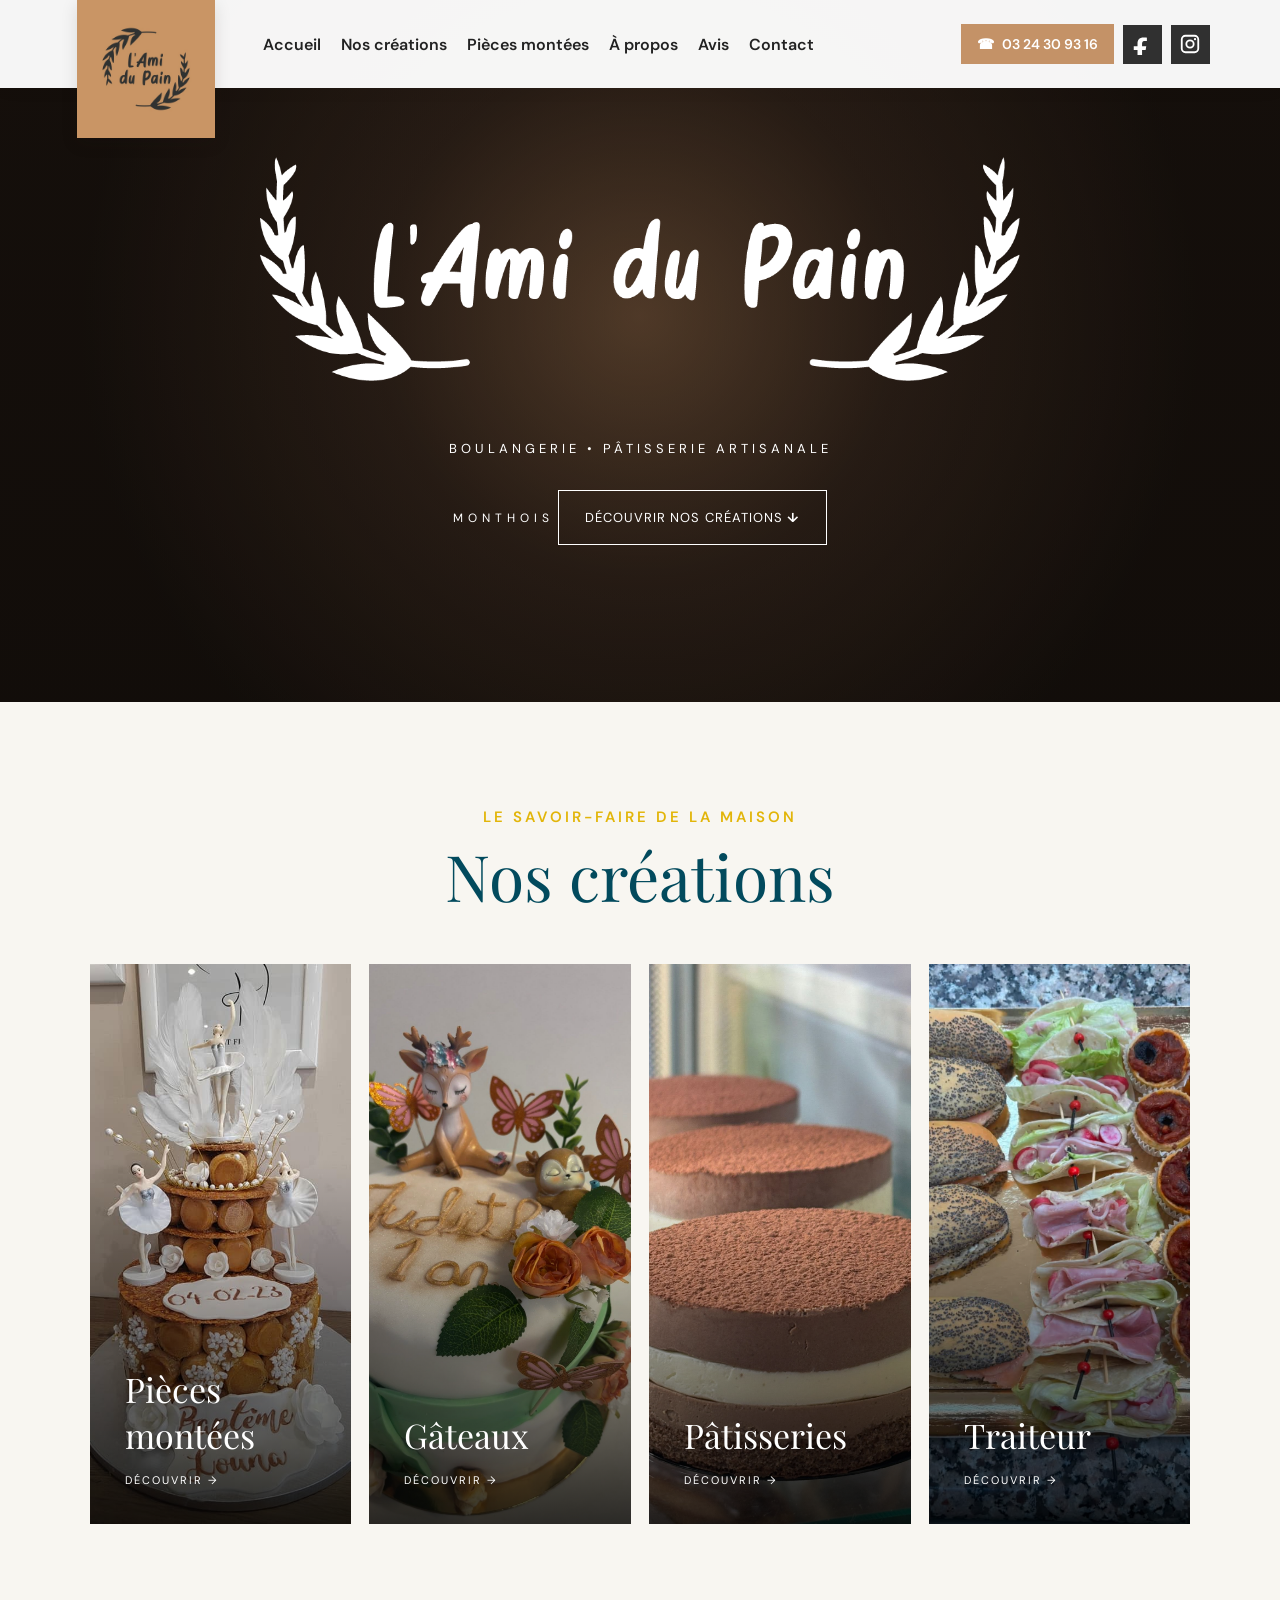
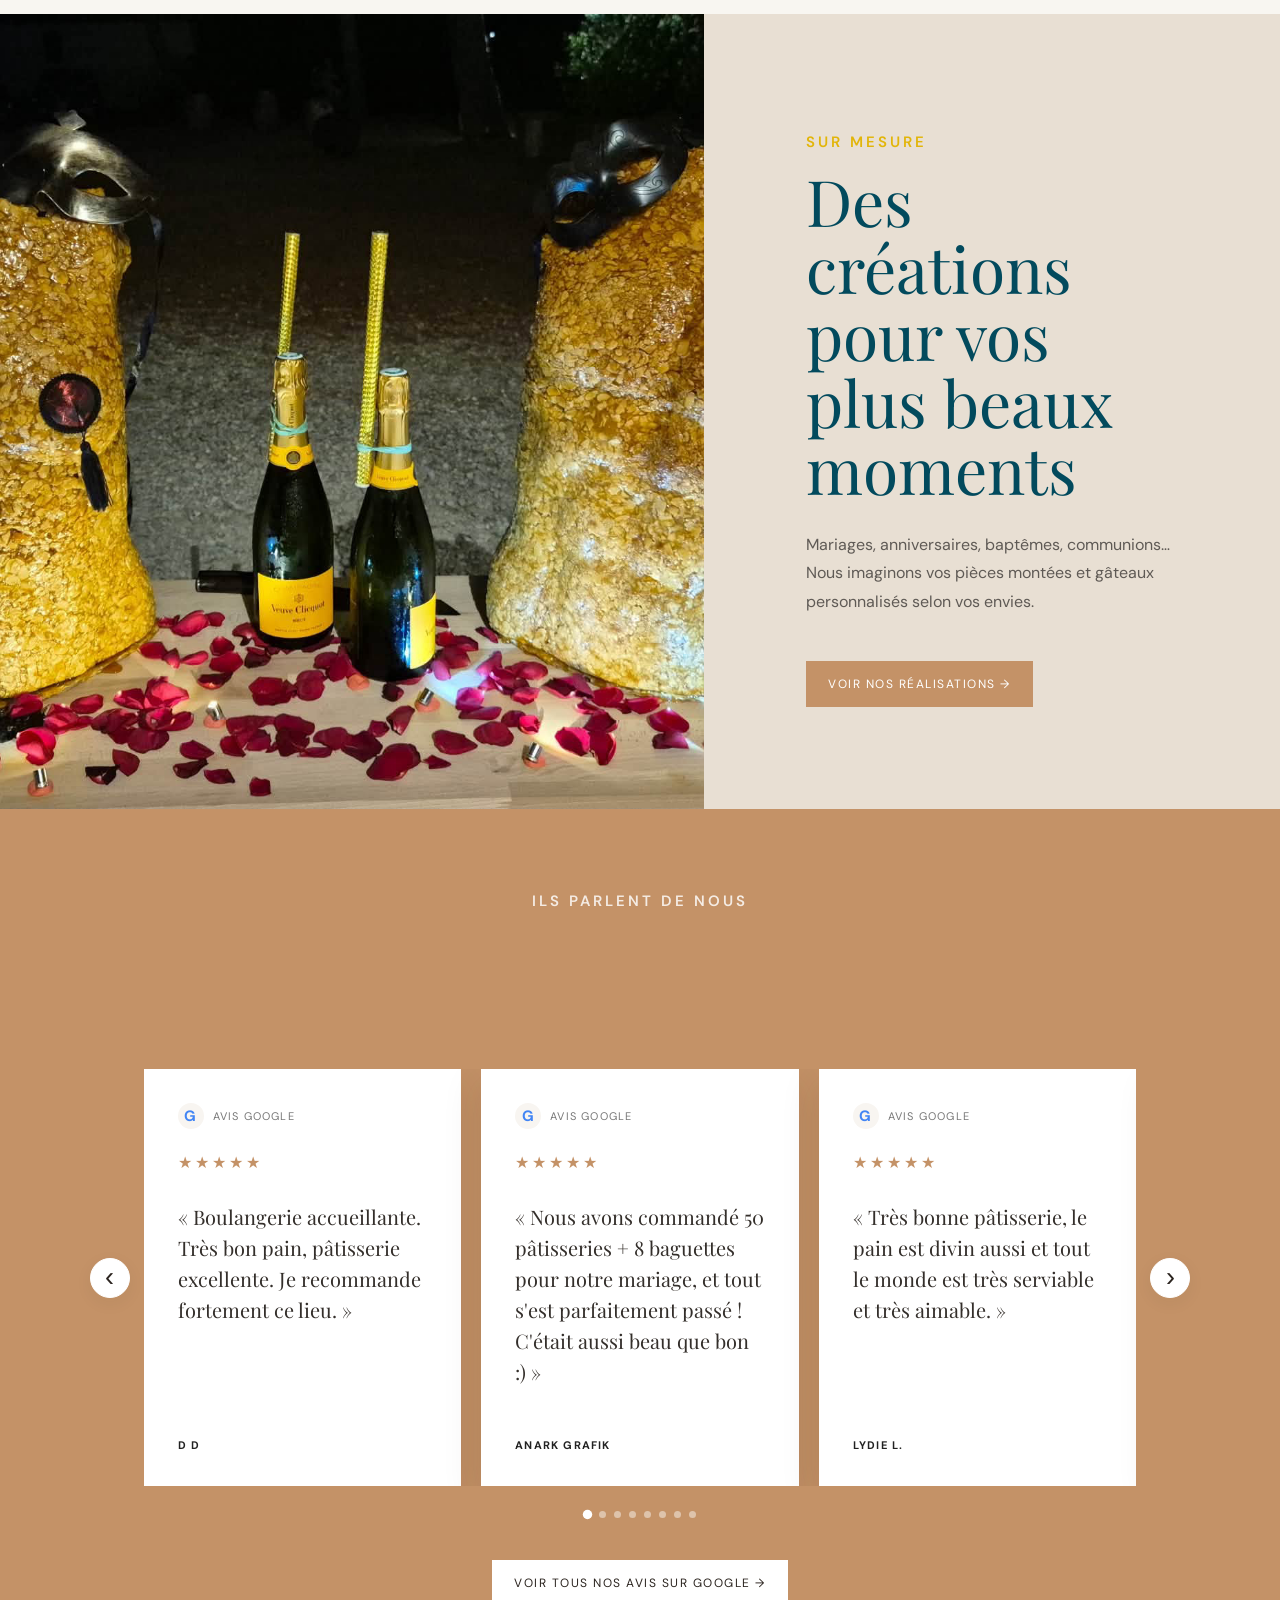
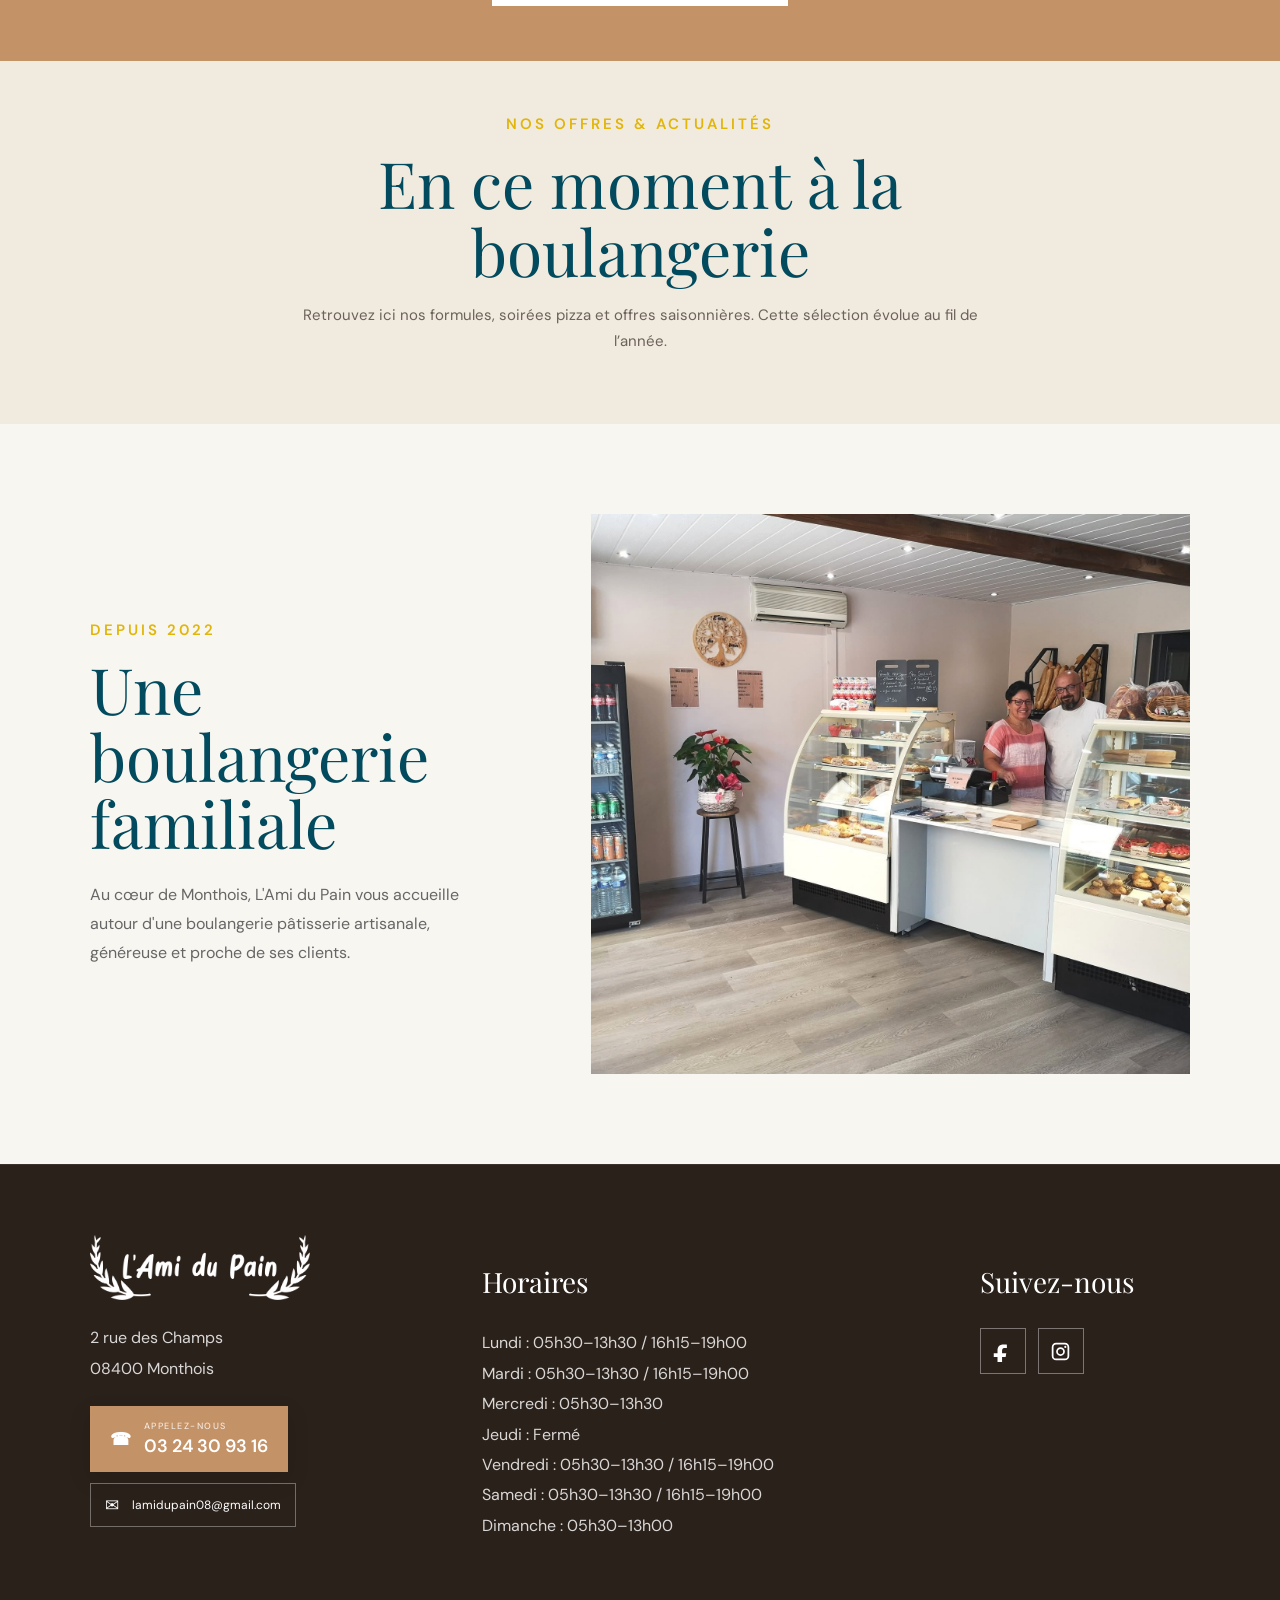
==== index.html @ 4db9deef "espace pro" ====
<!doctype html>
<html lang="fr">
<head>
  <link rel="icon" type="image/png" href="/assets/favicon.png">
  <link rel="apple-touch-icon" href="/assets/favicon.png">

  <meta charset="utf-8">
  <meta name="viewport" content="width=device-width,initial-scale=1">

  <title>L'Ami du Pain | Boulangerie pâtisserie à Monthois près de Vouziers</title>

  <link rel="canonical" href="https://lamidupain08.fr/">

  <meta property="og:url" content="https://lamidupain08.fr/">

  <meta
    name="description"
    content="Boulangerie pâtisserie artisanale à Monthois, près de Vouziers : pains, viennoiseries, pâtisseries, gâteaux, traiteur et pièces montées sur mesure dans les Ardennes."
  >

  <meta name="robots" content="index,follow,max-image-preview:large">
  <meta name="author" content="L’Ami du Pain">
  <meta name="geo.region" content="FR-08">
  <meta name="geo.placename" content="Monthois">

  <meta property="og:type" content="website">
  <meta property="og:locale" content="fr_FR">
  <meta property="og:site_name" content="L’Ami du Pain">

  <meta
    property="og:title"
    content="L'Ami du Pain | Boulangerie pâtisserie à Monthois près de Vouziers"
  >

  <meta
    property="og:description"
    content="Boulangerie pâtisserie artisanale à Monthois, près de Vouziers : pains, viennoiseries, pâtisseries, gâteaux, traiteur et pièces montées sur mesure dans les Ardennes."
  >

  <meta property="og:image" content="assets/logo-square.png">
  <meta name="twitter:card" content="summary_large_image">

  <link rel="preconnect" href="https://fonts.googleapis.com">
  <link rel="preconnect" href="https://fonts.gstatic.com" crossorigin>

  <link
    href="https://fonts.googleapis.com/css2?family=DM+Sans:wght@300;400;500;600&family=Playfair+Display:wght@400;500&display=swap"
    rel="stylesheet"
  >

  <link rel="stylesheet" href="style.css">

  <script type="application/ld+json">
  {
    "@context":"https://schema.org",
    "@type":["Bakery","LocalBusiness"],
    "name":"L'Ami du Pain",
    "description":"Boulangerie pâtisserie artisanale à Monthois, près de Vouziers, dans les Ardennes.",
    "telephone":"+33 3 24 30 93 16",
    "email":"lamidupain08@gmail.com",
    "address":{
      "@type":"PostalAddress",
      "streetAddress":"2 rue des Champs",
      "postalCode":"08400",
      "addressLocality":"Monthois",
      "addressRegion":"Ardennes",
      "addressCountry":"FR"
    },
    "areaServed":[
      {
        "@type":"City",
        "name":"Monthois"
      },
      {
        "@type":"City",
        "name":"Vouziers"
      },
      {
        "@type":"AdministrativeArea",
        "name":"Ardennes"
      }
    ],
    "sameAs":[
      "https://www.facebook.com/lamidupain08",
      "https://www.instagram.com/lamidupain08/"
    ]
  }
  </script>
</head>

<body>

<header class="nav">

  <a class="brand" href="#accueil">
    <img src="assets/logo-header-badge.jpg" alt="L'Ami du Pain">
  </a>

  <button class="menu" aria-label="Ouvrir le menu">☰</button>

  <nav class="nav-main">
    <a href="#accueil">Accueil</a>
    <a href="#creations">Nos créations</a>
    <a href="pieces-montees.html">Pièces montées</a>
    <a href="#histoire">À propos</a>
    <a href="#avis">Avis</a>
    <a href="#contact">Contact</a>
  </nav>

  <div class="header-actions">

    <a
      class="header-call"
      href="tel:+33324309316"
      aria-label="Appeler L'Ami du Pain"
    >
      ☎ <span>03 24 30 93 16</span>
    </a>

    <a
      class="header-social facebook"
      href="https://www.facebook.com/lamidupain08"
      target="_blank"
      rel="noopener"
      aria-label="Facebook"
    >
      <svg viewBox="0 0 24 24" aria-hidden="true">
        <path d="M14 8h3V4.2c-.5-.1-2.2-.2-4.1-.2C9 4 6.3 6.4 6.3 10.8V14H2v4.3h4.3V24h5.2v-5.7h4.1l.7-4.3h-4.8v-2.8C11.5 9.9 11.9 8 14 8z"/>
      </svg>
    </a>

    <a
      class="header-social instagram"
      href="https://www.instagram.com/lamidupain08/"
      target="_blank"
      rel="noopener"
      aria-label="Instagram"
    >
      <svg viewBox="0 0 24 24" aria-hidden="true">
        <path d="M7 2h10a5 5 0 0 1 5 5v10a5 5 0 0 1-5 5H7a5 5 0 0 1-5-5V7a5 5 0 0 1 5-5zm0 2a3 3 0 0 0-3 3v10a3 3 0 0 0 3 3h10a3 3 0 0 0 3-3V7a3 3 0 0 0-3-3H7zm10.5 1.5a1.25 1.25 0 1 1 0 2.5 1.25 1.25 0 0 1 0-2.5zM12 7a5 5 0 1 1 0 10 5 5 0 0 1 0-10zm0 2a3 3 0 1 0 0 6 3 3 0 0 0 0-6z"/>
      </svg>
    </a>

  </div>
</header>


<main>

<!-- =========================================================
     ACCUEIL
========================================================= -->

<section id="accueil" class="hero">

  <video
    class="hero-video"
    autoplay
    muted
    loop
    playsinline
    poster="assets/hero-poster.jpg"
  >
    <source src="assets/hero-boulangerie.mp4" type="video/mp4">
  </video>

  <div class="hero-fallback"></div>
  <div class="shade"></div>

  <div class="hero-copy reveal">

    <h1 class="seo-h1">
      Boulangerie pâtisserie artisanale à Monthois près de Vouziers
    </h1>

    <img
      class="hero-logo"
      src="assets/logo-horizontal.png"
      alt="L'Ami du Pain"
    >

    <p>Boulangerie • Pâtisserie artisanale</p>

    <span>Monthois</span>

    <a class="btn light" href="#creations">
      Découvrir nos créations <b>↓</b>
    </a>

  </div>
</section>


<!-- =========================================================
     CRÉATIONS
========================================================= -->

<section id="creations" class="section">

  <p class="eyebrow reveal">
    Le savoir-faire de la maison
  </p>

  <h2 class="reveal">
    Nos créations
  </h2>

  <div class="grid">

    <a class="card reveal" href="pieces-montees.html">
      <div class="photo p1"></div>
      <div class="card-shade"></div>
      <div>
        <h3>Pièces montées</h3>
        <span>Découvrir →</span>
      </div>
    </a>

    <a class="card reveal" href="gateaux.html">
      <div class="photo p2"></div>
      <div class="card-shade"></div>
      <div>
        <h3>Gâteaux</h3>
        <span>Découvrir →</span>
      </div>
    </a>

    <a class="card reveal" href="patisseries.html">
      <div class="photo p3"></div>
      <div class="card-shade"></div>
      <div>
        <h3>Pâtisseries</h3>
        <span>Découvrir →</span>
      </div>
    </a>

    <a class="card reveal" href="traiteur.html">
      <div class="photo p4"></div>
      <div class="card-shade"></div>
      <div>
        <h3>Traiteur</h3>
        <span>Découvrir →</span>
      </div>
    </a>

  </div>

</section>


<!-- =========================================================
     PIÈCES MONTÉES
========================================================= -->

<section id="pieces" class="feature">

  <div
    class="feature-photo reveal piece-montee-photo"
    role="img"
    aria-label="Pièce montée réalisée par L’Ami du Pain"
  ></div>

  <div class="feature-copy reveal">

    <p class="eyebrow">
      Sur mesure
    </p>

    <h2>
      Des créations pour vos plus beaux moments
    </h2>

    <p>
      Mariages, anniversaires, baptêmes, communions…
      Nous imaginons vos pièces montées et gâteaux personnalisés
      selon vos envies.
    </p>

    <a class="btn dark" href="pieces-montees.html">
      Voir nos réalisations →
    </a>

  </div>

</section>


<!-- =========================================================
     AVIS
========================================================= -->

<section id="avis" class="reviews section">

  <p class="eyebrow reveal">
    Ils parlent de nous
  </p>

  <h2 class="reveal">
    Avis clients
  </h2>

  <div class="rating-summary reveal">
    <span class="rating-number">4,7</span>
    <span class="summary-stars">★★★★★</span>
    <span>49 avis Google</span>
  </div>

  <div class="carousel reveal" aria-label="Avis clients Google">

    <button class="carousel-btn prev" aria-label="Avis précédents">
      ‹
    </button>

    <div class="carousel-viewport">

      <div class="carousel-track">

        <article class="review-slide">
          <div class="google-line">
            <span class="gmark">G</span>
            <span>Avis Google</span>
          </div>
          <div class="stars">★★★★★</div>
          <p>
            « Boulangerie accueillante. Très bon pain,
            pâtisserie excellente. Je recommande fortement ce lieu. »
          </p>
          <strong>D D</strong>
        </article>

        <article class="review-slide">
          <div class="google-line">
            <span class="gmark">G</span>
            <span>Avis Google</span>
          </div>
          <div class="stars">★★★★★</div>
          <p>
            « Nous avons commandé 50 pâtisseries + 8 baguettes
            pour notre mariage, et tout s'est parfaitement passé !
            C'était aussi beau que bon :) »
          </p>
          <strong>Anark Grafik</strong>
        </article>

        <article class="review-slide">
          <div class="google-line">
            <span class="gmark">G</span>
            <span>Avis Google</span>
          </div>
          <div class="stars">★★★★★</div>
          <p>
            « Très bonne pâtisserie, le pain est divin aussi
            et tout le monde est très serviable et très aimable. »
          </p>
          <strong>Lydie L.</strong>
        </article>

        <article class="review-slide">
          <div class="google-line">
            <span class="gmark">G</span>
            <span>Avis Google</span>
          </div>
          <div class="stars">★★★★★</div>
          <p>
            « Super boulangerie ! Merci Céline et Christophe
            pour cet accueil et ces très bons produits. »
          </p>
          <strong>Kevin G.</strong>
        </article>

        <article class="review-slide">
          <div class="google-line">
            <span class="gmark">G</span>
            <span>Avis Google</span>
          </div>
          <div class="stars">★★★★★</div>
          <p>
            « On s'est régalé avec les croissants et les pains
            au chocolat. Très bon accueil. »
          </p>
          <strong>Marie G.</strong>
        </article>

        <article class="review-slide">
          <div class="google-line">
            <span class="gmark">G</span>
            <span>Avis Google</span>
          </div>
          <div class="stars">★★★★★</div>
          <p>
            « Il y a longtemps que nous n'avions pas mangé du pain
            aussi bon. Nous ne manquerons pas de repasser quand
            nous reviendrons dans cette région. »
          </p>
          <strong>Litomi</strong>
        </article>

        <article class="review-slide">
          <div class="google-line">
            <span class="gmark">G</span>
            <span>Avis Google</span>
          </div>
          <div class="stars">★★★★★</div>
          <p>
            « Magnifique boulangerie traditionnelle française,
            délicieuses pâtisseries et sandwichs,
            et un accueil chaleureux. »
          </p>
          <strong>Chris L.</strong>
        </article>

        <article class="review-slide">
          <div class="google-line">
            <span class="gmark">G</span>
            <span>Avis Google</span>
          </div>
          <div class="stars">★★★★★</div>
          <p>
            « Boulangerie au top, sandwich très bien garni.
            Service impeccable et vendeuse très gentille ! »
          </p>
          <strong>Tom Pierret</strong>
        </article>

        <article class="review-slide">
          <div class="google-line">
            <span class="gmark">G</span>
            <span>Avis Google</span>
          </div>
          <div class="stars">★★★★★</div>
          <p>
            « Très bonne brioche et très bon pâté ardennais.
            Merci ! »
          </p>
          <strong>Jeremie Scheck</strong>
        </article>

        <article class="review-slide">
          <div class="google-line">
            <span class="gmark">G</span>
            <span>Avis Google</span>
          </div>
          <div class="stars">★★★★★</div>
          <p>
            « Toujours reçu avec le sourire,
            ça compte énormément. »
          </p>
          <strong>Dominique</strong>
        </article>

      </div>

    </div>

    <button class="carousel-btn next" aria-label="Avis suivants">
      ›
    </button>

  </div>

  <div
    class="carousel-dots"
    aria-label="Navigation du carrousel"
  ></div>

  <div class="reviews-cta reveal">

    <a
      class="btn dark"
      href="https://www.google.com/search?q=L%27ami+du+pain+Monthois+avis"
      target="_blank"
      rel="noopener"
    >
      Voir tous nos avis sur Google →
    </a>

  </div>

</section>


<!-- =========================================================
     EN CE MOMENT / SANITY
========================================================= -->

<section id="flyers" class="flyers-section section">

  <div class="flyers-heading reveal">

    <p class="eyebrow">
      Nos offres & actualités
    </p>

    <h2>
      En ce moment à la boulangerie
    </h2>

    <p class="flyers-intro">
      Retrouvez ici nos formules, soirées pizza et offres saisonnières.
      Cette sélection évolue au fil de l’année.
    </p>

  </div>

  <!-- Les publications Sanity sont injectées ici -->
  <div
    class="flyers-grid reveal"
    id="flyers-grid"
  ></div>

</section>


<!-- =========================================================
     HISTOIRE
========================================================= -->

<section id="histoire" class="story section">

  <div class="story-copy reveal">

    <p class="eyebrow">
      Depuis 2022
    </p>

    <h2>
      Une boulangerie familiale
    </h2>

    <p>
      Au cœur de Monthois, L'Ami du Pain vous accueille autour
      d'une boulangerie pâtisserie artisanale,
      généreuse et proche de ses clients.
    </p>

  </div>

  <div
    class="story-photo reveal family-photo"
    role="img"
    aria-label="Céline et Christophe dans la boulangerie L’Ami du Pain"
  ></div>

</section>

</main>


<!-- =========================================================
     LIGHTBOX FLYERS
     Compatible :
     - flyer simple
     - recto / verso
     - futur effet d'ouverture 3D
========================================================= -->

<div
  class="flyer-lightbox"
  id="flyer-lightbox"
  aria-hidden="true"
>

  <button
    class="flyer-lightbox-close"
    type="button"
    aria-label="Fermer"
  >
    ×
  </button>

  <div class="flyer-viewer">

    <div
      class="flyer-book"
      id="flyer-book"
    >

      <!-- RECTO / PAGES 4-1 -->
      <div class="flyer-face flyer-front">

        <img
          class="flyer-lightbox-image flyer-recto"
          src=""
          alt="Recto du flyer"
        >

      </div>


      <!-- VERSO / PAGES 2-3 -->
      <div class="flyer-face flyer-back">

        <img
          class="flyer-verso"
          src=""
          alt="Verso du flyer"
        >

      </div>

    </div>


    <!-- Contrôles affichés uniquement lorsque nécessaires -->
    <div class="flyer-controls">

      <button
        class="flyer-open-btn"
        type="button"
      >
        Ouvrir le flyer
      </button>

      <button
        class="flyer-side-btn"
        type="button"
      >
        Voir le verso
      </button>

    </div>


    <p class="flyer-hint">
      Cliquez sur le flyer pour l’ouvrir
    </p>

  </div>

</div>


<!-- =========================================================
     FOOTER
========================================================= -->

<footer id="contact">

  <div class="footer-contact">

    <img
      src="assets/logo-horizontal.png"
      alt="L'Ami du Pain"
    >

    <p>
      2 rue des Champs<br>
      08400 Monthois
    </p>

    <a
      class="contact-phone"
      href="tel:+33324309316"
      aria-label="Appeler L'Ami du Pain au 03 24 30 93 16"
    >
      <span class="contact-icon">☎</span>

      <span>
        <small>Appelez-nous</small>
        03 24 30 93 16
      </span>
    </a>

    <a
      class="contact-mail"
      href="mailto:lamidupain08@gmail.com"
      aria-label="Envoyer un email à L'Ami du Pain"
    >
      <span class="contact-icon">✉</span>
      <span>lamidupain08@gmail.com</span>
    </a>

  </div>


  <div>

    <h3>
      Horaires
    </h3>

    <p>
      Lundi : 05h30–13h30 / 16h15–19h00<br>
      Mardi : 05h30–13h30 / 16h15–19h00<br>
      Mercredi : 05h30–13h30<br>
      Jeudi : Fermé<br>
      Vendredi : 05h30–13h30 / 16h15–19h00<br>
      Samedi : 05h30–13h30 / 16h15–19h00<br>
      Dimanche : 05h30–13h00
    </p>

  </div>


  <div class="footer-social">

    <h3>
      Suivez-nous
    </h3>

    <div class="social-links">

      <a
        href="https://www.facebook.com/lamidupain08"
        target="_blank"
        rel="noopener"
        aria-label="Facebook L'Ami du Pain"
      >
        <svg viewBox="0 0 24 24" aria-hidden="true">
          <path d="M14 8h3V4.2c-.5-.1-2.2-.2-4.1-.2C9 4 6.3 6.4 6.3 10.8V14H2v4.3h4.3V24h5.2v-5.7h4.1l.7-4.3h-4.8v-2.8C11.5 9.9 11.9 8 14 8z"/>
        </svg>
      </a>

      <a
        href="https://www.instagram.com/lamidupain08/"
        target="_blank"
        rel="noopener"
        aria-label="Instagram L'Ami du Pain"
      >
        <svg viewBox="0 0 24 24" aria-hidden="true">
          <path d="M7 2h10a5 5 0 0 1 5 5v10a5 5 0 0 1-5 5H7a5 5 0 0 1-5-5V7a5 5 0 0 1 5-5zm0 2a3 3 0 0 0-3 3v10a3 3 0 0 0 3 3h10a3 3 0 0 0 3-3V7a3 3 0 0 0-3-3H7zm10.5 1.5a1.25 1.25 0 1 1 0 2.5 1.25 1.25 0 0 1 0-2.5zM12 7a5 5 0 1 1 0 10 5 5 0 0 1 0-10zm0 2a3 3 0 1 0 0 6 3 3 0 0 0 0-6z"/>
        </svg>
      </a>

    </div>

  </div>

</footer>


<script src="galeries.js"></script>
<script src="script.js"></script>

</body>
</html>
---- style.css ----
*{box-sizing:border-box}html{scroll-behavior:smooth}body{margin:0;color:#222;background:#f8f6f1;font-family:"DM Sans",sans-serif}.nav{height:88px;background:rgba(255,255,255,.96);display:flex;align-items:center;justify-content:space-between;padding:0 6vw;position:fixed;z-index:20;width:100%;box-shadow:0 1px 18px #0000000b}.brand{height:88px;display:flex;align-items:center}.brand img{width:78px;height:78px;object-fit:contain;display:block}.nav nav{display:flex;gap:30px}.nav a{text-decoration:none;color:#222;font-size:14px}.menu{display:none;background:none;border:0;font-size:25px}.hero{height:78vh;min-height:560px;max-height:780px;position:relative;display:grid;place-items:center;overflow:hidden;background:#17120e}.hero-video,.hero-fallback{position:absolute;inset:0;width:100%;height:100%;object-fit:cover}.hero-fallback{background:radial-gradient(circle at 50% 45%,#8a6546 0,#38291f 35%,#130f0c 75%);z-index:0}.hero-video{z-index:1}.shade{position:absolute;inset:0;background:linear-gradient(#0005,#0008);z-index:2}.hero-copy{position:relative;z-index:3;text-align:center;color:white}.hero-logo{width:min(500px,62vw);filter:invert(1);mix-blend-mode:screen}.hero-copy p{text-transform:uppercase;letter-spacing:4px;margin:24px 0 5px;font-size:13px}.hero-copy>span{text-transform:uppercase;letter-spacing:5px;font-size:12px}.btn{display:inline-block;text-decoration:none;text-transform:uppercase;letter-spacing:1.5px;font-size:12px;padding:15px 22px;margin-top:28px;transition:.25s}.btn.light{border:1px solid #fff;color:#fff}.btn.light:hover{background:#fff;color:#111}.btn.dark{background:#171717;color:#fff}.btn.dark:hover{transform:translateY(-2px)}.section{padding:90px 7vw}.eyebrow{text-transform:uppercase;letter-spacing:3px;font-size:11px;color:#C49267;text-align:center}.section h2,.feature h2{font:400 clamp(42px,5vw,72px)/1.05 "Playfair Display",serif;text-align:center;margin:12px 0 55px}.grid{display:grid;grid-template-columns:repeat(4,1fr);gap:18px;max-width:1400px;margin:auto}.card{height:560px;position:relative;overflow:hidden;color:#fff;text-decoration:none}.photo,.feature-photo{position:absolute;inset:0;background-size:cover;background-position:center;transition:transform .6s}.p1{background-image:url("assets/pieces-montees/piece-category-cover.jpg");background-size:cover;background-position:center}.p2{background-image:linear-gradient(135deg,#d4b48e,#6b4026)}.p3{background-image:url("assets/patisseries/patisserie-category-cover.jpg");background-size:cover;background-position:center}.p4{background-image:url("assets/traiteur/traiteur-category-cover.jpg");background-size:cover;background-position:center}.card-shade{position:absolute;inset:0;background:linear-gradient(transparent 35%,#000c)}.card>div:last-child{position:absolute;bottom:35px;left:35px}.card h3{font:400 34px "Playfair Display",serif;margin:0 0 10px}.card span{text-transform:uppercase;letter-spacing:2px;font-size:11px}.card:hover .photo{transform:scale(1.05)}.feature{display:grid;grid-template-columns:1.1fr .9fr;min-height:720px;background:#e8dfd3}.feature-photo{position:relative;min-height:650px;background-image:linear-gradient(145deg,#3d2b20,#bd8d64)}.feature-copy{padding:8vw;align-self:center}.feature-copy .eyebrow{text-align:left}.feature h2{text-align:left;margin:15px 0 28px}.feature-copy>p:last-of-type{line-height:1.8;color:#5f5a55;max-width:560px}.story{display:grid;grid-template-columns:.8fr 1.2fr;gap:8vw;align-items:center}.story .eyebrow,.story h2{text-align:left}.story h2{margin-bottom:25px}.story-copy>p:last-child{line-height:1.8;color:#666}.story-photo{height:560px;background:#d6c3ae;display:grid;place-items:center;color:#fff}.reviews{background:#fff}.review-grid{display:grid;grid-template-columns:repeat(3,1fr);gap:20px;max-width:1200px;margin:auto}.review{padding:42px;background:#f5f1eb;text-align:center}.review div{color:#C49267;letter-spacing:4px}.review p{line-height:1.65;color:#666}.review strong{font-size:12px;text-transform:uppercase;letter-spacing:1px}footer{background:#C49267;color:white;padding:70px 7vw;display:grid;grid-template-columns:1.1fr 1.5fr .8fr;gap:8vw}footer img{width:220px;filter:invert(1)}footer h3{font:400 28px "Playfair Display",serif}footer p{line-height:1.9}.reveal{opacity:0;transform:translateY(22px);transition:.7s ease}.reveal.on{opacity:1;transform:none}@media(max-width:850px){.nav{height:72px}.brand{height:72px}.brand img{width:62px;height:62px}.menu{display:block}.nav nav{display:none;position:absolute;top:72px;left:0;right:0;background:white;padding:25px 7vw;flex-direction:column}.nav nav.open{display:flex}.grid,.feature,.story,.review-grid,footer{grid-template-columns:1fr}.card{height:430px}.section{padding:80px 6vw}.feature-copy{padding:70px 7vw}.feature-photo{min-height:500px}.story-photo{height:420px}footer{gap:35px}.hero-copy p{letter-spacing:2px}}
/* V1.2 — couleur officielle L'Ami du Pain */
:root{--brand:#C49267}
.nav nav a{position:relative}
.nav nav a::after{content:"";position:absolute;left:0;right:100%;bottom:-8px;height:1px;background:var(--brand);transition:right .25s ease}
.nav nav a:hover::after{right:0}
.btn.dark{background:var(--brand)}
.btn.dark:hover{background:#b7835a}

/* V1.3 — carrousel avis Google */
.reviews{overflow:hidden}.rating-summary{display:flex;justify-content:center;align-items:center;gap:12px;margin:-28px 0 42px;color:#777;font-size:13px}.rating-number{font-size:22px;color:#222;font-weight:600}.summary-stars,.stars{color:var(--brand);letter-spacing:3px}.carousel{max-width:1280px;margin:auto;position:relative;padding:0 54px}.carousel-viewport{overflow:hidden}.carousel-track{display:flex;gap:20px;transition:transform .55s cubic-bezier(.22,.61,.36,1)}.review-slide{flex:0 0 calc((100% - 40px)/3);min-height:300px;background:#f5f1eb;padding:34px;display:flex;flex-direction:column;justify-content:flex-start}.google-line{display:flex;align-items:center;gap:9px;font-size:11px;text-transform:uppercase;letter-spacing:1.2px;color:#777}.gmark{width:26px;height:26px;border-radius:50%;background:#fff;display:grid;place-items:center;font-weight:700;color:#4285f4;font-size:15px}.review-slide .stars{margin:23px 0 8px}.review-slide p{font:400 20px/1.55 "Playfair Display",serif;color:#4f4a45;flex:1}.review-slide strong{text-transform:uppercase;letter-spacing:1.2px;font-size:11px}.carousel-btn{position:absolute;top:50%;transform:translateY(-50%);z-index:2;width:40px;height:40px;border:1px solid #d7c9bc;background:#fff;border-radius:50%;font-size:27px;line-height:1;cursor:pointer;transition:.2s}.carousel-btn:hover{background:var(--brand);color:#fff;border-color:var(--brand)}.carousel-btn.prev{left:0}.carousel-btn.next{right:0}.carousel-dots{display:flex;justify-content:center;gap:8px;margin-top:25px}.carousel-dots button{width:7px;height:7px;padding:0;border:0;border-radius:50%;background:#d7c9bc;cursor:pointer}.carousel-dots button.active{background:var(--brand);transform:scale(1.35)}.reviews-cta{text-align:center;margin-top:18px}
@media(max-width:850px){.rating-summary{margin-top:-20px}.carousel{padding:0 42px}.review-slide{flex-basis:100%;min-height:310px;padding:28px}.review-slide p{font-size:19px}.carousel-btn{width:34px;height:34px}.carousel-track{gap:20px}}

/* V1.4 — contraste de la section Avis */
.reviews{
  background:#F3EDE6;
}
.review-slide{
  background:#FFFFFF;
  box-shadow:0 12px 34px rgba(47,35,26,.07);
}
.gmark{
  background:#F8F5F1;
}
.carousel-btn{
  background:#FFFFFF;
  border-color:rgba(196,146,103,.45);
  box-shadow:0 5px 18px rgba(47,35,26,.05);
}
.carousel-dots button{
  background:rgba(196,146,103,.35);
}
.carousel-dots button.active{
  background:#C49267;
}
.rating-summary{
  color:#716A64;
}
.review-slide p{
  color:#342F2B;
}

/* V1.5 — section Avis en beige officiel */
.reviews{background:#C49267}
.reviews .eyebrow{color:#fff;opacity:.82}
.reviews>h2{color:#fff}
.reviews .rating-summary{color:rgba(255,255,255,.82)}
.reviews .rating-number{color:#fff}
.reviews .summary-stars{color:#fff}
.review-slide{background:#fff;box-shadow:0 14px 36px rgba(60,37,20,.13)}
.review-slide .stars{color:#C49267}
.carousel-btn{background:#fff;border-color:#fff;color:#2b241f}
.carousel-btn:hover{background:#2b241f;border-color:#2b241f;color:#fff}
.carousel-dots button{background:rgba(255,255,255,.45)}
.carousel-dots button.active{background:#fff}
.reviews-cta .btn.dark{background:#fff;color:#2b241f}
.reviews-cta .btn.dark:hover{background:#2b241f;color:#fff}

/* V1.6 — footer contrasté */
footer{
  background:#2B211B;
  color:#FFFFFF;
  border-top:1px solid rgba(255,255,255,.08);
}
footer img{
  filter:invert(1);
}
footer h3{
  color:#FFFFFF;
}
footer p{
  color:rgba(255,255,255,.82);
}

/* V1.7 — footer contact & réseaux */
.footer-contact>p{margin:18px 0 22px}
.contact-phone,.contact-mail{display:flex;align-items:center;gap:13px;width:max-content;max-width:100%;text-decoration:none;transition:.22s}
.contact-phone{background:#C49267;color:#fff;padding:14px 20px;margin:0 0 11px;font-size:18px;font-weight:600;box-shadow:0 8px 22px rgba(0,0,0,.13)}
.contact-phone small{display:block;font-size:9px;text-transform:uppercase;letter-spacing:1.5px;font-weight:500;opacity:.78;margin-bottom:2px}
.contact-mail{border:1px solid rgba(255,255,255,.34);color:#fff;padding:10px 14px;font-size:12px}
.contact-icon{font-size:17px}
.contact-phone:hover{transform:translateY(-2px);background:#d09d72}
.contact-mail:hover{border-color:#C49267;background:#C49267}
.social-links{display:flex;gap:12px;margin-top:20px}
.social-links a{width:46px;height:46px;border:1px solid rgba(255,255,255,.38);display:grid;place-items:center;transition:.22s}
.social-links svg{width:21px;height:21px;fill:#fff}
.social-links a:hover{background:#C49267;border-color:#C49267;transform:translateY(-2px)}
@media(max-width:850px){.contact-phone{font-size:17px}.social-links a{width:44px;height:44px}}

/* V1.8 — vraie photo dans le bloc Pièces montées */
.piece-montee-photo{
  background-image:url("assets/piece-montee-couple.jpg") !important;
  background-size:cover !important;
  background-position:center center !important;
  background-repeat:no-repeat !important;
}

/* V1.9 — photo famille / boutique */
.family-photo{
  background-size:cover !important;
  background-position:center center !important;
  background-repeat:no-repeat !important;
}

.story-photo.family-photo{background-size:cover !important;background-position:center center !important;background-repeat:no-repeat !important;}

/* V2.1 — section Avis plus compacte verticalement */
.reviews.section{
  padding-top:60px;
  padding-bottom:55px;
}
.reviews .eyebrow{
  margin-top:0;
}
.reviews-cta{
  margin-top:14px;
}
@media(max-width:850px){
  .reviews.section{
    padding-top:48px;
    padding-bottom:45px;
  }
}

/* V2.2 — vidéo hero + filtre sombre */
.hero .shade{
  background:linear-gradient(to bottom,rgba(24,16,11,.48),rgba(18,12,8,.43)),rgba(0,0,0,.08);
}
.hero-video{filter:saturate(.94) contrast(1.03)}


/* V2.4 — HERO : identité beaucoup plus présente */
.hero-content{
  width:min(1180px, 92vw);
  max-width:none;
  padding:24px;
}
.hero-logo{
  width:min(760px, 72vw) !important;
  max-width:none !important;
  margin-bottom:30px !important;
}
.hero-kicker{
  font-size:clamp(15px, 1.15vw, 22px) !important;
  letter-spacing:.34em !important;
  margin-bottom:28px !important;
}
.hero-bottom{
  gap:20px !important;
  font-size:clamp(14px, 1vw, 19px) !important;
}
.hero-bottom .place{
  font-size:inherit !important;
  letter-spacing:.32em !important;
}
.hero .btn,
.hero-bottom .btn{
  font-size:clamp(13px, .9vw, 17px) !important;
  padding:18px 26px !important;
  letter-spacing:.08em !important;
}

@media(max-width:700px){
  .hero-content{width:94vw;padding:16px}
  .hero-logo{width:min(620px, 88vw) !important;margin-bottom:22px !important}
  .hero-kicker{font-size:12px !important;letter-spacing:.22em !important;margin-bottom:20px !important}
  .hero-bottom{gap:14px !important}
}

/* V2.5 — logo header façon Case à Pain */
.nav{
  overflow:visible;
}
.brand{
  position:relative;
  align-self:flex-start;
  z-index:30;
  height:auto;
}
.brand img{
  width:138px !important;
  height:138px !important;
  object-fit:cover !important;
  display:block;
  background:#C49267;
  box-shadow:0 5px 16px rgba(35,25,18,.12);
}
@media(max-width:850px){
  .brand img{
    width:94px !important;
    height:94px !important;
  }
}

/* V2.6 — catégories à gauche + téléphone/réseaux dans le header */
.nav{
  justify-content:flex-start !important;
  gap:30px !important;
  padding-right:5.5vw !important;
  overflow:visible;
}
.nav-main{
  display:flex !important;
  align-items:center;
  gap:29px !important;
  margin-left:18px;
  margin-right:20px;
}
.nav-main a{
  font-size:15px !important;
  font-weight:600 !important;
  white-space:nowrap;
}
.header-actions{
  margin-left:auto;
  display:flex;
  align-items:center;
  gap:9px;
}
.header-call{
  display:flex;
  align-items:center;
  gap:8px;
  padding:11px 16px;
  background:#C49267;
  color:#fff !important;
  text-decoration:none;
  font-size:13px;
  font-weight:600;
  white-space:nowrap;
}
.header-social{
  width:39px;height:39px;
  display:flex;align-items:center;justify-content:center;
  background:#303030;color:#fff !important;
  text-decoration:none;
  font-family:Arial,sans-serif;
  font-size:22px;font-weight:700;
}
.header-social.instagram{font-size:26px;font-weight:400}
.header-call:hover,.header-social:hover{filter:brightness(.92)}

@media(max-width:1200px){
  .nav-main{gap:16px !important;margin-left:8px}
  .nav-main a{font-size:13px !important}
  .header-call span{display:none}
  .header-call{width:39px;height:39px;padding:0;justify-content:center}
}
@media(max-width:850px){
  .nav-main{display:none !important}
  .header-actions{margin-left:auto}
}

/* V2.7 — menu plus grand + vrais logos sociaux */
.nav-main a{font-size:18px !important;font-weight:600 !important;}
.header-social svg{width:21px;height:21px;display:block;fill:currentColor;}
.header-social.instagram svg{width:22px;height:22px;}
@media(max-width:1400px){.nav-main{gap:20px !important}.nav-main a{font-size:16px !important}}
@media(max-width:1200px){.nav-main a{font-size:14px !important}}


/* V2.8 — galerie pièces montées */
.pieces-gallery{background:#f8f6f1;padding-top:105px;padding-bottom:110px}
.pieces-gallery h2{margin-bottom:20px}
.gallery-intro{max-width:720px;margin:0 auto 52px;text-align:center;line-height:1.75;color:#68615b;font-size:15px}
.pieces-grid{max-width:1420px;margin:auto;display:grid;grid-template-columns:repeat(4,1fr);gap:14px}
.piece-card{border:0;padding:0;background:#ddd;position:relative;overflow:hidden;aspect-ratio:4/5;cursor:pointer}
.piece-card img{width:100%;height:100%;object-fit:cover;display:block;transition:transform .55s ease,filter .35s ease}
.piece-card:after{content:"";position:absolute;inset:0;background:linear-gradient(transparent 55%,rgba(0,0,0,.58));opacity:0;transition:.3s}
.piece-card span{position:absolute;z-index:2;left:22px;bottom:20px;color:white;text-transform:uppercase;letter-spacing:1.8px;font-size:10px;opacity:0;transform:translateY(8px);transition:.3s}
.piece-card:hover img{transform:scale(1.035)}.piece-card:hover:after,.piece-card:hover span{opacity:1}.piece-card:hover span{transform:none}
.lightbox{position:fixed;inset:0;z-index:100;background:rgba(16,12,9,.94);display:none;align-items:center;justify-content:center;padding:42px 80px}
.lightbox.open{display:flex}.lightbox-stage{height:min(84vh,900px);max-width:min(78vw,1200px);display:flex;flex-direction:column;align-items:center;justify-content:center}
.lightbox-image{max-width:100%;max-height:calc(100% - 36px);object-fit:contain;box-shadow:0 18px 60px rgba(0,0,0,.3)}
.lightbox-meta{height:36px;padding-top:13px;color:#fff;display:flex;gap:18px;font-size:11px;text-transform:uppercase;letter-spacing:1.6px;opacity:.8}
.lightbox-angle{color:#d9b28e}.lightbox-close,.lightbox-nav{position:absolute;border:0;background:rgba(255,255,255,.1);color:#fff;cursor:pointer;display:grid;place-items:center;transition:.2s}
.lightbox-close{right:28px;top:24px;width:48px;height:48px;font-size:34px;font-weight:200}.lightbox-nav{top:50%;transform:translateY(-50%);width:52px;height:72px;font-size:44px}.lightbox-prev{left:22px}.lightbox-next{right:22px}.lightbox-close:hover,.lightbox-nav:hover{background:#C49267}
body.lightbox-lock{overflow:hidden}
@media(max-width:1050px){.pieces-grid{grid-template-columns:repeat(3,1fr)}}
@media(max-width:700px){.pieces-grid{grid-template-columns:repeat(2,1fr);gap:8px}.pieces-gallery{padding-left:4vw;padding-right:4vw}.gallery-intro{font-size:14px;margin-bottom:35px}.lightbox{padding:60px 16px 35px}.lightbox-stage{max-width:94vw}.lightbox-nav{width:42px;height:58px;font-size:34px;background:rgba(0,0,0,.35)}.lightbox-prev{left:8px}.lightbox-next{right:8px}.lightbox-close{right:12px;top:12px}}

/* V2.9 — galerie sur une page dédiée */
.gallery-page-main{padding-top:72px}
.gallery-page .pieces-gallery{min-height:calc(100vh - 72px);padding-top:90px}
@media(max-width:850px){.gallery-page-main{padding-top:64px}.gallery-page .pieces-gallery{padding-top:70px}}

/* V3.0 — correction navigation galerie */
.lightbox-nav{position:fixed!important;top:50%!important;transform:translateY(-50%)!important;z-index:10005!important;display:flex!important;align-items:center!important;justify-content:center!important;width:54px!important;height:54px!important;border:0!important;background:rgba(255,255,255,.94)!important;color:#2e2a27!important;font-size:38px!important;line-height:1!important;cursor:pointer!important;box-shadow:0 4px 18px rgba(0,0,0,.18)!important}
.lightbox-prev{left:22px!important}
.lightbox-next{right:22px!important}
.lightbox-meta{display:flex!important;justify-content:center!important;gap:14px!important;align-items:center!important}
.lightbox-angle:not(:empty){background:#c49267;color:#fff;padding:4px 9px;font-size:10px;letter-spacing:.12em;text-transform:uppercase}
@media(max-width:700px){
 .lightbox-nav{width:44px!important;height:44px!important;font-size:30px!important}
 .lightbox-prev{left:8px!important}.lightbox-next{right:8px!important}
}

/* V3.2 — photo de couverture de la catégorie Gâteaux */
.p2{background-image:url("assets/gateaux/gateau-category-cover.jpg");background-size:cover;background-position:center}

/* V3.4.1 — couleurs uniquement sur les titres/sous-titres de sections */
.eyebrow{color:#e2b509!important;font-size:15px!important;font-weight:600!important;}
.section > h2,
.feature-copy > h2,
.reviews > h2{color:#024a5d!important;}

/* Le hero et les cartes de catégories restent blancs */
.hero-copy,
.hero-copy p,
.hero-copy span,
.hero-copy a,
.card,
.card h3,
.card span{color:#fff!important;}

body.home .gallery-next,body.home .next-arrow,body.home .slider-next{display:none!important;}

/* V3.4.2 — titre section boulangerie familiale */
.story h2{color:#024a5d!important;}

/* V3.4.3 — Sous-titre de la section avis en blanc uniquement */
.reviews > .eyebrow{color:#fff!important;}


/* V3.5.3 — section flyers / offres */
.flyers-section{background:#f1eadf;padding-top:95px;padding-bottom:105px}
.flyers-heading{max-width:820px;margin:0 auto 48px;text-align:center}
.flyers-heading h2{color:#024a5d!important;margin:12px 0 18px!important}
.flyers-intro{margin:0 auto;max-width:680px;color:#6b625a;line-height:1.75;font-size:15px}
.flyers-grid{max-width:1320px;margin:auto;display:grid;grid-template-columns:repeat(4,1fr);gap:18px;align-items:start}
.flyer-card{background:#fff;box-shadow:0 12px 38px rgba(52,39,29,.07);transition:transform .3s ease,box-shadow .3s ease;overflow:hidden}
.flyer-card:hover{transform:translateY(-5px);box-shadow:0 18px 45px rgba(52,39,29,.12)}
.flyer-visual{position:relative;aspect-ratio:4/5;background:#d8c3ab;overflow:hidden}
.flyer-visual img{position:absolute;inset:0;width:100%;height:100%;object-fit:cover;z-index:2;transition:transform .45s ease}
.flyer-card:hover .flyer-visual img{transform:scale(1.025)}
.flyer-placeholder{position:absolute;inset:0;display:flex;flex-direction:column;align-items:center;justify-content:center;text-align:center;padding:30px;background:linear-gradient(145deg,#d8b48d,#b97f55);color:#fff}
.flyer-placeholder span{font-size:42px;margin-bottom:18px}.flyer-placeholder strong{font:400 27px/1.1 "Playfair Display",serif}.flyer-placeholder small{margin-top:14px;font-size:10px;letter-spacing:1px;text-transform:uppercase;opacity:.8}
.flyer-seasonal .flyer-placeholder{background:linear-gradient(145deg,#31525a,#17333b)}
.flyer-info{padding:25px 25px 28px}.flyer-tag{display:inline-block;color:#e2b509;font-size:10px;font-weight:700;text-transform:uppercase;letter-spacing:2px;margin-bottom:11px}.flyer-info h3{margin:0 0 10px;color:#024a5d;font:400 25px/1.15 "Playfair Display",serif}.flyer-info p{margin:0;color:#716a64;font-size:13px;line-height:1.65}
@media(max-width:800px){.flyers-grid{grid-template-columns:repeat(2,1fr)}}
@media(max-width:650px){.flyers-grid{grid-template-columns:1fr}.flyers-section{padding-left:6vw;padding-right:6vw}.flyer-visual{aspect-ratio:4/4.6}}


/* V3.5.5 — offres plus compactes + affiches agrandissables */
.flyers-section{padding-top:38px!important;padding-bottom:42px!important}
.flyers-heading{margin-bottom:28px!important}
.flyer-visual:has(img[style*="display: none"]){cursor:default}
.flyer-visual img{cursor:zoom-in}
.pizza-reserve{font-weight:700!important;color:#024a5d!important;font-size:15px!important;margin:0 0 12px!important}
.flyer-call-btn{display:inline-flex;align-items:center;justify-content:center;background:#c99767;color:#fff!important;text-decoration:none;font-size:12px;font-weight:700;letter-spacing:.5px;padding:11px 15px;transition:transform .2s ease,opacity .2s ease}
.flyer-call-btn:hover{transform:translateY(-2px);opacity:.9}
.flyer-lightbox{position:fixed;inset:0;z-index:9999;background:rgba(16,12,9,.92);display:none;align-items:center;justify-content:center;padding:35px}
.flyer-lightbox.open{display:flex}
.flyer-lightbox-image{max-width:min(94vw,1050px);max-height:92vh;width:auto;height:auto;object-fit:contain;box-shadow:0 20px 70px rgba(0,0,0,.45)}
.flyer-lightbox-close{position:fixed;right:24px;top:20px;width:48px;height:48px;border:0;background:#fff;color:#222;font-size:32px;line-height:1;cursor:pointer;z-index:10000}
body.flyer-lightbox-lock{overflow:hidden}
@media(max-width:650px){.flyers-section{padding-top:30px!important;padding-bottom:32px!important}.flyer-lightbox{padding:18px}.flyer-lightbox-close{right:12px;top:12px}}

/* SEO: H1 accessible sans modifier le design */
.seo-h1{position:absolute!important;width:1px!important;height:1px!important;padding:0!important;margin:-1px!important;overflow:hidden!important;clip:rect(0,0,0,0)!important;white-space:nowrap!important;border:0!important}
.pieces-gallery h1{font:400 clamp(42px,5vw,72px)/1.05 "Playfair Display",serif;text-align:center;margin:12px 0 20px}

/* V3.10 — mobile uniquement : afficher la photo Pièce montée en entier */
@media(max-width:850px){
  .feature-photo.piece-montee-photo{
    min-height:0 !important;
    height:auto !important;
    aspect-ratio:2048 / 1153;
    background-size:contain !important;
    background-position:center center !important;
    background-repeat:no-repeat !important;
  }
}

/* ============================================================
   V3.11 — LIGHTBOX FLYER RECTO / VERSO + DÉPLIANT 2 VOLETS
   ============================================================ */
.flyer-lightbox{position:fixed;inset:0;z-index:9999;background:rgba(16,12,9,.94);display:none;align-items:center;justify-content:center;padding:35px}
.flyer-lightbox.open{display:flex}
body.flyer-lightbox-lock{overflow:hidden}
.flyer-viewer{width:min(1200px,92vw);height:min(820px,88vh);display:flex;flex-direction:column;align-items:center;justify-content:center;position:relative;perspective:1800px}
.flyer-book{position:relative;width:min(900px,82vw);max-height:72vh;aspect-ratio:2/1;transform-style:preserve-3d;transition:transform .8s cubic-bezier(.22,.61,.36,1);filter:drop-shadow(0 24px 35px rgba(0,0,0,.35))}
.flyer-face{position:absolute;inset:0;display:flex;align-items:center;justify-content:center;backface-visibility:hidden;-webkit-backface-visibility:hidden;transform-style:preserve-3d}
.flyer-front{transform:rotateY(0deg)}
.flyer-back{transform:rotateY(180deg)}
.flyer-face img{width:100%;height:100%;object-fit:contain;display:block}
.flyer-book.show-back{transform:rotateY(180deg)}
.flyer-face::after{content:"";position:absolute;top:0;bottom:0;left:50%;width:2px;transform:translateX(-50%);background:linear-gradient(to right,rgba(0,0,0,.18),rgba(255,255,255,.22),rgba(0,0,0,.08));pointer-events:none}
.flyer-face::before{content:"";position:absolute;top:0;bottom:0;left:calc(50% - 18px);width:36px;background:linear-gradient(90deg,transparent,rgba(0,0,0,.08),transparent);pointer-events:none}
.flyer-book.flyer-opening{animation:flyerOpen .8s cubic-bezier(.22,.61,.36,1)}
@keyframes flyerOpen{0%{opacity:0;transform:rotateX(7deg) rotateY(-18deg) scale(.82)}55%{opacity:1;transform:rotateX(2deg) rotateY(4deg) scale(1.025)}100%{opacity:1;transform:rotateX(0) rotateY(0) scale(1)}}
.flyer-lightbox-image,.flyer-verso{transition:opacity .15s ease,transform .25s ease}
.flyer-lightbox-image.changing{opacity:.2;transform:scale(.98)}
.flyer-controls{margin-top:24px;display:flex;align-items:center;justify-content:center;gap:10px;z-index:10}
.flyer-open-btn,.flyer-side-btn,.flyer-side-controls .flyer-side-btn{border:1px solid rgba(255,255,255,.32);background:rgba(255,255,255,.1);color:#fff;padding:11px 20px;font-family:"DM Sans",sans-serif;font-size:12px;font-weight:600;letter-spacing:.7px;cursor:pointer;transition:background .2s ease,color .2s ease,transform .2s ease}
.flyer-open-btn:hover,.flyer-side-btn:hover,.flyer-side-controls .flyer-side-btn:hover{background:#fff;color:#222;transform:translateY(-2px)}
.flyer-side-btn.active,.flyer-side-controls .flyer-side-btn.active{background:#fff;color:#222;border-color:#fff}
.flyer-side-controls{margin-top:18px;display:flex;align-items:center;justify-content:center;gap:10px}
.flyer-hint{color:rgba(255,255,255,.65);font-size:11px;margin-top:13px;letter-spacing:.5px;text-align:center}
.flyer-lightbox-close{position:fixed;right:24px;top:20px;width:48px;height:48px;border:0;background:#fff;color:#222;font-size:32px;line-height:1;cursor:pointer;z-index:10000;transition:background .2s ease,color .2s ease,transform .2s ease}
.flyer-lightbox-close:hover{background:#C49267;color:#fff;transform:rotate(90deg)}
.flyer-visual{cursor:zoom-in;border:0;padding:0;width:100%;display:block}
.flyer-visual img{cursor:zoom-in}
.flyer-lightbox-image{max-width:min(94vw,1050px);max-height:72vh;width:100%;height:100%;object-fit:contain}
@media(max-width:700px){.flyer-lightbox{padding:60px 10px 25px}.flyer-viewer{width:96vw;height:86vh}.flyer-book{width:94vw;max-height:62vh}.flyer-controls,.flyer-side-controls{margin-top:18px;gap:7px;flex-wrap:wrap}.flyer-open-btn,.flyer-side-btn,.flyer-side-controls .flyer-side-btn{padding:10px 14px;font-size:11px}.flyer-lightbox-close{right:12px;top:12px;width:44px;height:44px}.flyer-hint{font-size:10px}}
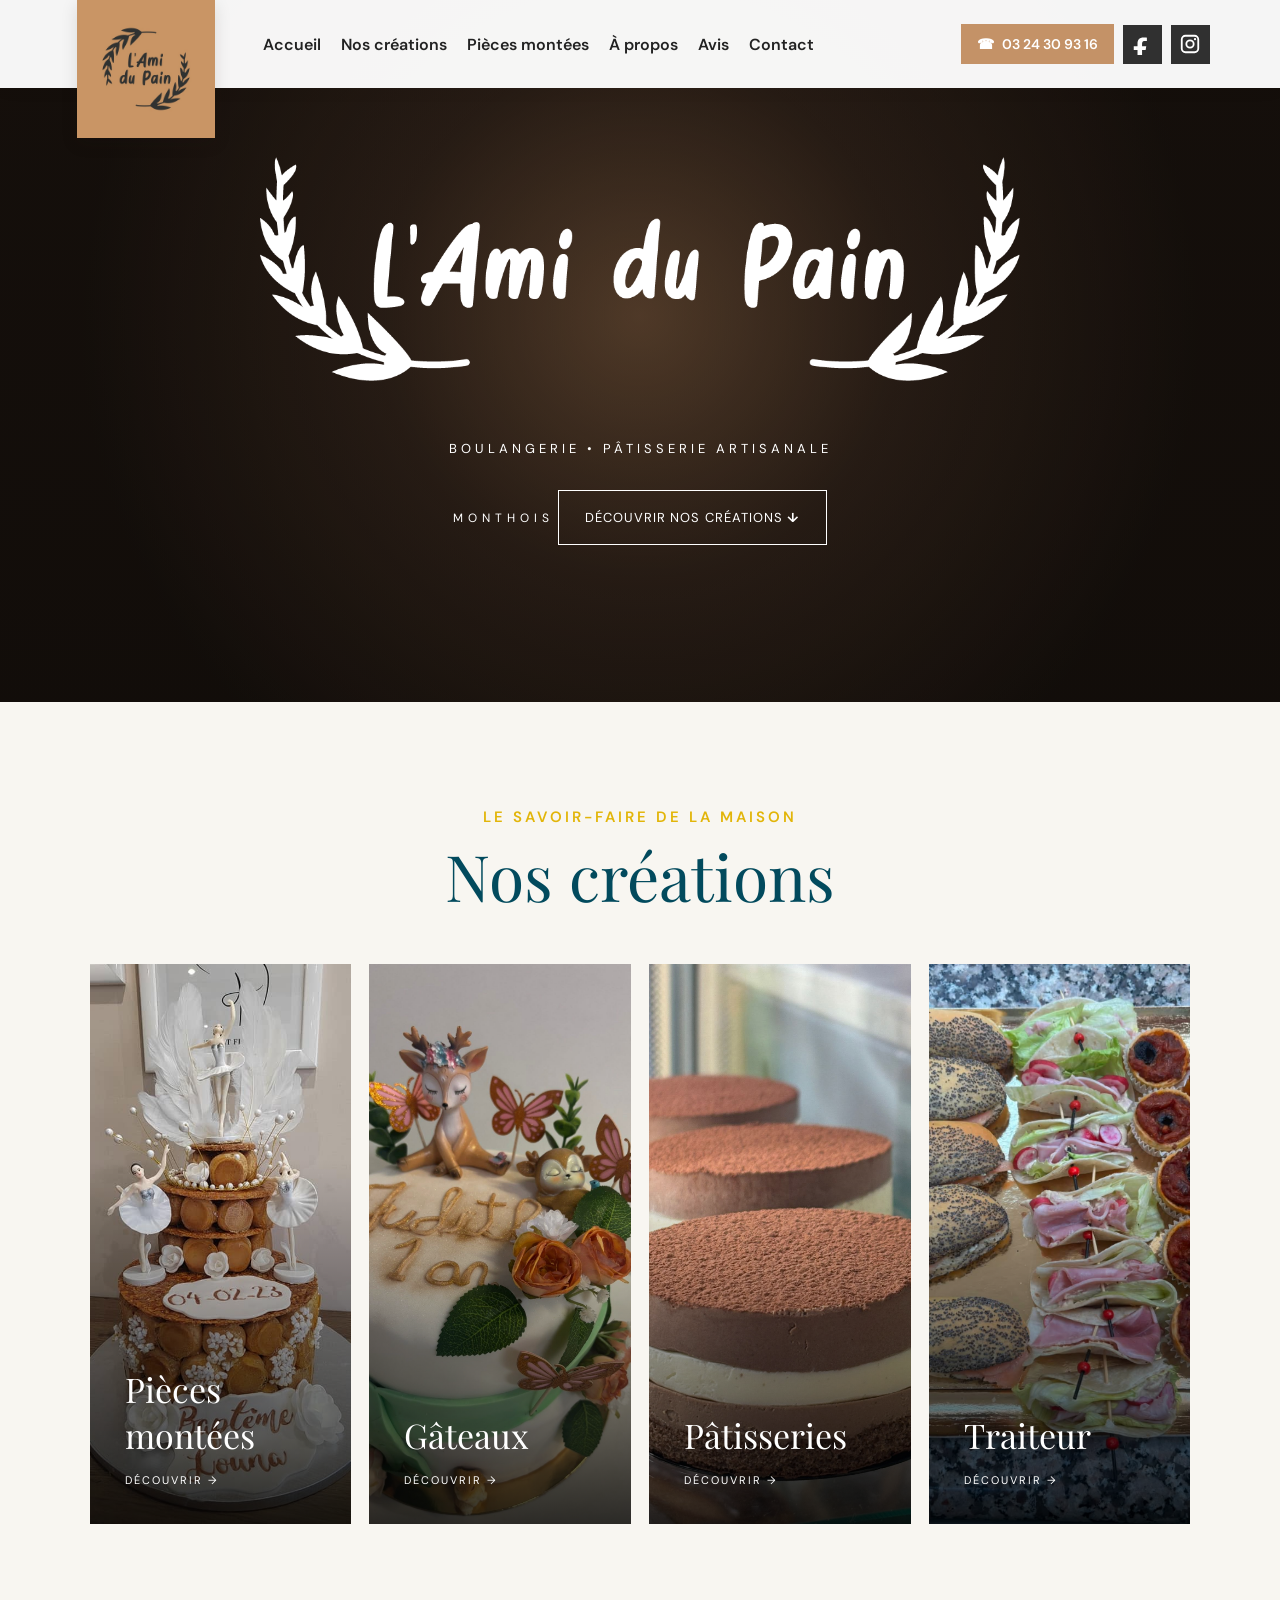
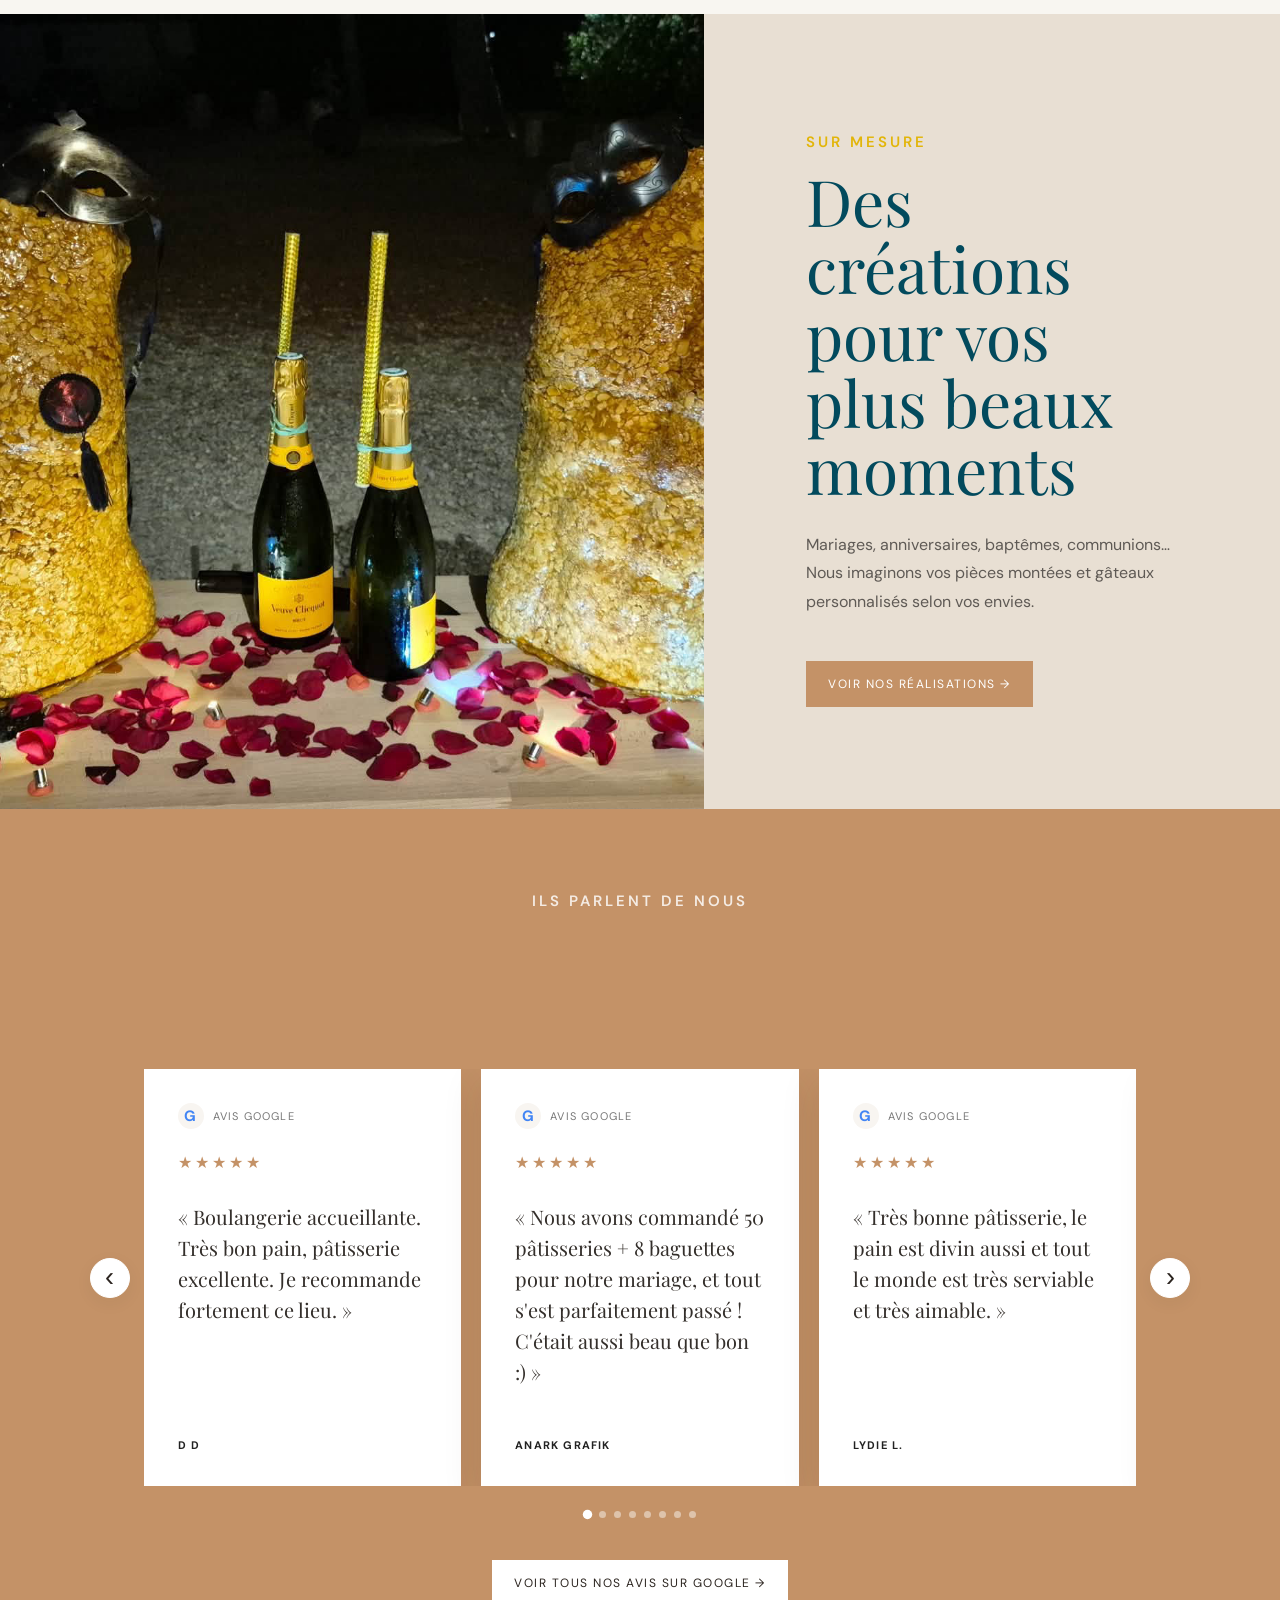
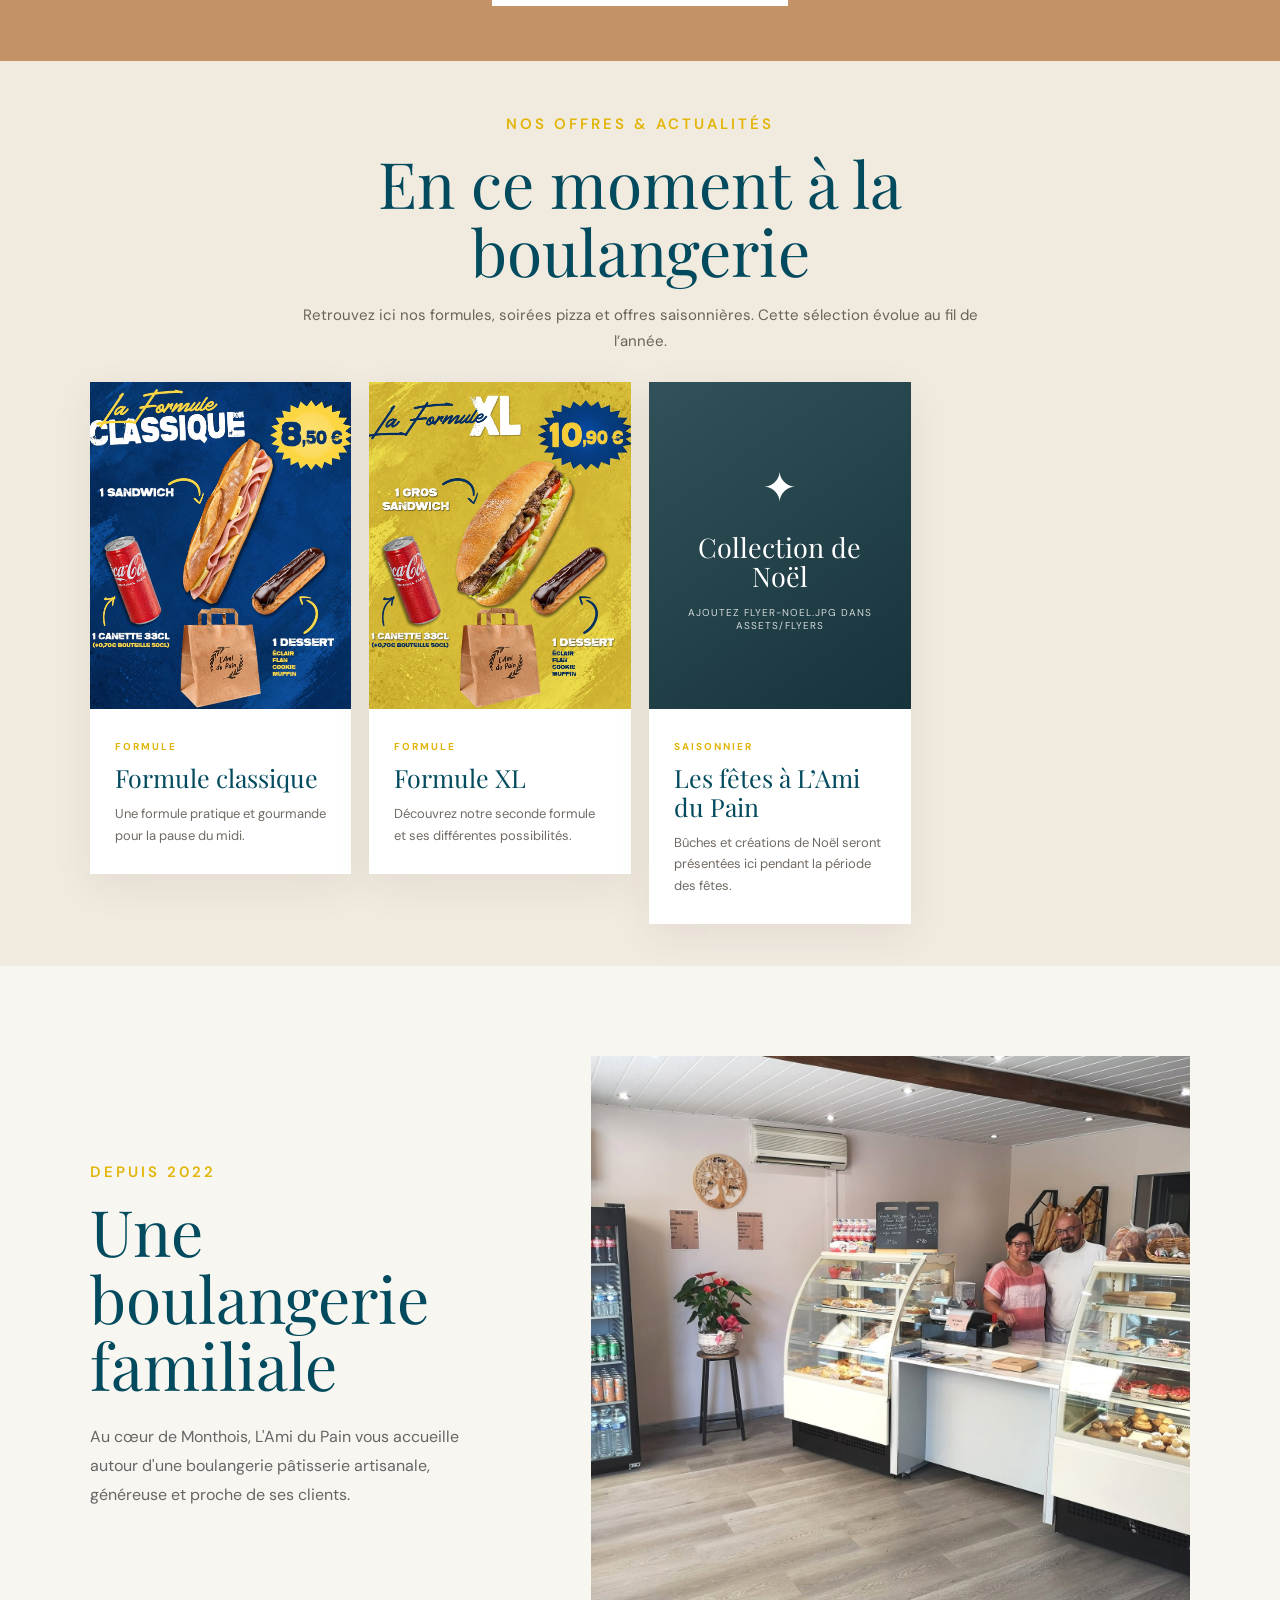
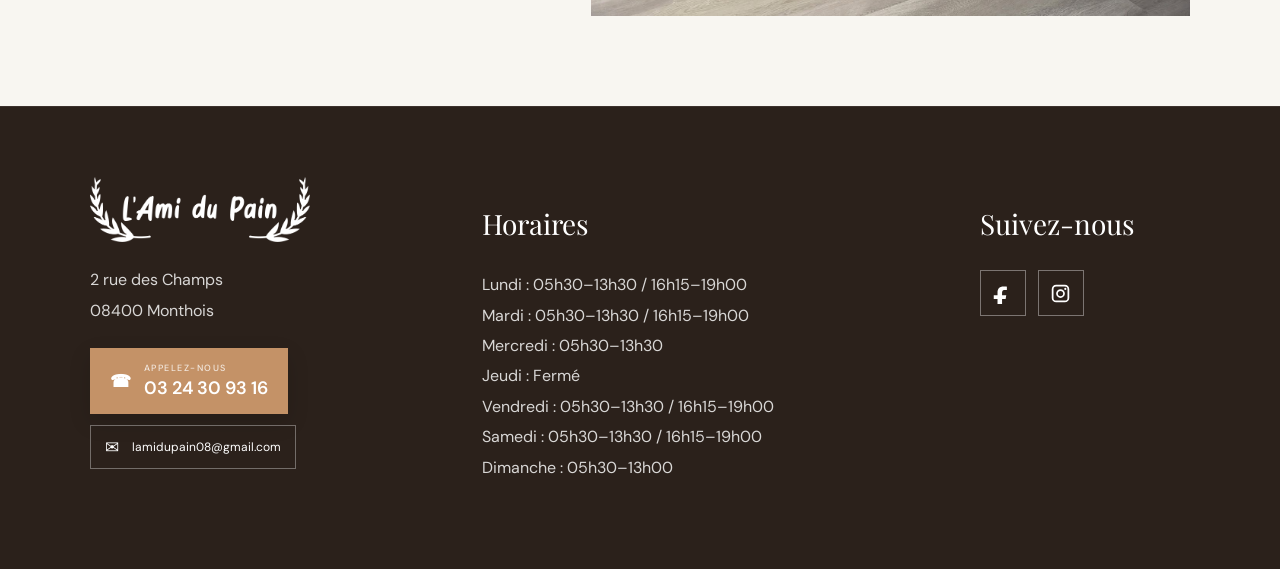
==== commit df7536f7: "Revert "espace pro" This reverts commit 4db9deef8ce65c5bb1b2e8d1241e2ac6cc38e3c2." ====
--- a/index.html
+++ b/index.html
@@ -6,96 +6,31 @@
 
   <meta charset="utf-8">
   <meta name="viewport" content="width=device-width,initial-scale=1">
-
   <title>L'Ami du Pain | Boulangerie pâtisserie à Monthois près de Vouziers</title>
-
   <link rel="canonical" href="https://lamidupain08.fr/">
-
   <meta property="og:url" content="https://lamidupain08.fr/">
 
-  <meta
-    name="description"
-    content="Boulangerie pâtisserie artisanale à Monthois, près de Vouziers : pains, viennoiseries, pâtisseries, gâteaux, traiteur et pièces montées sur mesure dans les Ardennes."
-  >
-
-  <meta name="robots" content="index,follow,max-image-preview:large">
-  <meta name="author" content="L’Ami du Pain">
-  <meta name="geo.region" content="FR-08">
-  <meta name="geo.placename" content="Monthois">
-
-  <meta property="og:type" content="website">
-  <meta property="og:locale" content="fr_FR">
-  <meta property="og:site_name" content="L’Ami du Pain">
-
-  <meta
-    property="og:title"
-    content="L'Ami du Pain | Boulangerie pâtisserie à Monthois près de Vouziers"
-  >
-
-  <meta
-    property="og:description"
-    content="Boulangerie pâtisserie artisanale à Monthois, près de Vouziers : pains, viennoiseries, pâtisseries, gâteaux, traiteur et pièces montées sur mesure dans les Ardennes."
-  >
-
-  <meta property="og:image" content="assets/logo-square.png">
-  <meta name="twitter:card" content="summary_large_image">
-
+  <meta name="description" content="Boulangerie pâtisserie artisanale à Monthois, près de Vouziers : pains, viennoiseries, pâtisseries, gâteaux, traiteur et pièces montées sur mesure dans les Ardennes.">
+<meta name="robots" content="index,follow,max-image-preview:large">
+<meta name="author" content="L’Ami du Pain">
+<meta name="geo.region" content="FR-08">
+<meta name="geo.placename" content="Monthois">
+<meta property="og:type" content="website">
+<meta property="og:locale" content="fr_FR">
+<meta property="og:site_name" content="L’Ami du Pain">
+<meta property="og:title" content="L'Ami du Pain | Boulangerie pâtisserie à Monthois près de Vouziers">
+<meta property="og:description" content="Boulangerie pâtisserie artisanale à Monthois, près de Vouziers : pains, viennoiseries, pâtisseries, gâteaux, traiteur et pièces montées sur mesure dans les Ardennes.">
+<meta property="og:image" content="assets/logo-square.png">
+<meta name="twitter:card" content="summary_large_image">
   <link rel="preconnect" href="https://fonts.googleapis.com">
   <link rel="preconnect" href="https://fonts.gstatic.com" crossorigin>
-
-  <link
-    href="https://fonts.googleapis.com/css2?family=DM+Sans:wght@300;400;500;600&family=Playfair+Display:wght@400;500&display=swap"
-    rel="stylesheet"
-  >
-
+  <link href="https://fonts.googleapis.com/css2?family=DM+Sans:wght@300;400;500;600&family=Playfair+Display:wght@400;500&display=swap" rel="stylesheet">
   <link rel="stylesheet" href="style.css">
-
-  <script type="application/ld+json">
-  {
-    "@context":"https://schema.org",
-    "@type":["Bakery","LocalBusiness"],
-    "name":"L'Ami du Pain",
-    "description":"Boulangerie pâtisserie artisanale à Monthois, près de Vouziers, dans les Ardennes.",
-    "telephone":"+33 3 24 30 93 16",
-    "email":"lamidupain08@gmail.com",
-    "address":{
-      "@type":"PostalAddress",
-      "streetAddress":"2 rue des Champs",
-      "postalCode":"08400",
-      "addressLocality":"Monthois",
-      "addressRegion":"Ardennes",
-      "addressCountry":"FR"
-    },
-    "areaServed":[
-      {
-        "@type":"City",
-        "name":"Monthois"
-      },
-      {
-        "@type":"City",
-        "name":"Vouziers"
-      },
-      {
-        "@type":"AdministrativeArea",
-        "name":"Ardennes"
-      }
-    ],
-    "sameAs":[
-      "https://www.facebook.com/lamidupain08",
-      "https://www.instagram.com/lamidupain08/"
-    ]
-  }
-  </script>
+<script type="application/ld+json">{"@context":"https://schema.org","@type":["Bakery","LocalBusiness"],"name":"L'Ami du Pain","description":"Boulangerie pâtisserie artisanale à Monthois, près de Vouziers, dans les Ardennes.","telephone":"+33 3 24 30 93 16","email":"lamidupain08@gmail.com","address":{"@type":"PostalAddress","streetAddress":"2 rue des Champs","postalCode":"08400","addressLocality":"Monthois","addressRegion":"Ardennes","addressCountry":"FR"},"areaServed":[{"@type":"City","name":"Monthois"},{"@type":"City","name":"Vouziers"},{"@type":"AdministrativeArea","name":"Ardennes"}],"sameAs":["https://www.facebook.com/lamidupain08","https://www.instagram.com/lamidupain08/"]}</script>
 </head>
-
 <body>
-
 <header class="nav">
-
-  <a class="brand" href="#accueil">
-    <img src="assets/logo-header-badge.jpg" alt="L'Ami du Pain">
-  </a>
-
+  <a class="brand" href="#accueil"><img src="assets/logo-header-badge.jpg" alt="L'Ami du Pain"></a>
   <button class="menu" aria-label="Ouvrir le menu">☰</button>
 
   <nav class="nav-main">
@@ -108,629 +43,165 @@
   </nav>
 
   <div class="header-actions">
-
-    <a
-      class="header-call"
-      href="tel:+33324309316"
-      aria-label="Appeler L'Ami du Pain"
-    >
-      ☎ <span>03 24 30 93 16</span>
-    </a>
-
-    <a
-      class="header-social facebook"
-      href="https://www.facebook.com/lamidupain08"
-      target="_blank"
-      rel="noopener"
-      aria-label="Facebook"
-    >
-      <svg viewBox="0 0 24 24" aria-hidden="true">
-        <path d="M14 8h3V4.2c-.5-.1-2.2-.2-4.1-.2C9 4 6.3 6.4 6.3 10.8V14H2v4.3h4.3V24h5.2v-5.7h4.1l.7-4.3h-4.8v-2.8C11.5 9.9 11.9 8 14 8z"/>
-      </svg>
-    </a>
-
-    <a
-      class="header-social instagram"
-      href="https://www.instagram.com/lamidupain08/"
-      target="_blank"
-      rel="noopener"
-      aria-label="Instagram"
-    >
-      <svg viewBox="0 0 24 24" aria-hidden="true">
-        <path d="M7 2h10a5 5 0 0 1 5 5v10a5 5 0 0 1-5 5H7a5 5 0 0 1-5-5V7a5 5 0 0 1 5-5zm0 2a3 3 0 0 0-3 3v10a3 3 0 0 0 3 3h10a3 3 0 0 0 3-3V7a3 3 0 0 0-3-3H7zm10.5 1.5a1.25 1.25 0 1 1 0 2.5 1.25 1.25 0 0 1 0-2.5zM12 7a5 5 0 1 1 0 10 5 5 0 0 1 0-10zm0 2a3 3 0 1 0 0 6 3 3 0 0 0 0-6z"/>
-      </svg>
-    </a>
-
+    <a class="header-call" href="tel:+33324309316" aria-label="Appeler L'Ami du Pain">☎ <span>03 24 30 93 16</span></a>
+    <a class="header-social facebook" href="https://www.facebook.com/lamidupain08" target="_blank" rel="noopener" aria-label="Facebook"><svg viewBox="0 0 24 24" aria-hidden="true"><path d="M14 8h3V4.2c-.5-.1-2.2-.2-4.1-.2C9 4 6.3 6.4 6.3 10.8V14H2v4.3h4.3V24h5.2v-5.7h4.1l.7-4.3h-4.8v-2.8C11.5 9.9 11.9 8 14 8z"/></svg></a>
+    <a class="header-social instagram" href="https://www.instagram.com/lamidupain08/" target="_blank" rel="noopener" aria-label="Instagram"><svg viewBox="0 0 24 24" aria-hidden="true"><path d="M7 2h10a5 5 0 0 1 5 5v10a5 5 0 0 1-5 5H7a5 5 0 0 1-5-5V7a5 5 0 0 1 5-5zm0 2a3 3 0 0 0-3 3v10a3 3 0 0 0 3 3h10a3 3 0 0 0 3-3V7a3 3 0 0 0-3-3H7zm10.5 1.5a1.25 1.25 0 1 1 0 2.5 1.25 1.25 0 0 1 0-2.5zM12 7a5 5 0 1 1 0 10 5 5 0 0 1 0-10zm0 2a3 3 0 1 0 0 6 3 3 0 0 0 0-6z"/></svg></a>
   </div>
 </header>
 
-
 <main>
-
-<!-- =========================================================
-     ACCUEIL
-========================================================= -->
-
 <section id="accueil" class="hero">
-
-  <video
-    class="hero-video"
-    autoplay
-    muted
-    loop
-    playsinline
-    poster="assets/hero-poster.jpg"
-  >
+  <video class="hero-video" autoplay muted loop playsinline poster="assets/hero-poster.jpg">
     <source src="assets/hero-boulangerie.mp4" type="video/mp4">
   </video>
-
-  <div class="hero-fallback"></div>
-  <div class="shade"></div>
-
+  <div class="hero-fallback"></div><div class="shade"></div>
   <div class="hero-copy reveal">
-
-    <h1 class="seo-h1">
-      Boulangerie pâtisserie artisanale à Monthois près de Vouziers
-    </h1>
-
-    <img
-      class="hero-logo"
-      src="assets/logo-horizontal.png"
-      alt="L'Ami du Pain"
-    >
-
-    <p>Boulangerie • Pâtisserie artisanale</p>
-
-    <span>Monthois</span>
-
-    <a class="btn light" href="#creations">
-      Découvrir nos créations <b>↓</b>
+    <h1 class="seo-h1">Boulangerie pâtisserie artisanale à Monthois près de Vouziers</h1>
+    <img class="hero-logo" src="assets/logo-horizontal.png" alt="L'Ami du Pain">
+    <p>Boulangerie • Pâtisserie artisanale</p><span>Monthois</span>
+    <a class="btn light" href="#creations">Découvrir nos créations <b>↓</b></a>
+  </div>
+</section>
+
+<section id="creations" class="section">
+  <p class="eyebrow reveal">Le savoir-faire de la maison</p>
+  <h2 class="reveal">Nos créations</h2>
+  <div class="grid">
+    <a class="card reveal" href="pieces-montees.html"><div class="photo p1"></div><div class="card-shade"></div><div><h3>Pièces montées</h3><span>Découvrir →</span></div></a>
+    <a class="card reveal" href="gateaux.html"><div class="photo p2"></div><div class="card-shade"></div><div><h3>Gâteaux</h3><span>Découvrir →</span></div></a>
+    <a class="card reveal" href="patisseries.html"><div class="photo p3"></div><div class="card-shade"></div><div><h3>Pâtisseries</h3><span>Découvrir →</span></div></a>
+    <a class="card reveal" href="traiteur.html"><div class="photo p4"></div><div class="card-shade"></div><div><h3>Traiteur</h3><span>Découvrir →</span></div></a>
+  </div>
+</section>
+
+
+<section id="pieces" class="feature">
+  <div class="feature-photo reveal piece-montee-photo" role="img" aria-label="Pièce montée réalisée par L’Ami du Pain"></div>
+  <div class="feature-copy reveal">
+    <p class="eyebrow">Sur mesure</p><h2>Des créations pour vos plus beaux moments</h2>
+    <p>Mariages, anniversaires, baptêmes, communions… Nous imaginons vos pièces montées et gâteaux personnalisés selon vos envies.</p>
+    <a class="btn dark" href="pieces-montees.html">Voir nos réalisations →</a>
+  </div>
+</section>
+
+<section id="avis" class="reviews section">
+  <p class="eyebrow reveal">Ils parlent de nous</p>
+  <h2 class="reveal">Avis clients</h2>
+  <div class="rating-summary reveal"><span class="rating-number">4,7</span><span class="summary-stars">★★★★★</span><span>49 avis Google</span></div>
+  <div class="carousel reveal" aria-label="Avis clients Google">
+    <button class="carousel-btn prev" aria-label="Avis précédents">‹</button>
+    <div class="carousel-viewport"><div class="carousel-track"><article class="review-slide">
+<div class="google-line"><span class="gmark">G</span><span>Avis Google</span></div>
+<div class="stars">★★★★★</div>
+<p>« Boulangerie accueillante. Très bon pain, pâtisserie excellente. Je recommande fortement ce lieu. »</p>
+<strong>D D</strong>
+</article>
+<article class="review-slide">
+<div class="google-line"><span class="gmark">G</span><span>Avis Google</span></div>
+<div class="stars">★★★★★</div>
+<p>« Nous avons commandé 50 pâtisseries + 8 baguettes pour notre mariage, et tout s'est parfaitement passé ! C'était aussi beau que bon :) »</p>
+<strong>Anark Grafik</strong>
+</article>
+<article class="review-slide">
+<div class="google-line"><span class="gmark">G</span><span>Avis Google</span></div>
+<div class="stars">★★★★★</div>
+<p>« Très bonne pâtisserie, le pain est divin aussi et tout le monde est très serviable et très aimable. »</p>
+<strong>Lydie L.</strong>
+</article>
+<article class="review-slide">
+<div class="google-line"><span class="gmark">G</span><span>Avis Google</span></div>
+<div class="stars">★★★★★</div>
+<p>« Super boulangerie ! Merci Céline et Christophe pour cet accueil et ces très bons produits. »</p>
+<strong>Kevin G.</strong>
+</article>
+<article class="review-slide">
+<div class="google-line"><span class="gmark">G</span><span>Avis Google</span></div>
+<div class="stars">★★★★★</div>
+<p>« On s'est régalé avec les croissants et les pains au chocolat. Très bon accueil. »</p>
+<strong>Marie G.</strong>
+</article>
+<article class="review-slide">
+<div class="google-line"><span class="gmark">G</span><span>Avis Google</span></div>
+<div class="stars">★★★★★</div>
+<p>« Il y a longtemps que nous n'avions pas mangé du pain aussi bon. Nous ne manquerons pas de repasser quand nous reviendrons dans cette région. »</p>
+<strong>Litomi</strong>
+</article>
+<article class="review-slide">
+<div class="google-line"><span class="gmark">G</span><span>Avis Google</span></div>
+<div class="stars">★★★★★</div>
+<p>« Magnifique boulangerie traditionnelle française, délicieuses pâtisseries et sandwichs, et un accueil chaleureux. »</p>
+<strong>Chris L.</strong>
+</article>
+<article class="review-slide">
+<div class="google-line"><span class="gmark">G</span><span>Avis Google</span></div>
+<div class="stars">★★★★★</div>
+<p>« Boulangerie au top, sandwich très bien garni. Service impeccable et vendeuse très gentille ! »</p>
+<strong>Tom Pierret</strong>
+</article>
+<article class="review-slide">
+<div class="google-line"><span class="gmark">G</span><span>Avis Google</span></div>
+<div class="stars">★★★★★</div>
+<p>« Très bonne brioche et très bon pâté ardennais. Merci ! »</p>
+<strong>Jeremie Scheck</strong>
+</article>
+<article class="review-slide">
+<div class="google-line"><span class="gmark">G</span><span>Avis Google</span></div>
+<div class="stars">★★★★★</div>
+<p>« Toujours reçu avec le sourire, ça compte énormément. »</p>
+<strong>Dominique</strong>
+</article></div></div>
+    <button class="carousel-btn next" aria-label="Avis suivants">›</button>
+  </div>
+  <div class="carousel-dots" aria-label="Navigation du carrousel"></div>
+  <div class="reviews-cta reveal"><a class="btn dark" href="https://www.google.com/search?q=L%27ami+du+pain+Monthois+avis" target="_blank" rel="noopener">Voir tous nos avis sur Google →</a></div>
+</section>
+
+<section id="flyers" class="flyers-section section">
+  <div class="flyers-heading reveal">
+    <p class="eyebrow">Nos offres & actualités</p>
+    <h2>En ce moment à la boulangerie</h2>
+    <p class="flyers-intro">Retrouvez ici nos formules, soirées pizza et offres saisonnières. Cette sélection évolue au fil de l’année.</p>
+  </div>
+  <div class="flyers-grid reveal" id="flyers-grid"></div>
+</section>
+
+<section id="histoire" class="story section">
+  <div class="story-copy reveal"><p class="eyebrow">Depuis 2022</p><h2>Une boulangerie familiale</h2>
+    <p>Au cœur de Monthois, L'Ami du Pain vous accueille autour d'une boulangerie pâtisserie artisanale, généreuse et proche de ses clients.</p>
+  </div>
+  <div class="story-photo reveal family-photo" role="img" aria-label="Céline et Christophe dans la boulangerie L’Ami du Pain"></div>
+</section>
+</main>
+
+<div class="flyer-lightbox" id="flyer-lightbox" aria-hidden="true">
+  <button class="flyer-lightbox-close" aria-label="Fermer">×</button>
+  <img class="flyer-lightbox-image" src="" alt="Affiche agrandie">
+</div>
+
+<footer id="contact">
+  <div class="footer-contact">
+    <img src="assets/logo-horizontal.png" alt="L'Ami du Pain">
+    <p>2 rue des Champs<br>08400 Monthois</p>
+    <a class="contact-phone" href="tel:+33324309316" aria-label="Appeler L'Ami du Pain au 03 24 30 93 16">
+      <span class="contact-icon">☎</span><span><small>Appelez-nous</small>03 24 30 93 16</span>
     </a>
-
-  </div>
-</section>
-
-
-<!-- =========================================================
-     CRÉATIONS
-========================================================= -->
-
-<section id="creations" class="section">
-
-  <p class="eyebrow reveal">
-    Le savoir-faire de la maison
-  </p>
-
-  <h2 class="reveal">
-    Nos créations
-  </h2>
-
-  <div class="grid">
-
-    <a class="card reveal" href="pieces-montees.html">
-      <div class="photo p1"></div>
-      <div class="card-shade"></div>
-      <div>
-        <h3>Pièces montées</h3>
-        <span>Découvrir →</span>
-      </div>
+    <a class="contact-mail" href="mailto:lamidupain08@gmail.com" aria-label="Envoyer un email à L'Ami du Pain">
+      <span class="contact-icon">✉</span><span>lamidupain08@gmail.com</span>
     </a>
-
-    <a class="card reveal" href="gateaux.html">
-      <div class="photo p2"></div>
-      <div class="card-shade"></div>
-      <div>
-        <h3>Gâteaux</h3>
-        <span>Découvrir →</span>
-      </div>
-    </a>
-
-    <a class="card reveal" href="patisseries.html">
-      <div class="photo p3"></div>
-      <div class="card-shade"></div>
-      <div>
-        <h3>Pâtisseries</h3>
-        <span>Découvrir →</span>
-      </div>
-    </a>
-
-    <a class="card reveal" href="traiteur.html">
-      <div class="photo p4"></div>
-      <div class="card-shade"></div>
-      <div>
-        <h3>Traiteur</h3>
-        <span>Découvrir →</span>
-      </div>
-    </a>
-
-  </div>
-
-</section>
-
-
-<!-- =========================================================
-     PIÈCES MONTÉES
-========================================================= -->
-
-<section id="pieces" class="feature">
-
-  <div
-    class="feature-photo reveal piece-montee-photo"
-    role="img"
-    aria-label="Pièce montée réalisée par L’Ami du Pain"
-  ></div>
-
-  <div class="feature-copy reveal">
-
-    <p class="eyebrow">
-      Sur mesure
-    </p>
-
-    <h2>
-      Des créations pour vos plus beaux moments
-    </h2>
-
-    <p>
-      Mariages, anniversaires, baptêmes, communions…
-      Nous imaginons vos pièces montées et gâteaux personnalisés
-      selon vos envies.
-    </p>
-
-    <a class="btn dark" href="pieces-montees.html">
-      Voir nos réalisations →
-    </a>
-
-  </div>
-
-</section>
-
-
-<!-- =========================================================
-     AVIS
-========================================================= -->
-
-<section id="avis" class="reviews section">
-
-  <p class="eyebrow reveal">
-    Ils parlent de nous
-  </p>
-
-  <h2 class="reveal">
-    Avis clients
-  </h2>
-
-  <div class="rating-summary reveal">
-    <span class="rating-number">4,7</span>
-    <span class="summary-stars">★★★★★</span>
-    <span>49 avis Google</span>
-  </div>
-
-  <div class="carousel reveal" aria-label="Avis clients Google">
-
-    <button class="carousel-btn prev" aria-label="Avis précédents">
-      ‹
-    </button>
-
-    <div class="carousel-viewport">
-
-      <div class="carousel-track">
-
-        <article class="review-slide">
-          <div class="google-line">
-            <span class="gmark">G</span>
-            <span>Avis Google</span>
-          </div>
-          <div class="stars">★★★★★</div>
-          <p>
-            « Boulangerie accueillante. Très bon pain,
-            pâtisserie excellente. Je recommande fortement ce lieu. »
-          </p>
-          <strong>D D</strong>
-        </article>
-
-        <article class="review-slide">
-          <div class="google-line">
-            <span class="gmark">G</span>
-            <span>Avis Google</span>
-          </div>
-          <div class="stars">★★★★★</div>
-          <p>
-            « Nous avons commandé 50 pâtisseries + 8 baguettes
-            pour notre mariage, et tout s'est parfaitement passé !
-            C'était aussi beau que bon :) »
-          </p>
-          <strong>Anark Grafik</strong>
-        </article>
-
-        <article class="review-slide">
-          <div class="google-line">
-            <span class="gmark">G</span>
-            <span>Avis Google</span>
-          </div>
-          <div class="stars">★★★★★</div>
-          <p>
-            « Très bonne pâtisserie, le pain est divin aussi
-            et tout le monde est très serviable et très aimable. »
-          </p>
-          <strong>Lydie L.</strong>
-        </article>
-
-        <article class="review-slide">
-          <div class="google-line">
-            <span class="gmark">G</span>
-            <span>Avis Google</span>
-          </div>
-          <div class="stars">★★★★★</div>
-          <p>
-            « Super boulangerie ! Merci Céline et Christophe
-            pour cet accueil et ces très bons produits. »
-          </p>
-          <strong>Kevin G.</strong>
-        </article>
-
-        <article class="review-slide">
-          <div class="google-line">
-            <span class="gmark">G</span>
-            <span>Avis Google</span>
-          </div>
-          <div class="stars">★★★★★</div>
-          <p>
-            « On s'est régalé avec les croissants et les pains
-            au chocolat. Très bon accueil. »
-          </p>
-          <strong>Marie G.</strong>
-        </article>
-
-        <article class="review-slide">
-          <div class="google-line">
-            <span class="gmark">G</span>
-            <span>Avis Google</span>
-          </div>
-          <div class="stars">★★★★★</div>
-          <p>
-            « Il y a longtemps que nous n'avions pas mangé du pain
-            aussi bon. Nous ne manquerons pas de repasser quand
-            nous reviendrons dans cette région. »
-          </p>
-          <strong>Litomi</strong>
-        </article>
-
-        <article class="review-slide">
-          <div class="google-line">
-            <span class="gmark">G</span>
-            <span>Avis Google</span>
-          </div>
-          <div class="stars">★★★★★</div>
-          <p>
-            « Magnifique boulangerie traditionnelle française,
-            délicieuses pâtisseries et sandwichs,
-            et un accueil chaleureux. »
-          </p>
-          <strong>Chris L.</strong>
-        </article>
-
-        <article class="review-slide">
-          <div class="google-line">
-            <span class="gmark">G</span>
-            <span>Avis Google</span>
-          </div>
-          <div class="stars">★★★★★</div>
-          <p>
-            « Boulangerie au top, sandwich très bien garni.
-            Service impeccable et vendeuse très gentille ! »
-          </p>
-          <strong>Tom Pierret</strong>
-        </article>
-
-        <article class="review-slide">
-          <div class="google-line">
-            <span class="gmark">G</span>
-            <span>Avis Google</span>
-          </div>
-          <div class="stars">★★★★★</div>
-          <p>
-            « Très bonne brioche et très bon pâté ardennais.
-            Merci ! »
-          </p>
-          <strong>Jeremie Scheck</strong>
-        </article>
-
-        <article class="review-slide">
-          <div class="google-line">
-            <span class="gmark">G</span>
-            <span>Avis Google</span>
-          </div>
-          <div class="stars">★★★★★</div>
-          <p>
-            « Toujours reçu avec le sourire,
-            ça compte énormément. »
-          </p>
-          <strong>Dominique</strong>
-        </article>
-
-      </div>
-
+  </div>
+  <div><h3>Horaires</h3><p>Lundi : 05h30–13h30 / 16h15–19h00<br>Mardi : 05h30–13h30 / 16h15–19h00<br>Mercredi : 05h30–13h30<br>Jeudi : Fermé<br>Vendredi : 05h30–13h30 / 16h15–19h00<br>Samedi : 05h30–13h30 / 16h15–19h00<br>Dimanche : 05h30–13h00</p></div>
+  <div class="footer-social">
+    <h3>Suivez-nous</h3>
+    <div class="social-links">
+      <a href="https://www.facebook.com/lamidupain08" target="_blank" rel="noopener" aria-label="Facebook L'Ami du Pain">
+        <svg viewBox="0 0 24 24" aria-hidden="true"><path d="M14 8h3V4.2c-.5-.1-2.2-.2-4.1-.2C9 4 6.3 6.4 6.3 10.8V14H2v4.3h4.3V24h5.2v-5.7h4.1l.7-4.3h-4.8v-2.8C11.5 9.9 11.9 8 14 8z"/></svg>
+      </a>
+      <a href="https://www.instagram.com/lamidupain08/" target="_blank" rel="noopener" aria-label="Instagram L'Ami du Pain">
+        <svg viewBox="0 0 24 24" aria-hidden="true"><path d="M7 2h10a5 5 0 0 1 5 5v10a5 5 0 0 1-5 5H7a5 5 0 0 1-5-5V7a5 5 0 0 1 5-5zm0 2a3 3 0 0 0-3 3v10a3 3 0 0 0 3 3h10a3 3 0 0 0 3-3V7a3 3 0 0 0-3-3H7zm10.5 1.5a1.25 1.25 0 1 1 0 2.5 1.25 1.25 0 0 1 0-2.5zM12 7a5 5 0 1 1 0 10 5 5 0 0 1 0-10zm0 2a3 3 0 1 0 0 6 3 3 0 0 0 0-6z"/></svg>
+      </a>
     </div>
-
-    <button class="carousel-btn next" aria-label="Avis suivants">
-      ›
-    </button>
-
-  </div>
-
-  <div
-    class="carousel-dots"
-    aria-label="Navigation du carrousel"
-  ></div>
-
-  <div class="reviews-cta reveal">
-
-    <a
-      class="btn dark"
-      href="https://www.google.com/search?q=L%27ami+du+pain+Monthois+avis"
-      target="_blank"
-      rel="noopener"
-    >
-      Voir tous nos avis sur Google →
-    </a>
-
-  </div>
-
-</section>
-
-
-<!-- =========================================================
-     EN CE MOMENT / SANITY
-========================================================= -->
-
-<section id="flyers" class="flyers-section section">
-
-  <div class="flyers-heading reveal">
-
-    <p class="eyebrow">
-      Nos offres & actualités
-    </p>
-
-    <h2>
-      En ce moment à la boulangerie
-    </h2>
-
-    <p class="flyers-intro">
-      Retrouvez ici nos formules, soirées pizza et offres saisonnières.
-      Cette sélection évolue au fil de l’année.
-    </p>
-
-  </div>
-
-  <!-- Les publications Sanity sont injectées ici -->
-  <div
-    class="flyers-grid reveal"
-    id="flyers-grid"
-  ></div>
-
-</section>
-
-
-<!-- =========================================================
-     HISTOIRE
-========================================================= -->
-
-<section id="histoire" class="story section">
-
-  <div class="story-copy reveal">
-
-    <p class="eyebrow">
-      Depuis 2022
-    </p>
-
-    <h2>
-      Une boulangerie familiale
-    </h2>
-
-    <p>
-      Au cœur de Monthois, L'Ami du Pain vous accueille autour
-      d'une boulangerie pâtisserie artisanale,
-      généreuse et proche de ses clients.
-    </p>
-
-  </div>
-
-  <div
-    class="story-photo reveal family-photo"
-    role="img"
-    aria-label="Céline et Christophe dans la boulangerie L’Ami du Pain"
-  ></div>
-
-</section>
-
-</main>
-
-
-<!-- =========================================================
-     LIGHTBOX FLYERS
-     Compatible :
-     - flyer simple
-     - recto / verso
-     - futur effet d'ouverture 3D
-========================================================= -->
-
-<div
-  class="flyer-lightbox"
-  id="flyer-lightbox"
-  aria-hidden="true"
->
-
-  <button
-    class="flyer-lightbox-close"
-    type="button"
-    aria-label="Fermer"
-  >
-    ×
-  </button>
-
-  <div class="flyer-viewer">
-
-    <div
-      class="flyer-book"
-      id="flyer-book"
-    >
-
-      <!-- RECTO / PAGES 4-1 -->
-      <div class="flyer-face flyer-front">
-
-        <img
-          class="flyer-lightbox-image flyer-recto"
-          src=""
-          alt="Recto du flyer"
-        >
-
-      </div>
-
-
-      <!-- VERSO / PAGES 2-3 -->
-      <div class="flyer-face flyer-back">
-
-        <img
-          class="flyer-verso"
-          src=""
-          alt="Verso du flyer"
-        >
-
-      </div>
-
-    </div>
-
-
-    <!-- Contrôles affichés uniquement lorsque nécessaires -->
-    <div class="flyer-controls">
-
-      <button
-        class="flyer-open-btn"
-        type="button"
-      >
-        Ouvrir le flyer
-      </button>
-
-      <button
-        class="flyer-side-btn"
-        type="button"
-      >
-        Voir le verso
-      </button>
-
-    </div>
-
-
-    <p class="flyer-hint">
-      Cliquez sur le flyer pour l’ouvrir
-    </p>
-
-  </div>
-
-</div>
-
-
-<!-- =========================================================
-     FOOTER
-========================================================= -->
-
-<footer id="contact">
-
-  <div class="footer-contact">
-
-    <img
-      src="assets/logo-horizontal.png"
-      alt="L'Ami du Pain"
-    >
-
-    <p>
-      2 rue des Champs<br>
-      08400 Monthois
-    </p>
-
-    <a
-      class="contact-phone"
-      href="tel:+33324309316"
-      aria-label="Appeler L'Ami du Pain au 03 24 30 93 16"
-    >
-      <span class="contact-icon">☎</span>
-
-      <span>
-        <small>Appelez-nous</small>
-        03 24 30 93 16
-      </span>
-    </a>
-
-    <a
-      class="contact-mail"
-      href="mailto:lamidupain08@gmail.com"
-      aria-label="Envoyer un email à L'Ami du Pain"
-    >
-      <span class="contact-icon">✉</span>
-      <span>lamidupain08@gmail.com</span>
-    </a>
-
-  </div>
-
-
-  <div>
-
-    <h3>
-      Horaires
-    </h3>
-
-    <p>
-      Lundi : 05h30–13h30 / 16h15–19h00<br>
-      Mardi : 05h30–13h30 / 16h15–19h00<br>
-      Mercredi : 05h30–13h30<br>
-      Jeudi : Fermé<br>
-      Vendredi : 05h30–13h30 / 16h15–19h00<br>
-      Samedi : 05h30–13h30 / 16h15–19h00<br>
-      Dimanche : 05h30–13h00
-    </p>
-
-  </div>
-
-
-  <div class="footer-social">
-
-    <h3>
-      Suivez-nous
-    </h3>
-
-    <div class="social-links">
-
-      <a
-        href="https://www.facebook.com/lamidupain08"
-        target="_blank"
-        rel="noopener"
-        aria-label="Facebook L'Ami du Pain"
-      >
-        <svg viewBox="0 0 24 24" aria-hidden="true">
-          <path d="M14 8h3V4.2c-.5-.1-2.2-.2-4.1-.2C9 4 6.3 6.4 6.3 10.8V14H2v4.3h4.3V24h5.2v-5.7h4.1l.7-4.3h-4.8v-2.8C11.5 9.9 11.9 8 14 8z"/>
-        </svg>
-      </a>
-
-      <a
-        href="https://www.instagram.com/lamidupain08/"
-        target="_blank"
-        rel="noopener"
-        aria-label="Instagram L'Ami du Pain"
-      >
-        <svg viewBox="0 0 24 24" aria-hidden="true">
-          <path d="M7 2h10a5 5 0 0 1 5 5v10a5 5 0 0 1-5 5H7a5 5 0 0 1-5-5V7a5 5 0 0 1 5-5zm0 2a3 3 0 0 0-3 3v10a3 3 0 0 0 3 3h10a3 3 0 0 0 3-3V7a3 3 0 0 0-3-3H7zm10.5 1.5a1.25 1.25 0 1 1 0 2.5 1.25 1.25 0 0 1 0-2.5zM12 7a5 5 0 1 1 0 10 5 5 0 0 1 0-10zm0 2a3 3 0 1 0 0 6 3 3 0 0 0 0-6z"/>
-        </svg>
-      </a>
-
-    </div>
-
-  </div>
-
+  </div>
 </footer>
-
-
 <script src="galeries.js"></script>
 <script src="script.js"></script>
-
-</body>
-</html>+</body></html>
--- a/style.css
+++ b/style.css
@@ -371,36 +371,3 @@
     background-repeat:no-repeat !important;
   }
 }
-
-/* ============================================================
-   V3.11 — LIGHTBOX FLYER RECTO / VERSO + DÉPLIANT 2 VOLETS
-   ============================================================ */
-.flyer-lightbox{position:fixed;inset:0;z-index:9999;background:rgba(16,12,9,.94);display:none;align-items:center;justify-content:center;padding:35px}
-.flyer-lightbox.open{display:flex}
-body.flyer-lightbox-lock{overflow:hidden}
-.flyer-viewer{width:min(1200px,92vw);height:min(820px,88vh);display:flex;flex-direction:column;align-items:center;justify-content:center;position:relative;perspective:1800px}
-.flyer-book{position:relative;width:min(900px,82vw);max-height:72vh;aspect-ratio:2/1;transform-style:preserve-3d;transition:transform .8s cubic-bezier(.22,.61,.36,1);filter:drop-shadow(0 24px 35px rgba(0,0,0,.35))}
-.flyer-face{position:absolute;inset:0;display:flex;align-items:center;justify-content:center;backface-visibility:hidden;-webkit-backface-visibility:hidden;transform-style:preserve-3d}
-.flyer-front{transform:rotateY(0deg)}
-.flyer-back{transform:rotateY(180deg)}
-.flyer-face img{width:100%;height:100%;object-fit:contain;display:block}
-.flyer-book.show-back{transform:rotateY(180deg)}
-.flyer-face::after{content:"";position:absolute;top:0;bottom:0;left:50%;width:2px;transform:translateX(-50%);background:linear-gradient(to right,rgba(0,0,0,.18),rgba(255,255,255,.22),rgba(0,0,0,.08));pointer-events:none}
-.flyer-face::before{content:"";position:absolute;top:0;bottom:0;left:calc(50% - 18px);width:36px;background:linear-gradient(90deg,transparent,rgba(0,0,0,.08),transparent);pointer-events:none}
-.flyer-book.flyer-opening{animation:flyerOpen .8s cubic-bezier(.22,.61,.36,1)}
-@keyframes flyerOpen{0%{opacity:0;transform:rotateX(7deg) rotateY(-18deg) scale(.82)}55%{opacity:1;transform:rotateX(2deg) rotateY(4deg) scale(1.025)}100%{opacity:1;transform:rotateX(0) rotateY(0) scale(1)}}
-.flyer-lightbox-image,.flyer-verso{transition:opacity .15s ease,transform .25s ease}
-.flyer-lightbox-image.changing{opacity:.2;transform:scale(.98)}
-.flyer-controls{margin-top:24px;display:flex;align-items:center;justify-content:center;gap:10px;z-index:10}
-.flyer-open-btn,.flyer-side-btn,.flyer-side-controls .flyer-side-btn{border:1px solid rgba(255,255,255,.32);background:rgba(255,255,255,.1);color:#fff;padding:11px 20px;font-family:"DM Sans",sans-serif;font-size:12px;font-weight:600;letter-spacing:.7px;cursor:pointer;transition:background .2s ease,color .2s ease,transform .2s ease}
-.flyer-open-btn:hover,.flyer-side-btn:hover,.flyer-side-controls .flyer-side-btn:hover{background:#fff;color:#222;transform:translateY(-2px)}
-.flyer-side-btn.active,.flyer-side-controls .flyer-side-btn.active{background:#fff;color:#222;border-color:#fff}
-.flyer-side-controls{margin-top:18px;display:flex;align-items:center;justify-content:center;gap:10px}
-.flyer-hint{color:rgba(255,255,255,.65);font-size:11px;margin-top:13px;letter-spacing:.5px;text-align:center}
-.flyer-lightbox-close{position:fixed;right:24px;top:20px;width:48px;height:48px;border:0;background:#fff;color:#222;font-size:32px;line-height:1;cursor:pointer;z-index:10000;transition:background .2s ease,color .2s ease,transform .2s ease}
-.flyer-lightbox-close:hover{background:#C49267;color:#fff;transform:rotate(90deg)}
-.flyer-visual{cursor:zoom-in;border:0;padding:0;width:100%;display:block}
-.flyer-visual img{cursor:zoom-in}
-.flyer-lightbox-image{max-width:min(94vw,1050px);max-height:72vh;width:100%;height:100%;object-fit:contain}
-@media(max-width:700px){.flyer-lightbox{padding:60px 10px 25px}.flyer-viewer{width:96vw;height:86vh}.flyer-book{width:94vw;max-height:62vh}.flyer-controls,.flyer-side-controls{margin-top:18px;gap:7px;flex-wrap:wrap}.flyer-open-btn,.flyer-side-btn,.flyer-side-controls .flyer-side-btn{padding:10px 14px;font-size:11px}.flyer-lightbox-close{right:12px;top:12px;width:44px;height:44px}.flyer-hint{font-size:10px}}
-
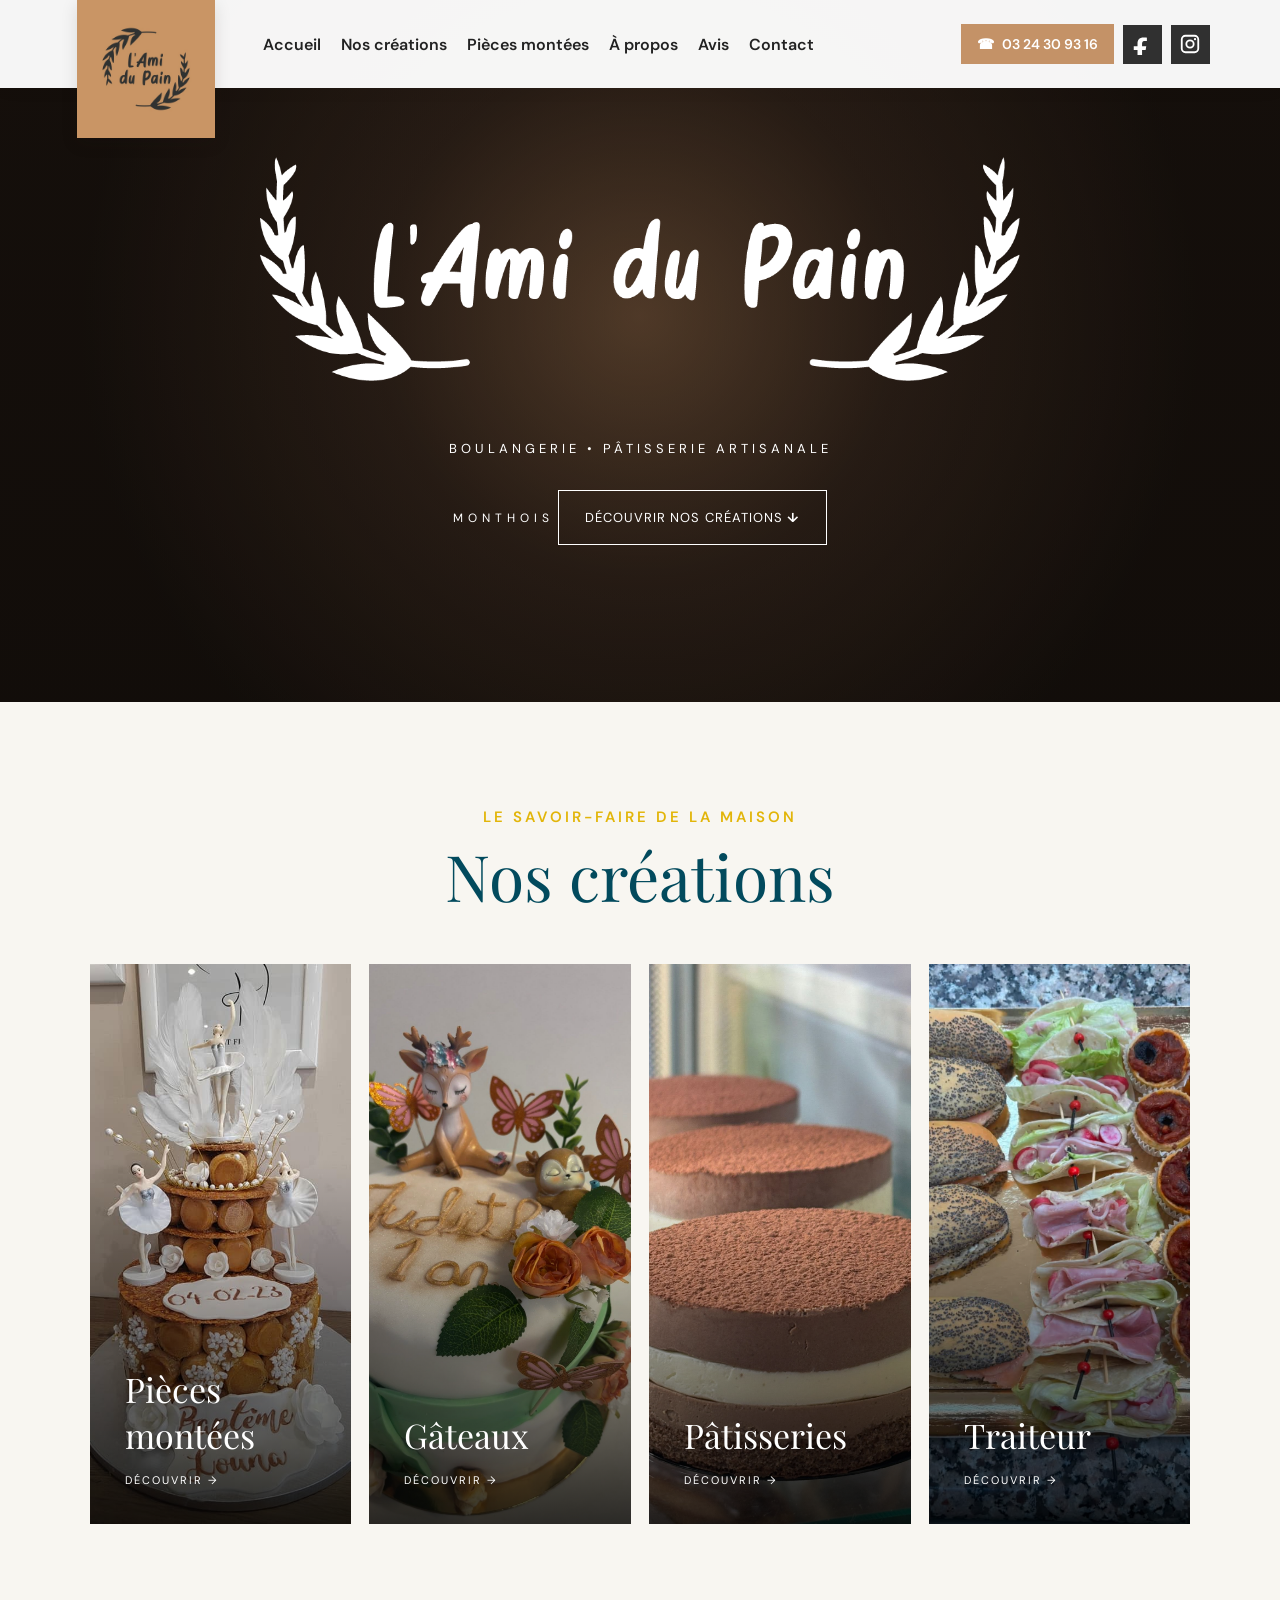
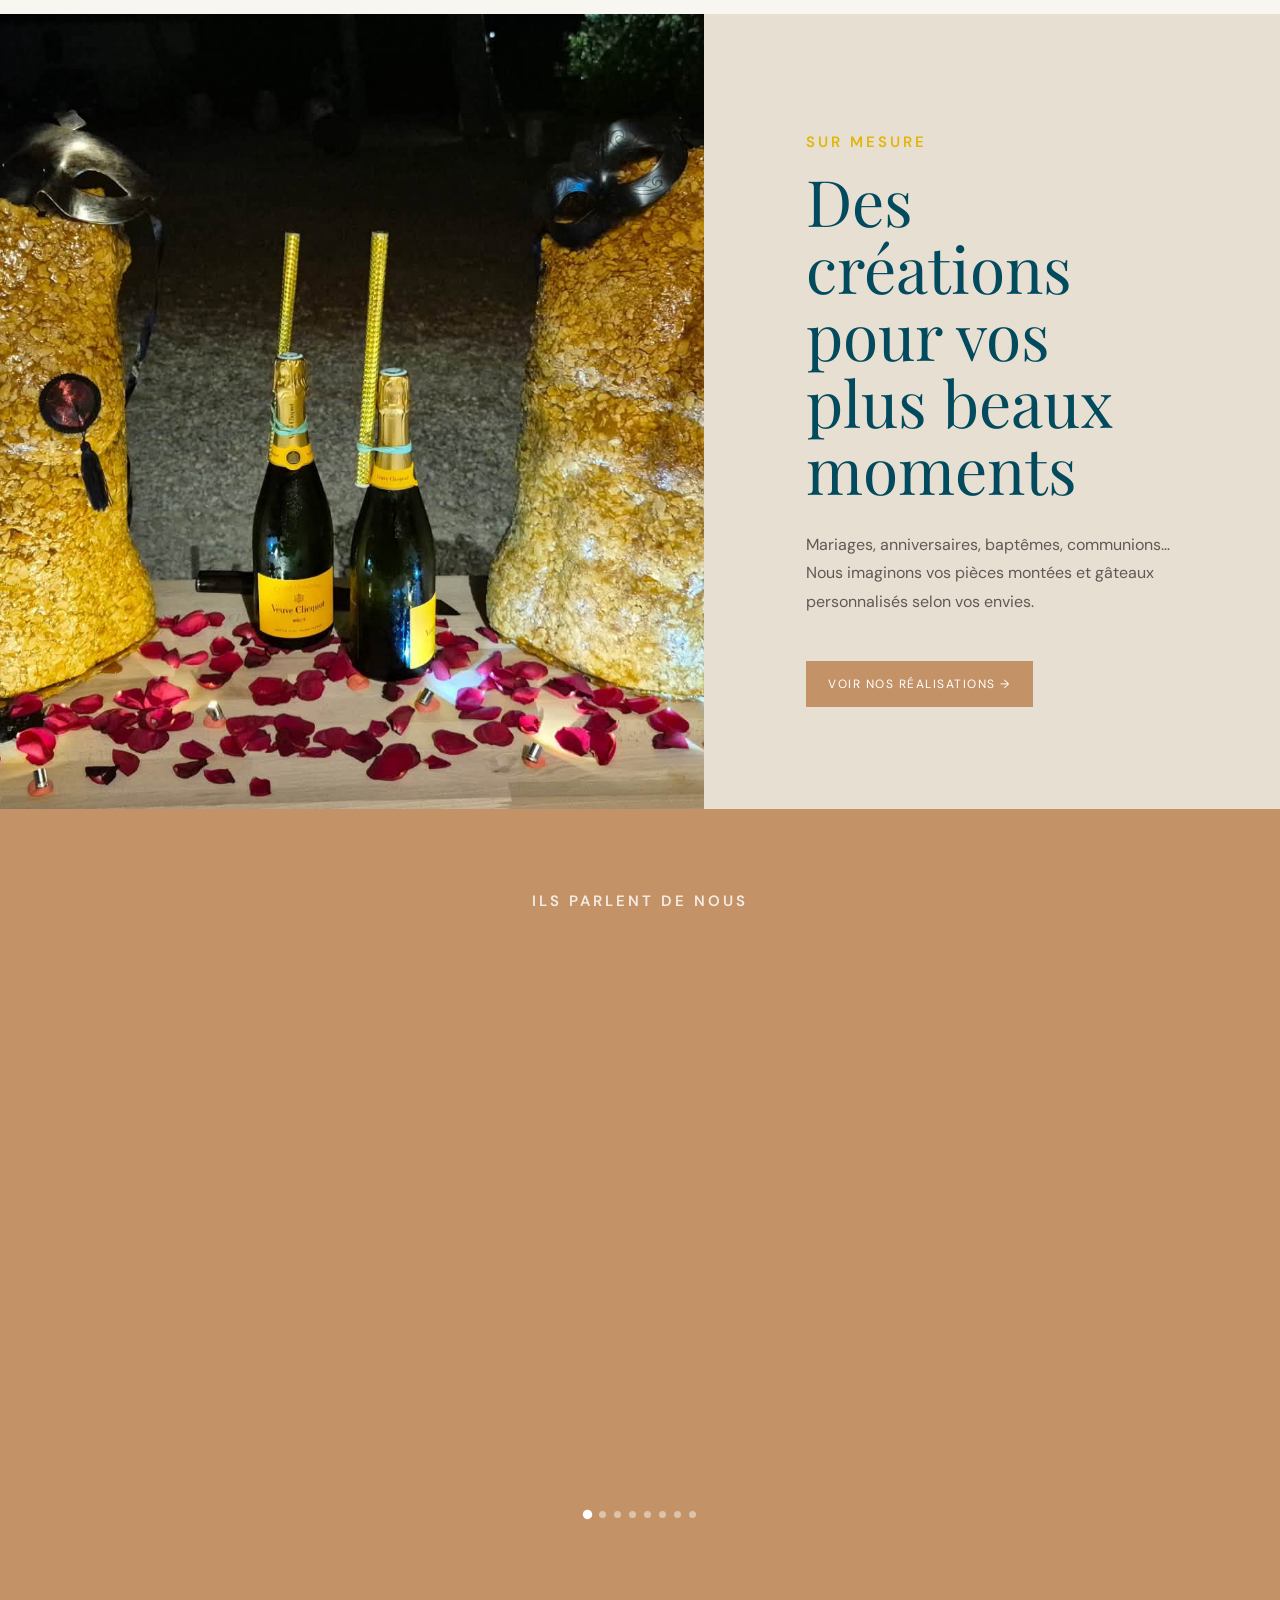
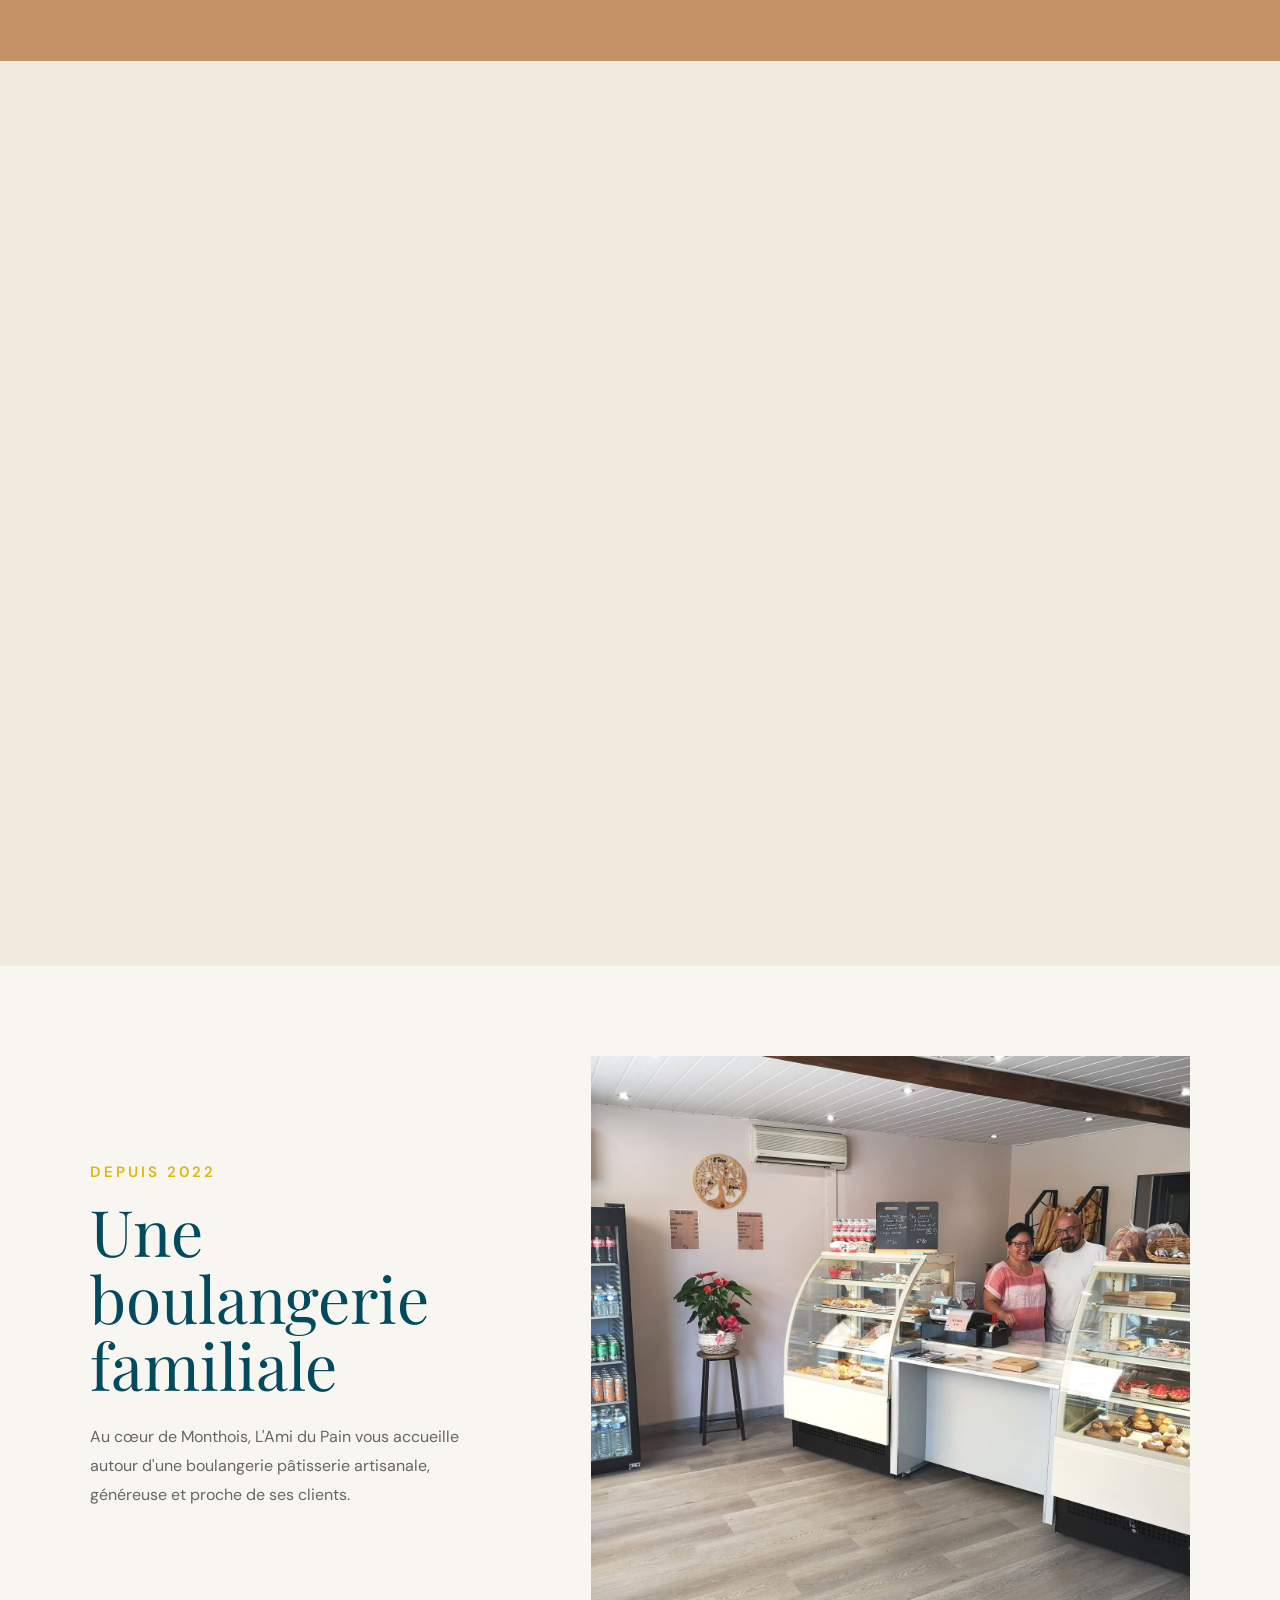
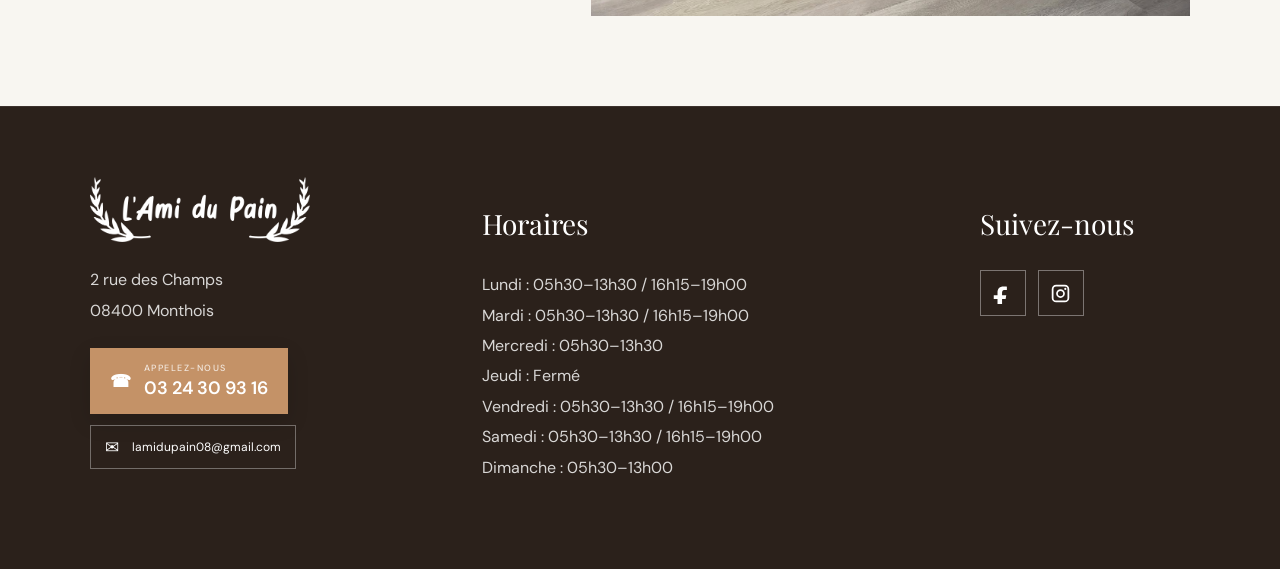
==== commit 3a909243: "Espace pro + flyer" ====
--- a/index.html
+++ b/index.html
@@ -174,8 +174,21 @@
 </main>
 
 <div class="flyer-lightbox" id="flyer-lightbox" aria-hidden="true">
-  <button class="flyer-lightbox-close" aria-label="Fermer">×</button>
-  <img class="flyer-lightbox-image" src="" alt="Affiche agrandie">
+  <button class="flyer-lightbox-close" type="button" aria-label="Fermer">×</button>
+  <div class="flyer-viewer">
+    <div class="flyer-book" id="flyer-book" role="button" tabindex="0" aria-label="Retourner le flyer">
+      <div class="flyer-face flyer-front">
+        <img class="flyer-lightbox-image flyer-recto" src="" alt="Recto du flyer">
+      </div>
+      <div class="flyer-face flyer-back">
+        <img class="flyer-verso" src="" alt="Verso du flyer">
+      </div>
+    </div>
+    <div class="flyer-controls">
+      <button class="flyer-side-btn" type="button">Ouvrir le flyer</button>
+    </div>
+    <p class="flyer-hint">Cliquez sur le flyer pour voir l’intérieur</p>
+  </div>
 </div>
 
 <footer id="contact">
--- a/style.css
+++ b/style.css
@@ -371,3 +371,28 @@
     background-repeat:no-repeat !important;
   }
 }
+
+
+/* ============================================================
+   V3.12 — Flyers Sanity + recto/verso 3D
+   ============================================================ */
+.flyer-visual{border:0;padding:0;width:100%;display:block;cursor:zoom-in}
+.flyer-lightbox{background:rgba(16,12,9,.94);padding:35px}
+.flyer-viewer{width:min(1180px,94vw);height:min(850px,90vh);display:flex;flex-direction:column;align-items:center;justify-content:center;perspective:1800px}
+.flyer-book{position:relative;width:min(920px,84vw);height:min(650px,68vh);transform-style:preserve-3d;transition:transform .75s cubic-bezier(.2,.7,.2,1);cursor:pointer;filter:drop-shadow(0 24px 38px rgba(0,0,0,.42))}
+.flyer-book.show-back{transform:rotateY(180deg)}
+.flyer-face{position:absolute;inset:0;display:flex;align-items:center;justify-content:center;backface-visibility:hidden;-webkit-backface-visibility:hidden;transform-style:preserve-3d}
+.flyer-front{transform:rotateY(0)}
+.flyer-back{transform:rotateY(180deg)}
+.flyer-face img{display:block;max-width:100%;max-height:100%;width:auto;height:auto;object-fit:contain;background:#fff}
+.flyer-book:not(.single-flyer) .flyer-face::after{content:"";position:absolute;top:2%;bottom:2%;left:50%;width:2px;transform:translateX(-50%);background:linear-gradient(to right,rgba(0,0,0,.16),rgba(255,255,255,.3),rgba(0,0,0,.08));pointer-events:none}
+.flyer-opening{animation:flyerArrival .65s cubic-bezier(.2,.7,.2,1)}
+@keyframes flyerArrival{0%{opacity:0;transform:rotateX(8deg) rotateY(-16deg) scale(.86)}65%{opacity:1;transform:rotateX(1deg) rotateY(3deg) scale(1.015)}100%{opacity:1;transform:rotateX(0) rotateY(0) scale(1)}}
+.flyer-controls{margin-top:20px;display:flex;justify-content:center}
+.flyer-controls[hidden],.flyer-hint[hidden]{display:none!important}
+.flyer-side-btn{border:1px solid rgba(255,255,255,.45);background:rgba(255,255,255,.1);color:#fff;padding:11px 20px;font:600 12px/1 "DM Sans",sans-serif;letter-spacing:.5px;cursor:pointer;transition:.2s ease}
+.flyer-side-btn:hover{background:#fff;color:#222;transform:translateY(-2px)}
+.flyer-hint{margin:12px 0 0;color:rgba(255,255,255,.68);font-size:11px;letter-spacing:.4px;text-align:center}
+.flyer-lightbox-close{transition:transform .2s ease,background .2s ease,color .2s ease}
+.flyer-lightbox-close:hover{transform:rotate(90deg);background:#c49267;color:#fff}
+@media(max-width:700px){.flyer-lightbox{padding:58px 10px 20px}.flyer-viewer{width:96vw;height:86vh}.flyer-book{width:94vw;height:62vh}.flyer-side-btn{padding:10px 15px}.flyer-hint{font-size:10px}}
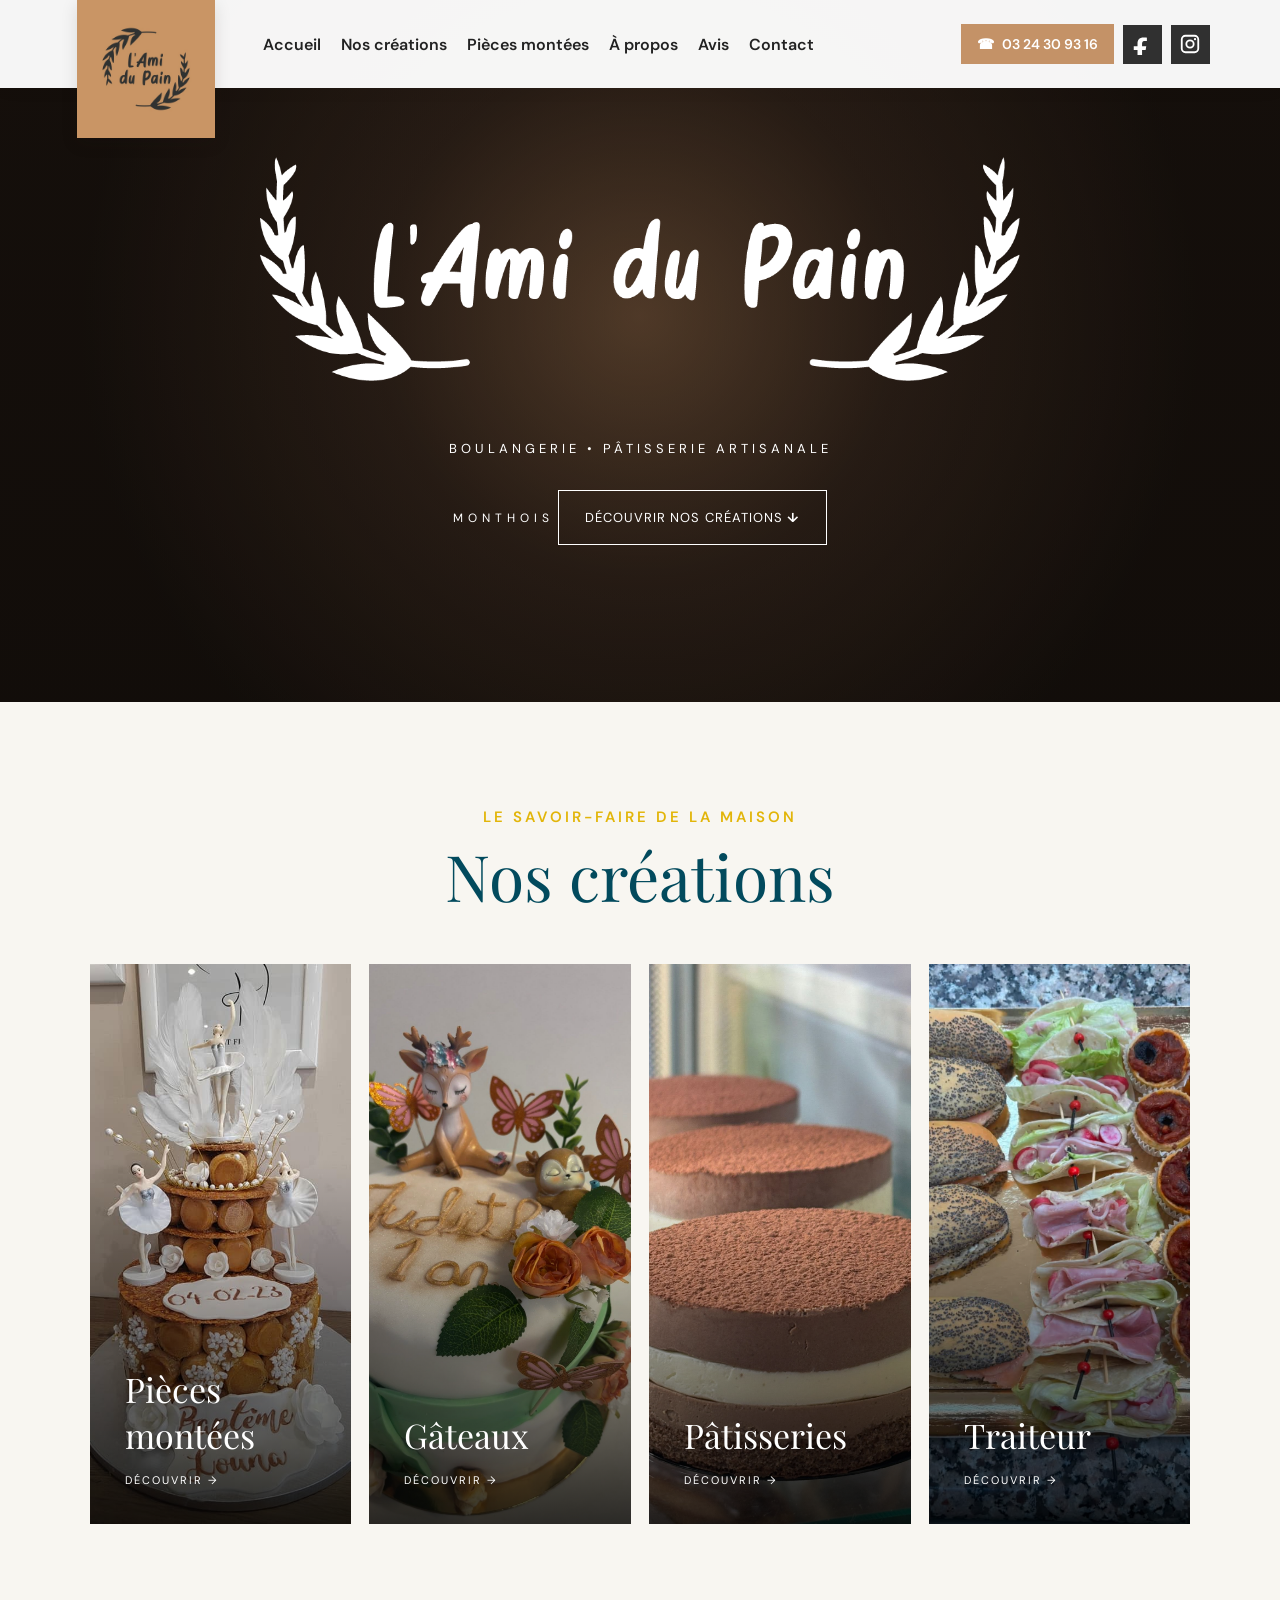
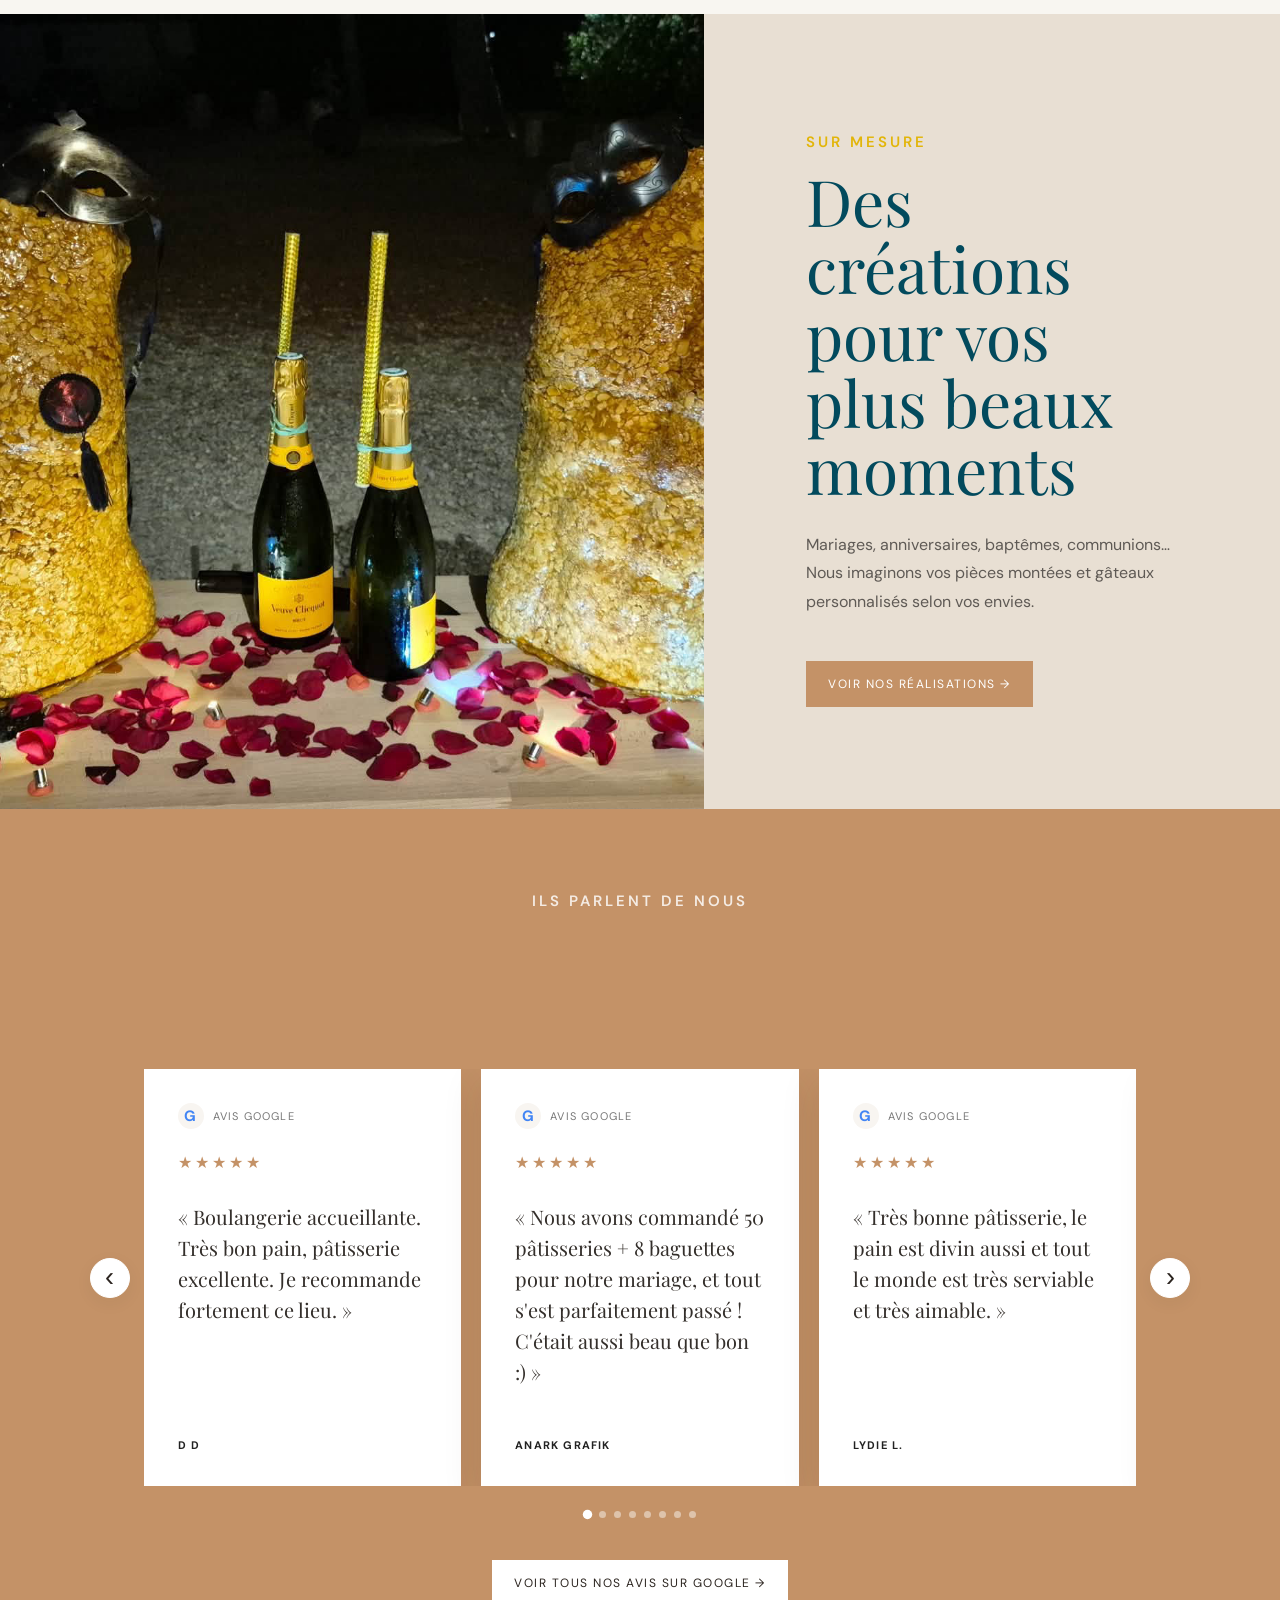
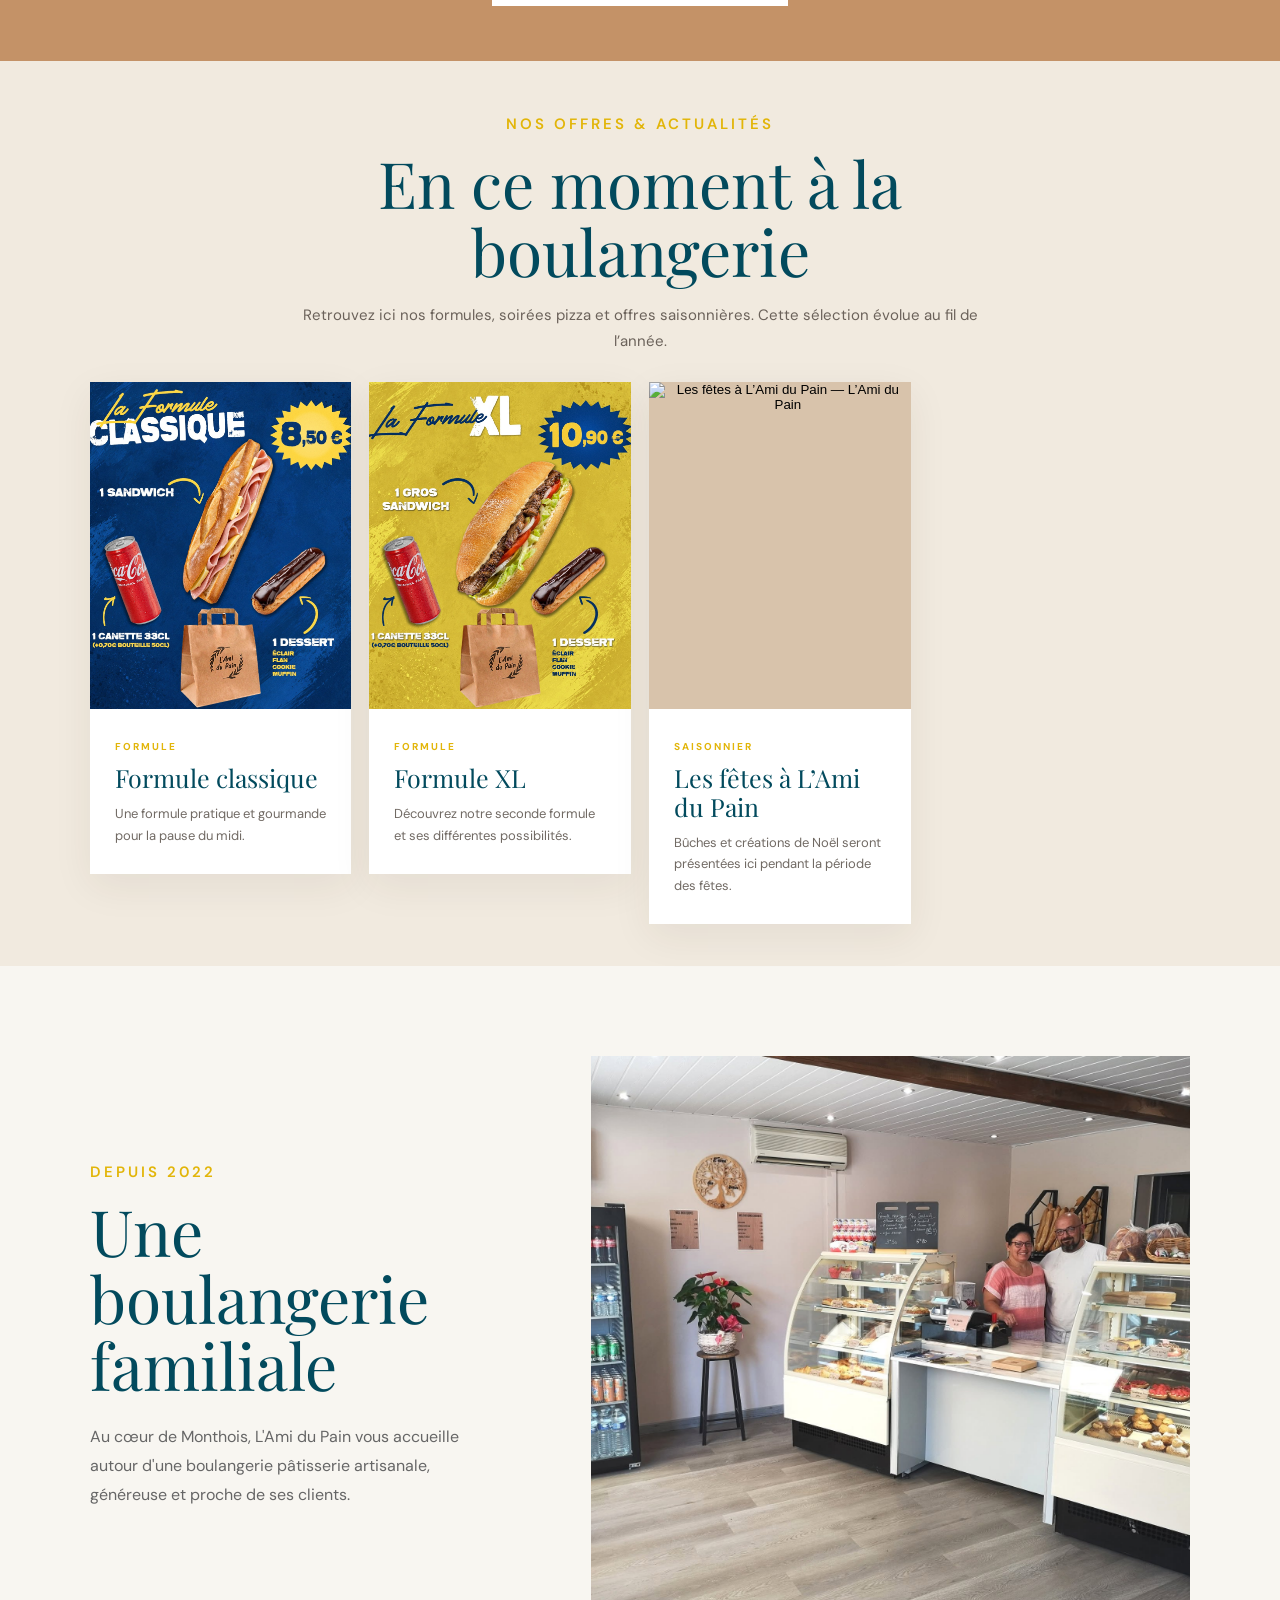
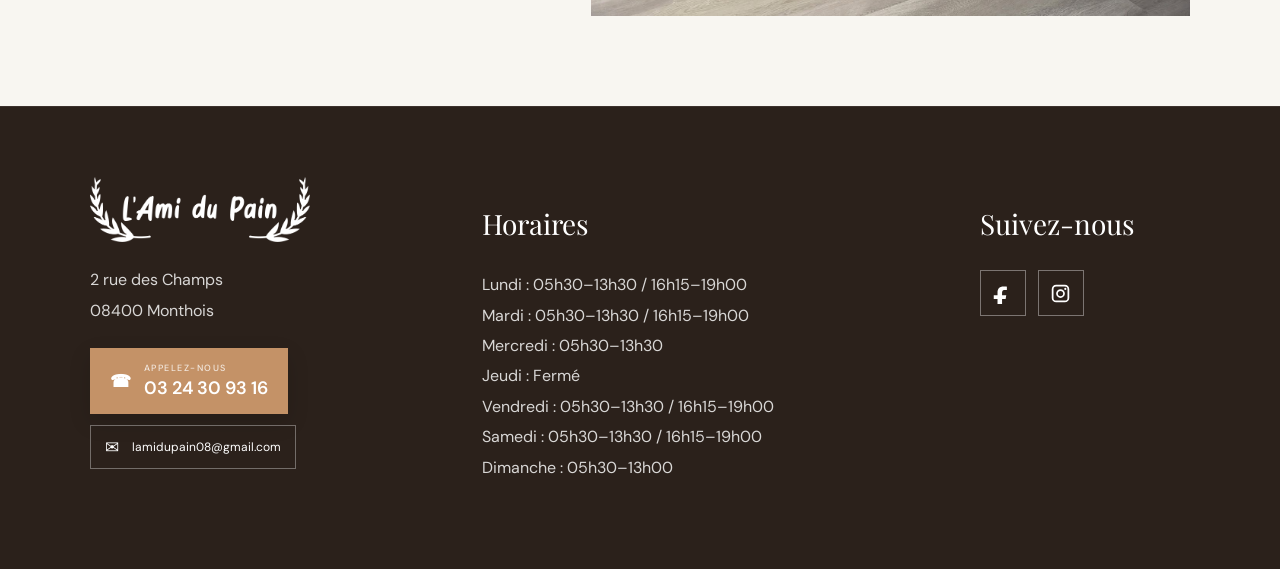
==== commit cd6ebc26: "correction" ====
--- a/index.html
+++ b/index.html
@@ -176,18 +176,25 @@
 <div class="flyer-lightbox" id="flyer-lightbox" aria-hidden="true">
   <button class="flyer-lightbox-close" type="button" aria-label="Fermer">×</button>
   <div class="flyer-viewer">
-    <div class="flyer-book" id="flyer-book" role="button" tabindex="0" aria-label="Retourner le flyer">
-      <div class="flyer-face flyer-front">
-        <img class="flyer-lightbox-image flyer-recto" src="" alt="Recto du flyer">
-      </div>
-      <div class="flyer-face flyer-back">
-        <img class="flyer-verso" src="" alt="Verso du flyer">
+    <div class="brochure-stage" id="brochure-stage">
+      <div class="brochure" id="flyer-book" tabindex="0" aria-label="Dépliant interactif">
+        <div class="brochure-inside">
+          <img class="flyer-verso" src="" alt="Pages intérieures 2 et 3 du flyer">
+        </div>
+        <div class="brochure-outside">
+          <img class="flyer-recto" src="" alt="Pages extérieures 4 et 1 du flyer">
+        </div>
+        <div class="brochure-cover" aria-hidden="true">
+          <div class="brochure-cover-face brochure-cover-front"></div>
+          <div class="brochure-cover-face brochure-cover-back"></div>
+        </div>
       </div>
     </div>
     <div class="flyer-controls">
-      <button class="flyer-side-btn" type="button">Ouvrir le flyer</button>
+      <button class="flyer-open-btn" type="button">Ouvrir le flyer</button>
+      <button class="flyer-flip-btn" type="button" hidden>Voir l’extérieur (pages 4–1)</button>
     </div>
-    <p class="flyer-hint">Cliquez sur le flyer pour voir l’intérieur</p>
+    <p class="flyer-hint">Cliquez sur « Ouvrir le flyer » pour déplier la couverture</p>
   </div>
 </div>
 
--- a/style.css
+++ b/style.css
@@ -374,25 +374,39 @@
 
 
 /* ============================================================
-   V3.12 — Flyers Sanity + recto/verso 3D
+   V3.13 — Vrai dépliant 2 volets : 1 fermé / 2-3 ouvert / 4-1 extérieur
    ============================================================ */
 .flyer-visual{border:0;padding:0;width:100%;display:block;cursor:zoom-in}
-.flyer-lightbox{background:rgba(16,12,9,.94);padding:35px}
-.flyer-viewer{width:min(1180px,94vw);height:min(850px,90vh);display:flex;flex-direction:column;align-items:center;justify-content:center;perspective:1800px}
-.flyer-book{position:relative;width:min(920px,84vw);height:min(650px,68vh);transform-style:preserve-3d;transition:transform .75s cubic-bezier(.2,.7,.2,1);cursor:pointer;filter:drop-shadow(0 24px 38px rgba(0,0,0,.42))}
-.flyer-book.show-back{transform:rotateY(180deg)}
-.flyer-face{position:absolute;inset:0;display:flex;align-items:center;justify-content:center;backface-visibility:hidden;-webkit-backface-visibility:hidden;transform-style:preserve-3d}
-.flyer-front{transform:rotateY(0)}
-.flyer-back{transform:rotateY(180deg)}
-.flyer-face img{display:block;max-width:100%;max-height:100%;width:auto;height:auto;object-fit:contain;background:#fff}
-.flyer-book:not(.single-flyer) .flyer-face::after{content:"";position:absolute;top:2%;bottom:2%;left:50%;width:2px;transform:translateX(-50%);background:linear-gradient(to right,rgba(0,0,0,.16),rgba(255,255,255,.3),rgba(0,0,0,.08));pointer-events:none}
-.flyer-opening{animation:flyerArrival .65s cubic-bezier(.2,.7,.2,1)}
-@keyframes flyerArrival{0%{opacity:0;transform:rotateX(8deg) rotateY(-16deg) scale(.86)}65%{opacity:1;transform:rotateX(1deg) rotateY(3deg) scale(1.015)}100%{opacity:1;transform:rotateX(0) rotateY(0) scale(1)}}
-.flyer-controls{margin-top:20px;display:flex;justify-content:center}
-.flyer-controls[hidden],.flyer-hint[hidden]{display:none!important}
-.flyer-side-btn{border:1px solid rgba(255,255,255,.45);background:rgba(255,255,255,.1);color:#fff;padding:11px 20px;font:600 12px/1 "DM Sans",sans-serif;letter-spacing:.5px;cursor:pointer;transition:.2s ease}
-.flyer-side-btn:hover{background:#fff;color:#222;transform:translateY(-2px)}
-.flyer-hint{margin:12px 0 0;color:rgba(255,255,255,.68);font-size:11px;letter-spacing:.4px;text-align:center}
+.flyer-lightbox{background:rgba(16,12,9,.95);padding:35px}
+.flyer-viewer{width:min(1220px,95vw);height:min(880px,92vh);display:flex;flex-direction:column;align-items:center;justify-content:center;perspective:2200px;overflow:visible}
+.brochure-stage{width:min(940px,84vw);height:min(650px,68vh);display:flex;align-items:center;justify-content:center;perspective:2200px;overflow:visible}
+.brochure{position:relative;width:100%;height:100%;transform-style:preserve-3d;filter:drop-shadow(0 26px 40px rgba(0,0,0,.42));transition:transform .8s cubic-bezier(.2,.72,.2,1);outline:none}
+.brochure-inside,.brochure-outside{position:absolute;inset:0;display:flex;align-items:center;justify-content:center;transition:opacity .3s ease,transform .8s cubic-bezier(.2,.72,.2,1);backface-visibility:hidden}
+.brochure-inside img,.brochure-outside img{display:block;max-width:100%;max-height:100%;width:auto;height:auto;object-fit:contain;background:#fff}
+.brochure-inside::after,.brochure-outside::after{content:"";position:absolute;top:2%;bottom:2%;left:50%;width:2px;transform:translateX(-50%);background:linear-gradient(90deg,rgba(0,0,0,.18),rgba(255,255,255,.32),rgba(0,0,0,.1));pointer-events:none}
+.brochure-outside{opacity:0;pointer-events:none;transform:rotateY(180deg)}
+.brochure-cover{position:absolute;top:0;right:0;width:50%;height:100%;transform-style:preserve-3d;transform-origin:left center;transition:transform 1s cubic-bezier(.18,.72,.18,1);z-index:4}
+.brochure-cover-face{position:absolute;inset:0;backface-visibility:hidden;-webkit-backface-visibility:hidden;background-repeat:no-repeat;background-size:200% 100%;background-color:#fff}
+.brochure-cover-front{background-position:right center}
+.brochure-cover-back{transform:rotateY(180deg);background-position:left center}
+.brochure.is-closed{transform:translateX(-25%) scale(.9)}
+.brochure.is-closed .brochure-inside{opacity:0}
+.brochure.is-closed .brochure-cover{transform:rotateY(0)}
+.brochure.is-open{transform:translateX(0) scale(1)}
+.brochure.is-open .brochure-inside{opacity:1}
+.brochure.is-open .brochure-cover{transform:rotateY(-180deg)}
+.brochure.show-outside{transform:rotateY(180deg)}
+.brochure.show-outside .brochure-inside,.brochure.show-outside .brochure-cover{opacity:0;pointer-events:none}
+.brochure.show-outside .brochure-outside{opacity:1;pointer-events:auto;transform:rotateY(180deg)}
+.brochure.single-flyer{transform:none!important}
+.brochure.single-flyer .brochure-inside,.brochure.single-flyer .brochure-cover{display:none}
+.brochure.single-flyer .brochure-outside{opacity:1;transform:none;pointer-events:auto}
+.brochure.single-flyer .brochure-outside::after{display:none}
+.flyer-controls{margin-top:20px;display:flex;justify-content:center;gap:10px;flex-wrap:wrap}
+.flyer-open-btn,.flyer-flip-btn{border:1px solid rgba(255,255,255,.45);background:rgba(255,255,255,.1);color:#fff;padding:11px 20px;font:600 12px/1 "DM Sans",sans-serif;letter-spacing:.5px;cursor:pointer;transition:.2s ease}
+.flyer-open-btn:hover,.flyer-flip-btn:hover{background:#fff;color:#222;transform:translateY(-2px)}
+.flyer-open-btn[hidden],.flyer-flip-btn[hidden],.flyer-hint[hidden]{display:none!important}
+.flyer-hint{margin:12px 0 0;color:rgba(255,255,255,.7);font-size:11px;letter-spacing:.4px;text-align:center}
 .flyer-lightbox-close{transition:transform .2s ease,background .2s ease,color .2s ease}
 .flyer-lightbox-close:hover{transform:rotate(90deg);background:#c49267;color:#fff}
-@media(max-width:700px){.flyer-lightbox{padding:58px 10px 20px}.flyer-viewer{width:96vw;height:86vh}.flyer-book{width:94vw;height:62vh}.flyer-side-btn{padding:10px 15px}.flyer-hint{font-size:10px}}
+@media(max-width:700px){.flyer-lightbox{padding:58px 8px 18px}.flyer-viewer{width:98vw;height:88vh}.brochure-stage{width:96vw;height:60vh}.brochure.is-closed{transform:translateX(-25%) scale(.92)}.flyer-open-btn,.flyer-flip-btn{padding:10px 13px;font-size:10px}.flyer-hint{font-size:10px}}
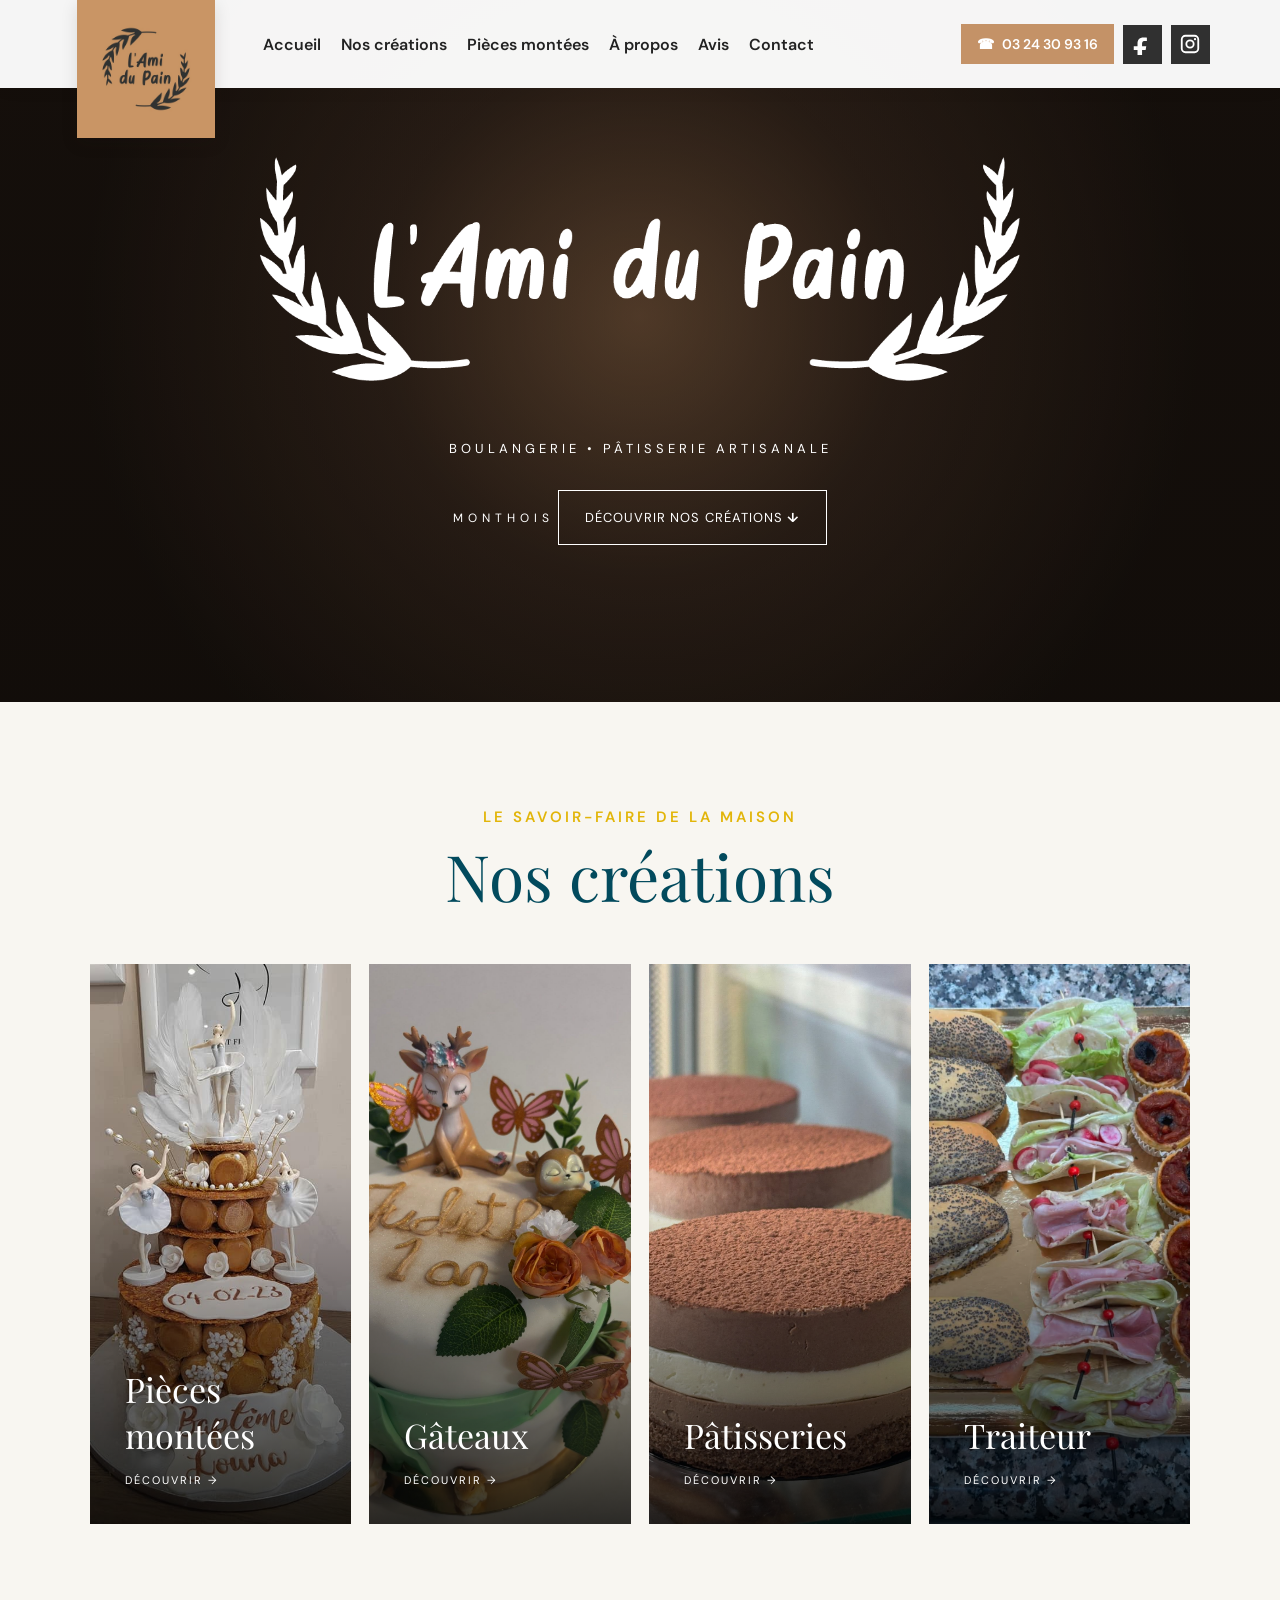
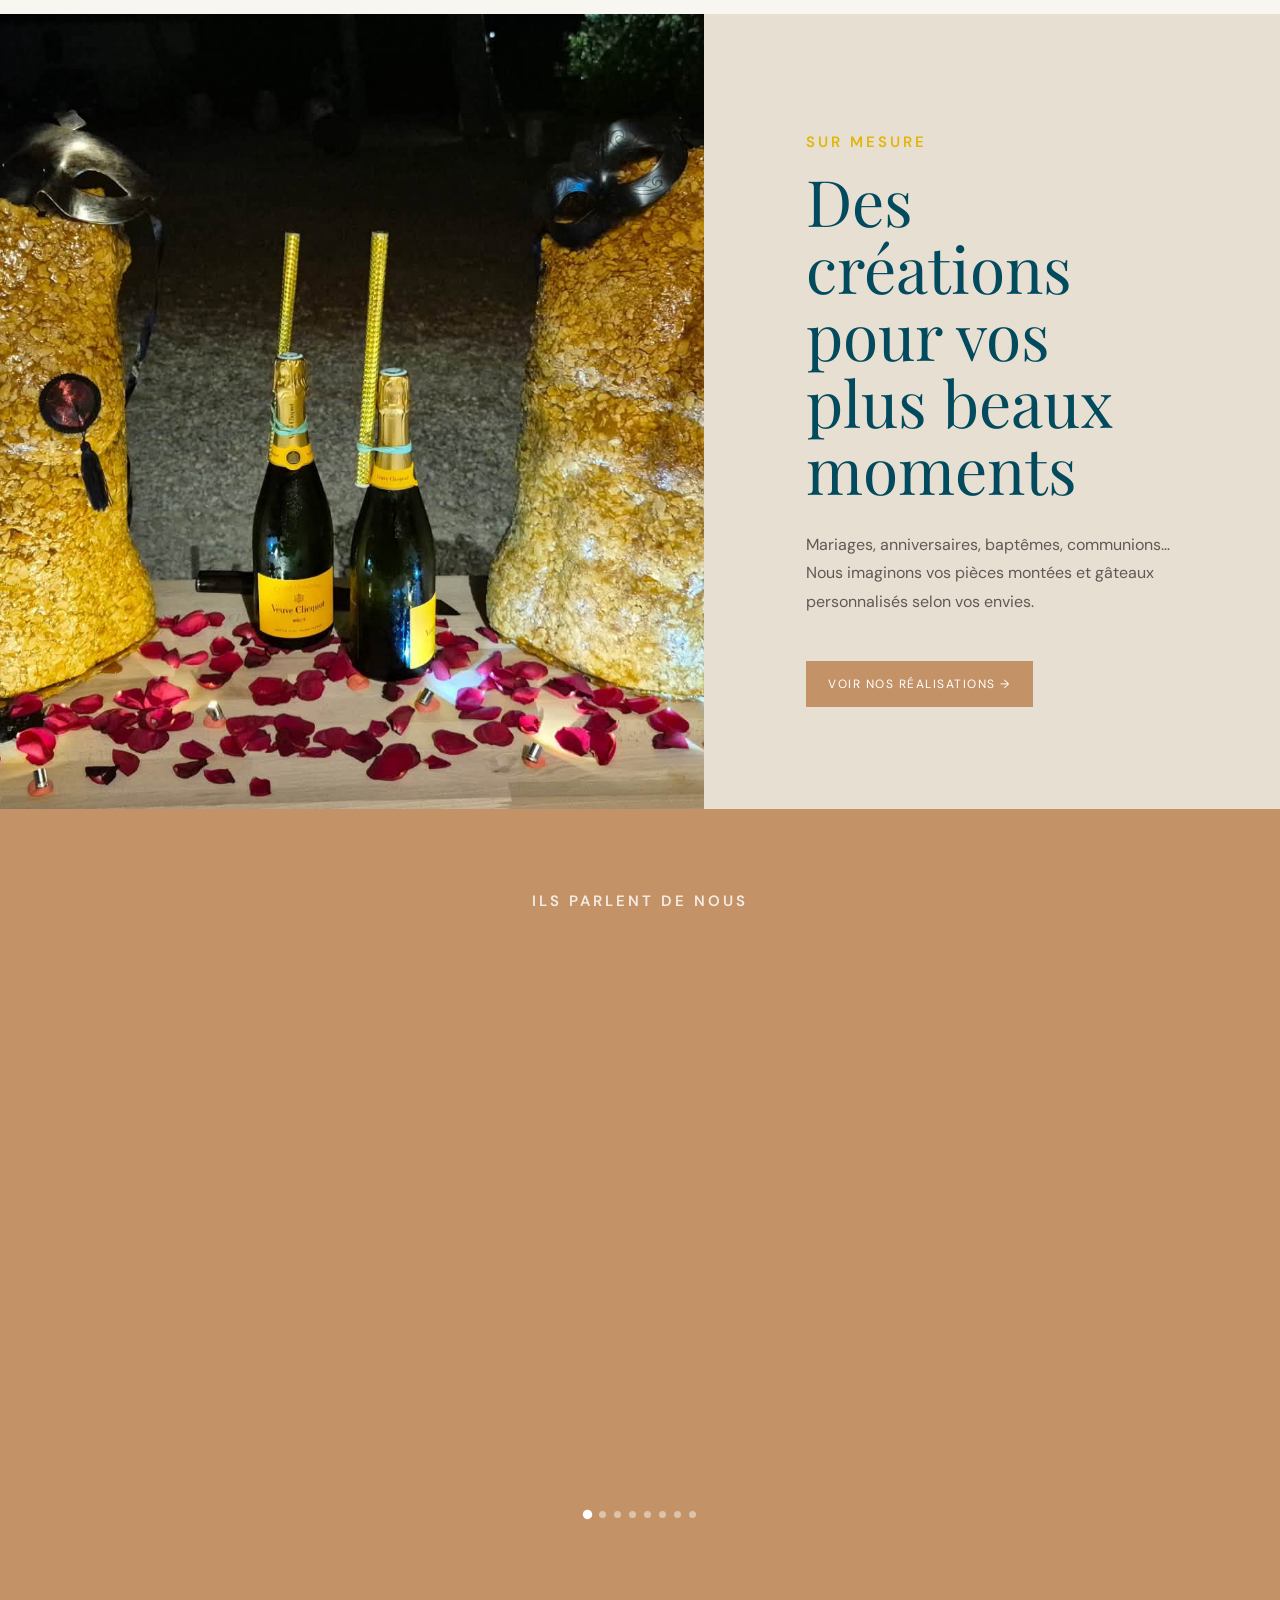
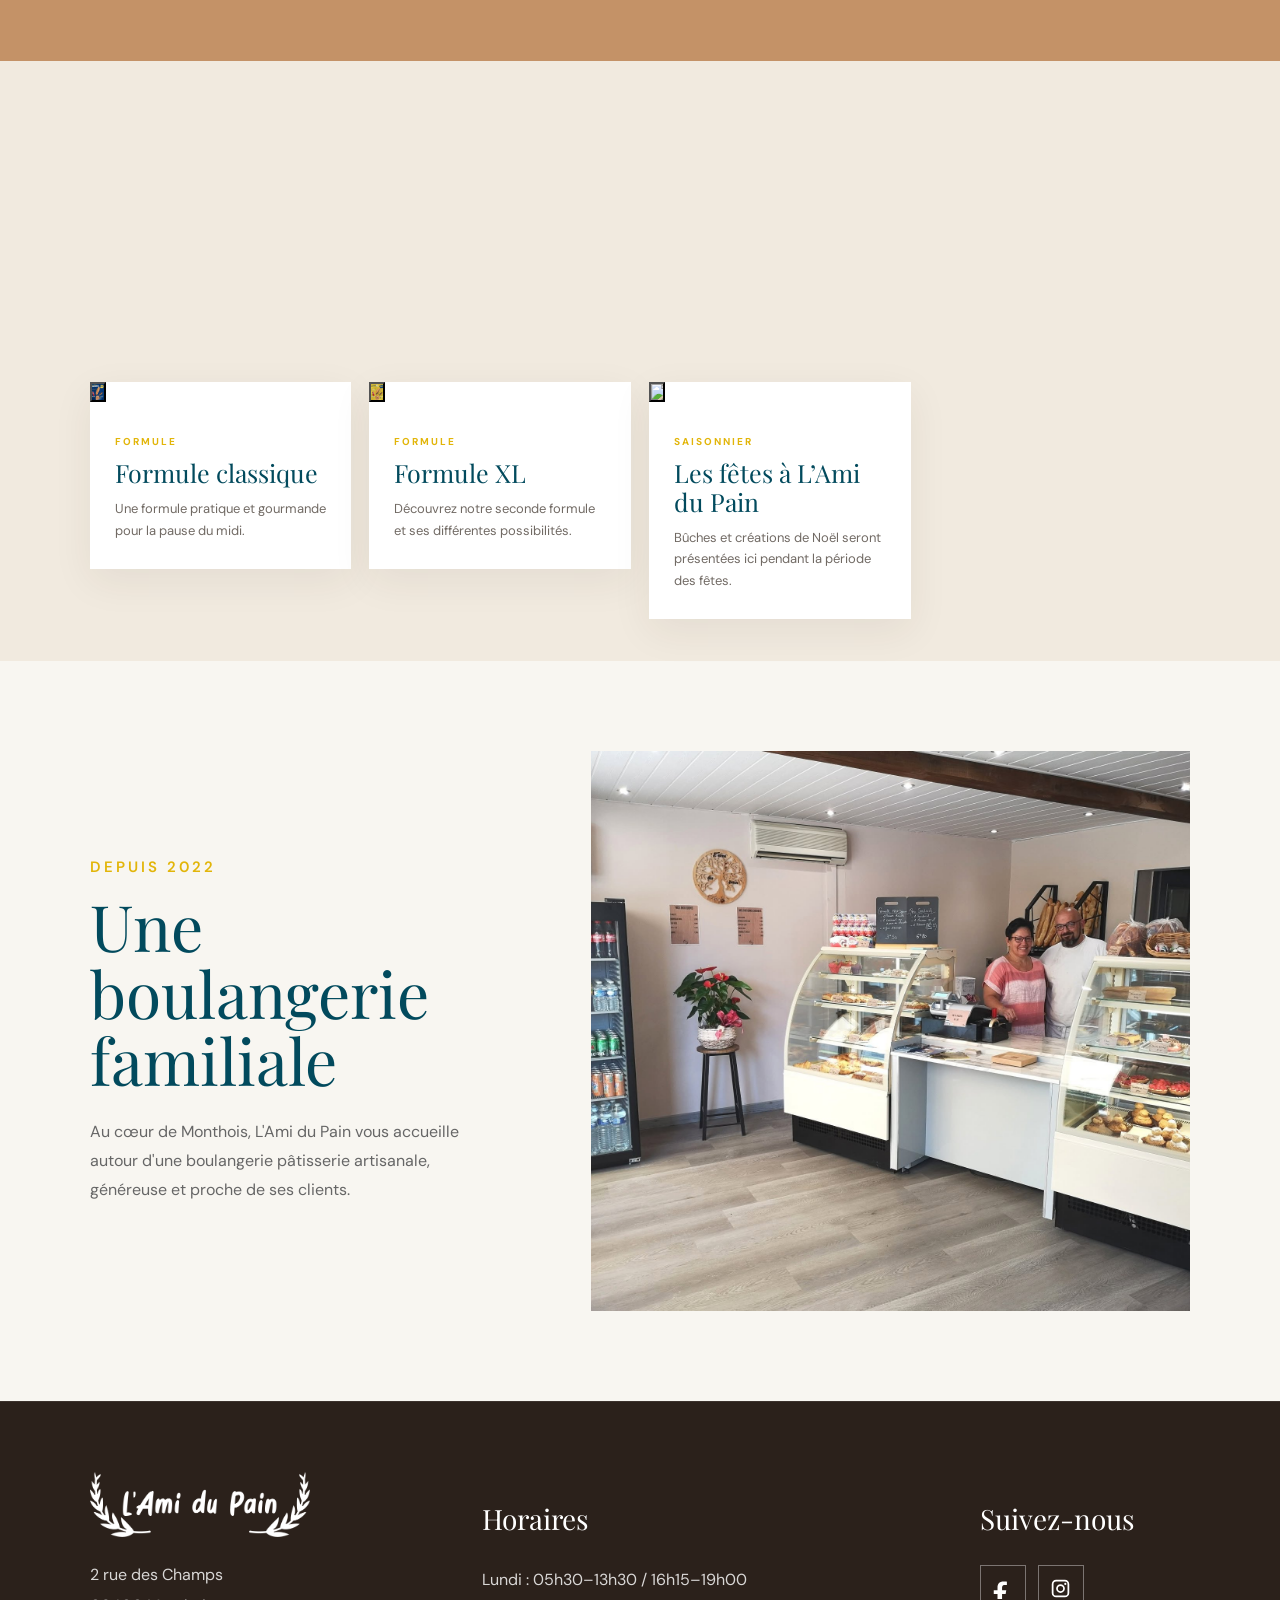
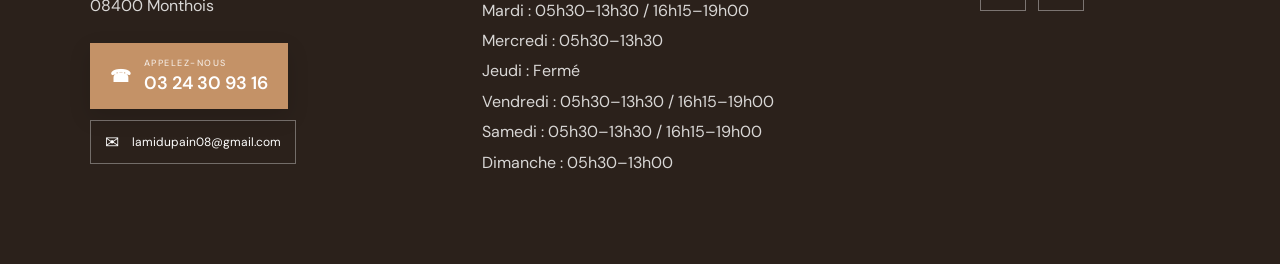
==== commit cdc8497c: "gestion sanity" ====
--- a/index.html
+++ b/index.html
@@ -29,6 +29,7 @@
 <script type="application/ld+json">{"@context":"https://schema.org","@type":["Bakery","LocalBusiness"],"name":"L'Ami du Pain","description":"Boulangerie pâtisserie artisanale à Monthois, près de Vouziers, dans les Ardennes.","telephone":"+33 3 24 30 93 16","email":"lamidupain08@gmail.com","address":{"@type":"PostalAddress","streetAddress":"2 rue des Champs","postalCode":"08400","addressLocality":"Monthois","addressRegion":"Ardennes","addressCountry":"FR"},"areaServed":[{"@type":"City","name":"Monthois"},{"@type":"City","name":"Vouziers"},{"@type":"AdministrativeArea","name":"Ardennes"}],"sameAs":["https://www.facebook.com/lamidupain08","https://www.instagram.com/lamidupain08/"]}</script>
 </head>
 <body>
+<div class="vacation-banner" id="vacation-banner" hidden></div>
 <header class="nav">
   <a class="brand" href="#accueil"><img src="assets/logo-header-badge.jpg" alt="L'Ami du Pain"></a>
   <button class="menu" aria-label="Ouvrir le menu">☰</button>
@@ -175,26 +176,18 @@
 
 <div class="flyer-lightbox" id="flyer-lightbox" aria-hidden="true">
   <button class="flyer-lightbox-close" type="button" aria-label="Fermer">×</button>
-  <div class="flyer-viewer">
-    <div class="brochure-stage" id="brochure-stage">
-      <div class="brochure" id="flyer-book" tabindex="0" aria-label="Dépliant interactif">
-        <div class="brochure-inside">
-          <img class="flyer-verso" src="" alt="Pages intérieures 2 et 3 du flyer">
-        </div>
-        <div class="brochure-outside">
-          <img class="flyer-recto" src="" alt="Pages extérieures 4 et 1 du flyer">
-        </div>
-        <div class="brochure-cover" aria-hidden="true">
-          <div class="brochure-cover-face brochure-cover-front"></div>
-          <div class="brochure-cover-face brochure-cover-back"></div>
-        </div>
+  <div class="brochure-viewer">
+    <div class="brochure" id="brochure">
+      <div class="brochure-inside"></div>
+      <div class="brochure-cover">
+        <div class="brochure-cover-front"></div>
+        <div class="brochure-cover-back"></div>
       </div>
     </div>
-    <div class="flyer-controls">
-      <button class="flyer-open-btn" type="button">Ouvrir le flyer</button>
-      <button class="flyer-flip-btn" type="button" hidden>Voir l’extérieur (pages 4–1)</button>
+    <div class="brochure-controls">
+      <button class="brochure-open" type="button">Ouvrir le flyer</button>
+      <button class="brochure-outside" type="button">Voir l’extérieur (pages 4–1)</button>
     </div>
-    <p class="flyer-hint">Cliquez sur « Ouvrir le flyer » pour déplier la couverture</p>
   </div>
 </div>
 
--- a/style.css
+++ b/style.css
@@ -373,40 +373,6 @@
 }
 
 
-/* ============================================================
-   V3.13 — Vrai dépliant 2 volets : 1 fermé / 2-3 ouvert / 4-1 extérieur
-   ============================================================ */
-.flyer-visual{border:0;padding:0;width:100%;display:block;cursor:zoom-in}
-.flyer-lightbox{background:rgba(16,12,9,.95);padding:35px}
-.flyer-viewer{width:min(1220px,95vw);height:min(880px,92vh);display:flex;flex-direction:column;align-items:center;justify-content:center;perspective:2200px;overflow:visible}
-.brochure-stage{width:min(940px,84vw);height:min(650px,68vh);display:flex;align-items:center;justify-content:center;perspective:2200px;overflow:visible}
-.brochure{position:relative;width:100%;height:100%;transform-style:preserve-3d;filter:drop-shadow(0 26px 40px rgba(0,0,0,.42));transition:transform .8s cubic-bezier(.2,.72,.2,1);outline:none}
-.brochure-inside,.brochure-outside{position:absolute;inset:0;display:flex;align-items:center;justify-content:center;transition:opacity .3s ease,transform .8s cubic-bezier(.2,.72,.2,1);backface-visibility:hidden}
-.brochure-inside img,.brochure-outside img{display:block;max-width:100%;max-height:100%;width:auto;height:auto;object-fit:contain;background:#fff}
-.brochure-inside::after,.brochure-outside::after{content:"";position:absolute;top:2%;bottom:2%;left:50%;width:2px;transform:translateX(-50%);background:linear-gradient(90deg,rgba(0,0,0,.18),rgba(255,255,255,.32),rgba(0,0,0,.1));pointer-events:none}
-.brochure-outside{opacity:0;pointer-events:none;transform:rotateY(180deg)}
-.brochure-cover{position:absolute;top:0;right:0;width:50%;height:100%;transform-style:preserve-3d;transform-origin:left center;transition:transform 1s cubic-bezier(.18,.72,.18,1);z-index:4}
-.brochure-cover-face{position:absolute;inset:0;backface-visibility:hidden;-webkit-backface-visibility:hidden;background-repeat:no-repeat;background-size:200% 100%;background-color:#fff}
-.brochure-cover-front{background-position:right center}
-.brochure-cover-back{transform:rotateY(180deg);background-position:left center}
-.brochure.is-closed{transform:translateX(-25%) scale(.9)}
-.brochure.is-closed .brochure-inside{opacity:0}
-.brochure.is-closed .brochure-cover{transform:rotateY(0)}
-.brochure.is-open{transform:translateX(0) scale(1)}
-.brochure.is-open .brochure-inside{opacity:1}
-.brochure.is-open .brochure-cover{transform:rotateY(-180deg)}
-.brochure.show-outside{transform:rotateY(180deg)}
-.brochure.show-outside .brochure-inside,.brochure.show-outside .brochure-cover{opacity:0;pointer-events:none}
-.brochure.show-outside .brochure-outside{opacity:1;pointer-events:auto;transform:rotateY(180deg)}
-.brochure.single-flyer{transform:none!important}
-.brochure.single-flyer .brochure-inside,.brochure.single-flyer .brochure-cover{display:none}
-.brochure.single-flyer .brochure-outside{opacity:1;transform:none;pointer-events:auto}
-.brochure.single-flyer .brochure-outside::after{display:none}
-.flyer-controls{margin-top:20px;display:flex;justify-content:center;gap:10px;flex-wrap:wrap}
-.flyer-open-btn,.flyer-flip-btn{border:1px solid rgba(255,255,255,.45);background:rgba(255,255,255,.1);color:#fff;padding:11px 20px;font:600 12px/1 "DM Sans",sans-serif;letter-spacing:.5px;cursor:pointer;transition:.2s ease}
-.flyer-open-btn:hover,.flyer-flip-btn:hover{background:#fff;color:#222;transform:translateY(-2px)}
-.flyer-open-btn[hidden],.flyer-flip-btn[hidden],.flyer-hint[hidden]{display:none!important}
-.flyer-hint{margin:12px 0 0;color:rgba(255,255,255,.7);font-size:11px;letter-spacing:.4px;text-align:center}
-.flyer-lightbox-close{transition:transform .2s ease,background .2s ease,color .2s ease}
-.flyer-lightbox-close:hover{transform:rotate(90deg);background:#c49267;color:#fff}
-@media(max-width:700px){.flyer-lightbox{padding:58px 8px 18px}.flyer-viewer{width:98vw;height:88vh}.brochure-stage{width:96vw;height:60vh}.brochure.is-closed{transform:translateX(-25%) scale(.92)}.flyer-open-btn,.flyer-flip-btn{padding:10px 13px;font-size:10px}.flyer-hint{font-size:10px}}
+/* V4 — ADMIN SANITY / VACANCES / DÉPLIANT */
+.vacation-banner{position:relative;z-index:1200;background:#e5e5e5;color:#272727;padding:12px 24px;text-align:center;font-family:"DM Sans",sans-serif;font-size:13px;border-bottom:1px solid #c9c9c9}.vacation-banner strong{font-weight:800;text-transform:uppercase;letter-spacing:.8px;margin-right:12px}.vacation-banner span{font-weight:500}.vacation-banner[hidden]{display:none!important}
+.flyer-lightbox{position:fixed;inset:0;z-index:9999;background:rgba(16,12,9,.94);display:none;align-items:center;justify-content:center;padding:30px}.flyer-lightbox.open{display:flex}.flyer-lightbox-close{position:fixed;right:22px;top:20px;width:48px;height:48px;border:0;background:#fff;font-size:32px;cursor:pointer;z-index:10002}.brochure-viewer{width:min(1100px,94vw);display:flex;flex-direction:column;align-items:center;perspective:1800px}.brochure{width:min(900px,84vw);aspect-ratio:2/1;position:relative;transform-style:preserve-3d;transition:transform .7s ease}.brochure-inside{position:absolute;inset:0;background-color:#fff;box-shadow:0 24px 60px rgba(0,0,0,.4)}.brochure-cover{position:absolute;top:0;right:0;width:50%;height:100%;transform-origin:left center;transform-style:preserve-3d;transition:transform .9s cubic-bezier(.2,.75,.25,1);z-index:3}.brochure-cover-front,.brochure-cover-back{position:absolute;inset:0;backface-visibility:hidden;-webkit-backface-visibility:hidden;background-color:#fff}.brochure-cover-back{transform:rotateY(180deg)}.brochure.is-open .brochure-cover{transform:rotateY(-180deg)}.brochure.show-outside{transform:rotateY(180deg)}.brochure.simple-flyer{aspect-ratio:4/5;width:min(580px,78vw)}.brochure.simple-flyer .brochure-cover{display:none}.brochure.simple-flyer .brochure-inside{background-size:contain!important;background-repeat:no-repeat;background-position:center!important}.brochure-controls{display:flex;gap:10px;margin-top:24px}.brochure-controls button{border:1px solid rgba(255,255,255,.45);background:rgba(255,255,255,.1);color:#fff;padding:12px 19px;font:600 12px "DM Sans",sans-serif;cursor:pointer}.brochure-controls button:hover{background:#fff;color:#222}.brochure-outside[hidden]{display:none!important}body.flyer-lightbox-lock{overflow:hidden}@media(max-width:700px){.vacation-banner{padding:10px 14px;font-size:11px}.vacation-banner strong{display:block;margin:0 0 3px}.brochure{width:94vw}.brochure-controls{flex-wrap:wrap;justify-content:center}.brochure-controls button{padding:10px 13px;font-size:10px}}
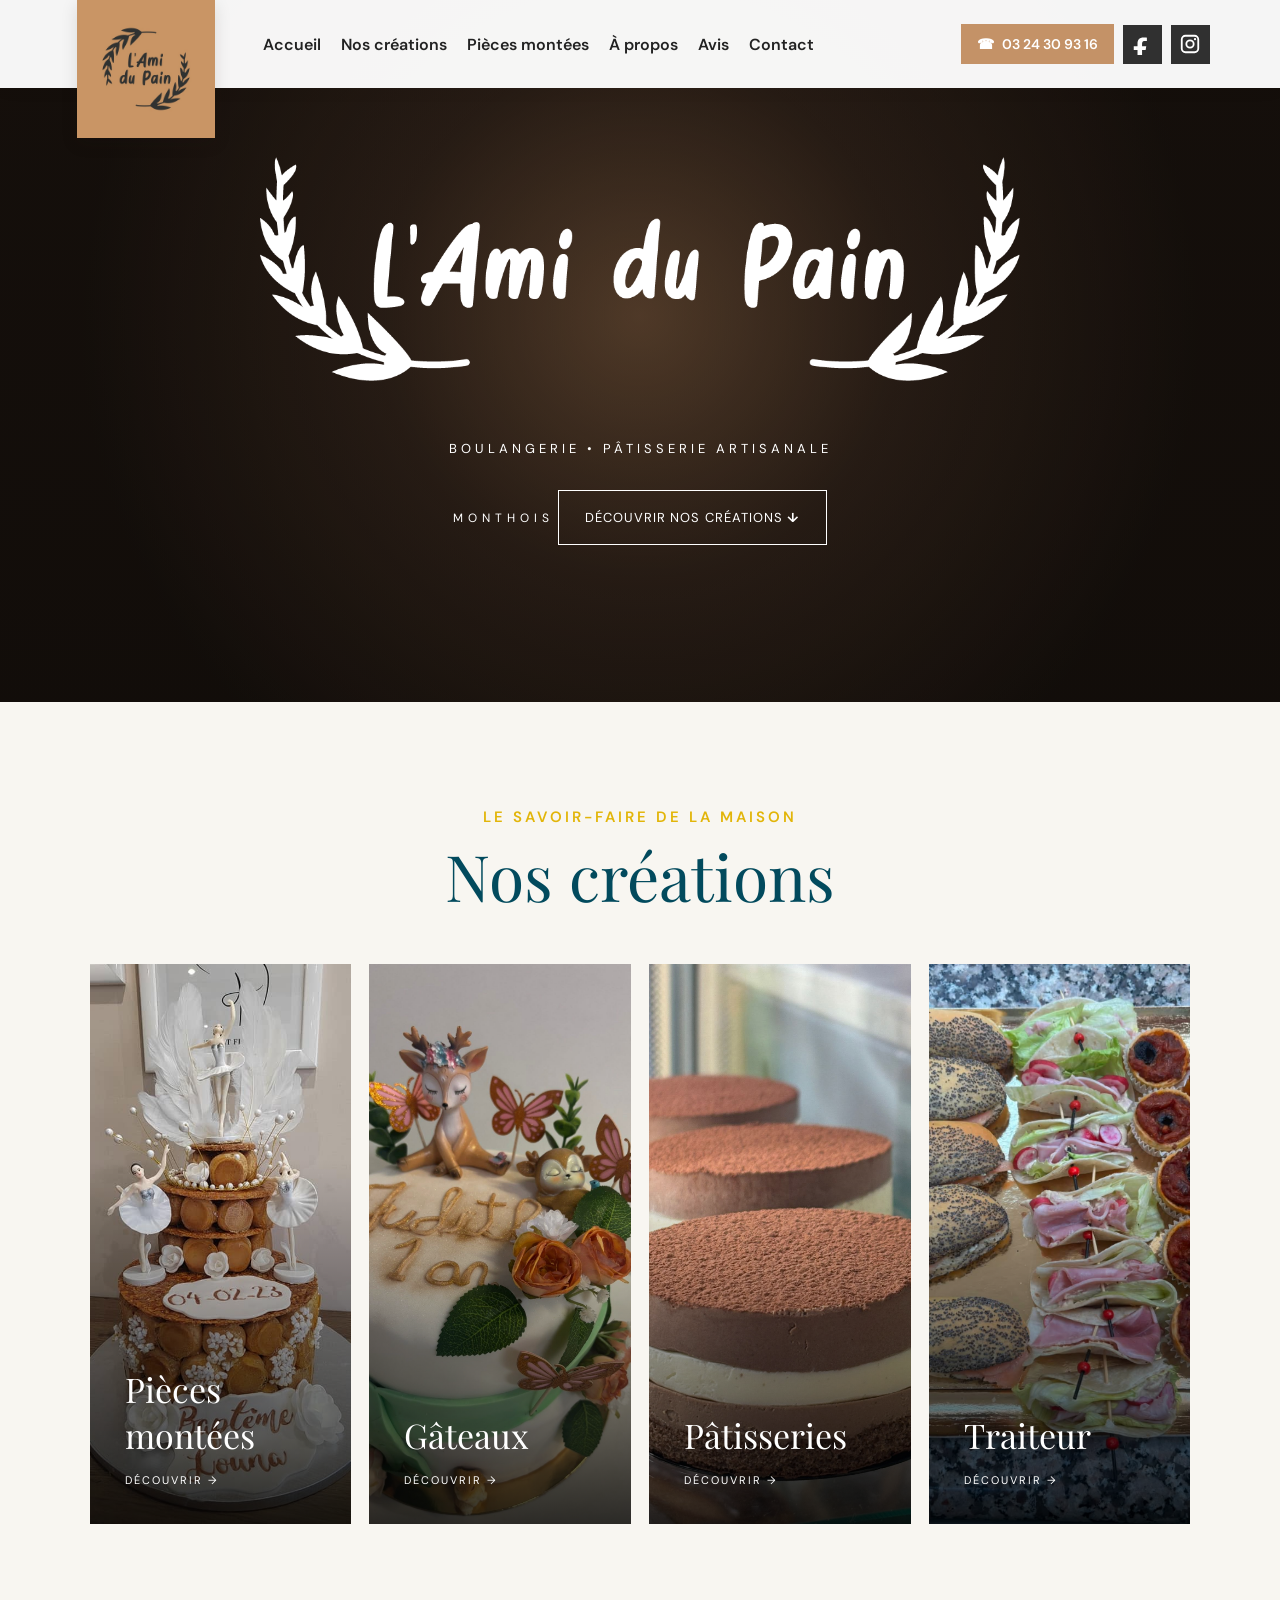
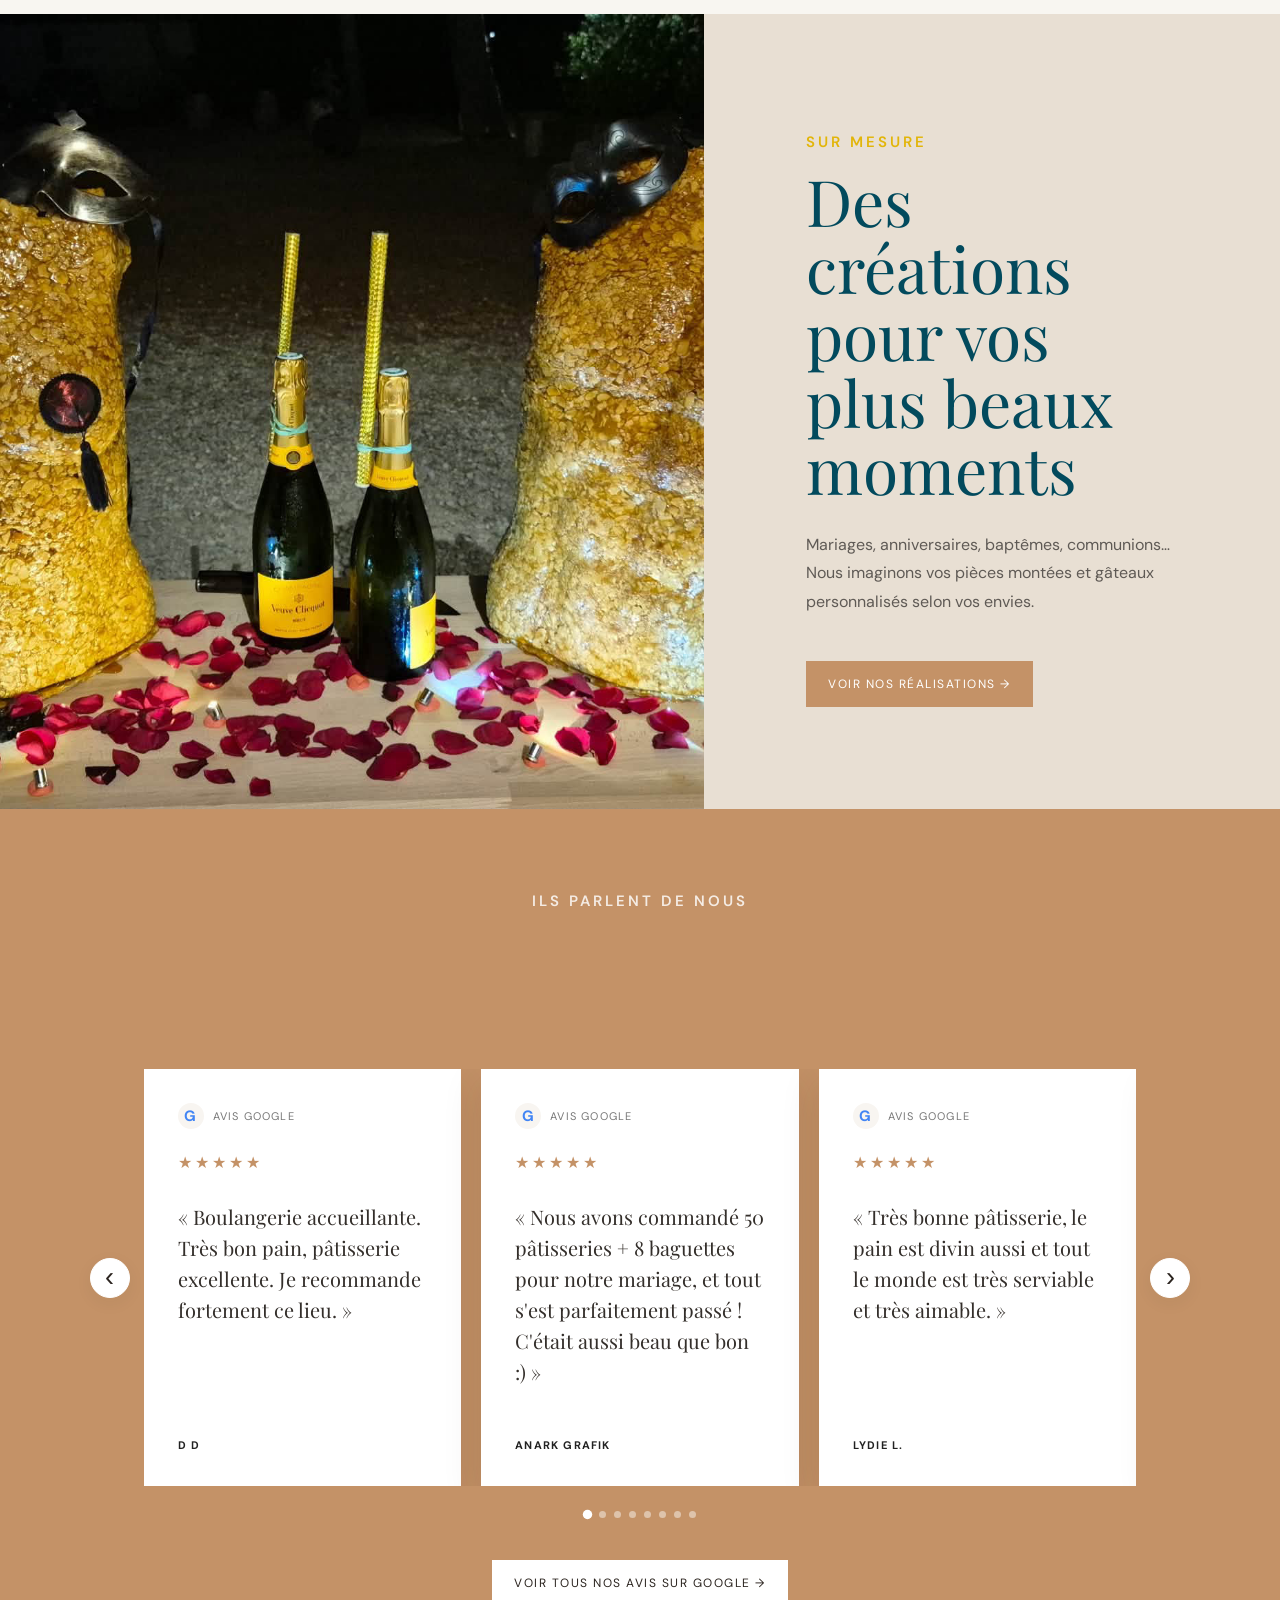
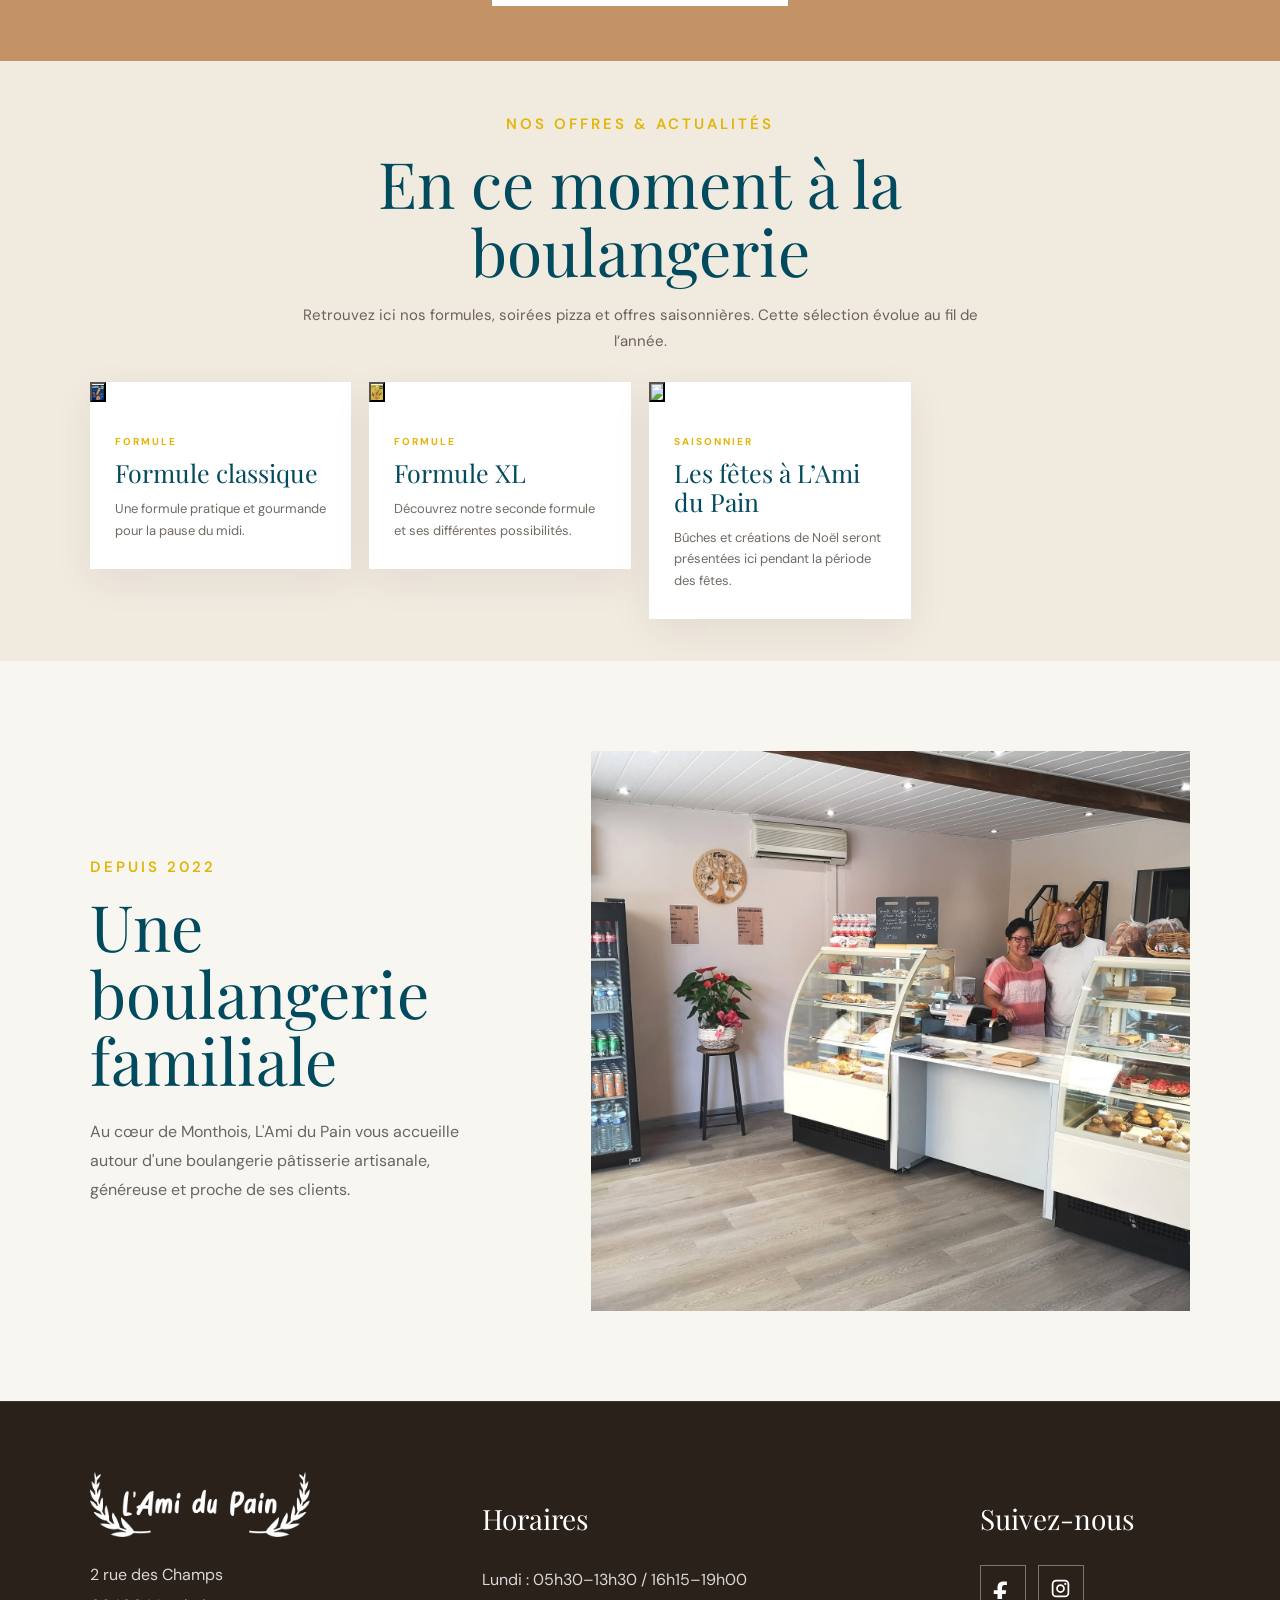
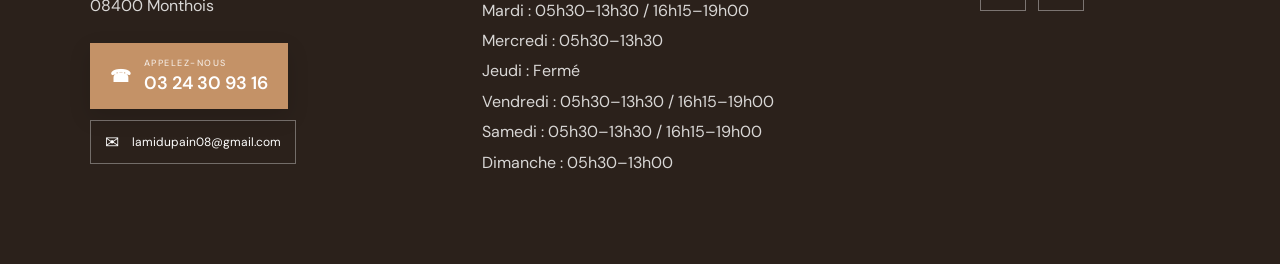
==== commit bb100510: "corr" ====
--- a/index.html
+++ b/index.html
@@ -178,11 +178,10 @@
   <button class="flyer-lightbox-close" type="button" aria-label="Fermer">×</button>
   <div class="brochure-viewer">
     <div class="brochure" id="brochure">
-      <div class="brochure-inside"></div>
-      <div class="brochure-cover">
-        <div class="brochure-cover-front"></div>
-        <div class="brochure-cover-back"></div>
-      </div>
+      <div class="brochure-panel brochure-cover-page" aria-label="Page 1 — couverture"></div>
+      <div class="brochure-panel brochure-inside-spread" aria-label="Pages 2 et 3 — intérieur"></div>
+      <div class="brochure-panel brochure-outside-spread" aria-label="Pages 4 et 1 — extérieur"></div>
+      <div class="brochure-panel brochure-simple-page" aria-label="Flyer"></div>
     </div>
     <div class="brochure-controls">
       <button class="brochure-open" type="button">Ouvrir le flyer</button>
--- a/style.css
+++ b/style.css
@@ -376,3 +376,21 @@
 /* V4 — ADMIN SANITY / VACANCES / DÉPLIANT */
 .vacation-banner{position:relative;z-index:1200;background:#e5e5e5;color:#272727;padding:12px 24px;text-align:center;font-family:"DM Sans",sans-serif;font-size:13px;border-bottom:1px solid #c9c9c9}.vacation-banner strong{font-weight:800;text-transform:uppercase;letter-spacing:.8px;margin-right:12px}.vacation-banner span{font-weight:500}.vacation-banner[hidden]{display:none!important}
 .flyer-lightbox{position:fixed;inset:0;z-index:9999;background:rgba(16,12,9,.94);display:none;align-items:center;justify-content:center;padding:30px}.flyer-lightbox.open{display:flex}.flyer-lightbox-close{position:fixed;right:22px;top:20px;width:48px;height:48px;border:0;background:#fff;font-size:32px;cursor:pointer;z-index:10002}.brochure-viewer{width:min(1100px,94vw);display:flex;flex-direction:column;align-items:center;perspective:1800px}.brochure{width:min(900px,84vw);aspect-ratio:2/1;position:relative;transform-style:preserve-3d;transition:transform .7s ease}.brochure-inside{position:absolute;inset:0;background-color:#fff;box-shadow:0 24px 60px rgba(0,0,0,.4)}.brochure-cover{position:absolute;top:0;right:0;width:50%;height:100%;transform-origin:left center;transform-style:preserve-3d;transition:transform .9s cubic-bezier(.2,.75,.25,1);z-index:3}.brochure-cover-front,.brochure-cover-back{position:absolute;inset:0;backface-visibility:hidden;-webkit-backface-visibility:hidden;background-color:#fff}.brochure-cover-back{transform:rotateY(180deg)}.brochure.is-open .brochure-cover{transform:rotateY(-180deg)}.brochure.show-outside{transform:rotateY(180deg)}.brochure.simple-flyer{aspect-ratio:4/5;width:min(580px,78vw)}.brochure.simple-flyer .brochure-cover{display:none}.brochure.simple-flyer .brochure-inside{background-size:contain!important;background-repeat:no-repeat;background-position:center!important}.brochure-controls{display:flex;gap:10px;margin-top:24px}.brochure-controls button{border:1px solid rgba(255,255,255,.45);background:rgba(255,255,255,.1);color:#fff;padding:12px 19px;font:600 12px "DM Sans",sans-serif;cursor:pointer}.brochure-controls button:hover{background:#fff;color:#222}.brochure-outside[hidden]{display:none!important}body.flyer-lightbox-lock{overflow:hidden}@media(max-width:700px){.vacation-banner{padding:10px 14px;font-size:11px}.vacation-banner strong{display:block;margin:0 0 3px}.brochure{width:94vw}.brochure-controls{flex-wrap:wrap;justify-content:center}.brochure-controls button{padding:10px 13px;font-size:10px}}
+
+
+/* V4.1 — corrections offres, dépliant et fermeture */
+.vacation-banner{background:#e2b509!important;color:#202020!important;border-bottom:1px solid rgba(0,0,0,.14)!important}
+.flyer-visual{background:#f5f0e8!important}
+.flyer-visual img{object-fit:contain!important}
+.brochure{width:min(900px,84vw);aspect-ratio:2/1;position:relative;transform:none!important;transition:none!important;transform-style:flat!important}
+.brochure-panel{position:absolute;inset:0;background-color:#fff;background-repeat:no-repeat;box-shadow:0 24px 60px rgba(0,0,0,.4);opacity:0;visibility:hidden;pointer-events:none;transition:opacity .28s ease,transform .55s cubic-bezier(.2,.75,.25,1)}
+.brochure-cover-page{left:25%;right:25%;transform-origin:left center;z-index:4}
+.brochure[data-state="closed"] .brochure-cover-page{opacity:1;visibility:visible;transform:rotateY(0)}
+.brochure[data-state="inside"] .brochure-inside-spread{opacity:1;visibility:visible;transform:rotateY(0)}
+.brochure[data-state="outside"] .brochure-outside-spread{opacity:1;visibility:visible;transform:rotateY(0)}
+.brochure.simple-flyer{aspect-ratio:4/5;width:min(580px,78vw)}
+.brochure.simple-flyer .brochure-panel{display:none}
+.brochure.simple-flyer .brochure-simple-page{display:block;opacity:1;visibility:visible;inset:0}
+.brochure:not(.simple-flyer)[data-state="closed"]{width:min(450px,42vw);aspect-ratio:1/1}
+.brochure:not(.simple-flyer)[data-state="closed"] .brochure-cover-page{left:0;right:0}
+@media(max-width:700px){.brochure:not(.simple-flyer)[data-state="closed"]{width:min(82vw,450px)}.brochure{width:94vw}}
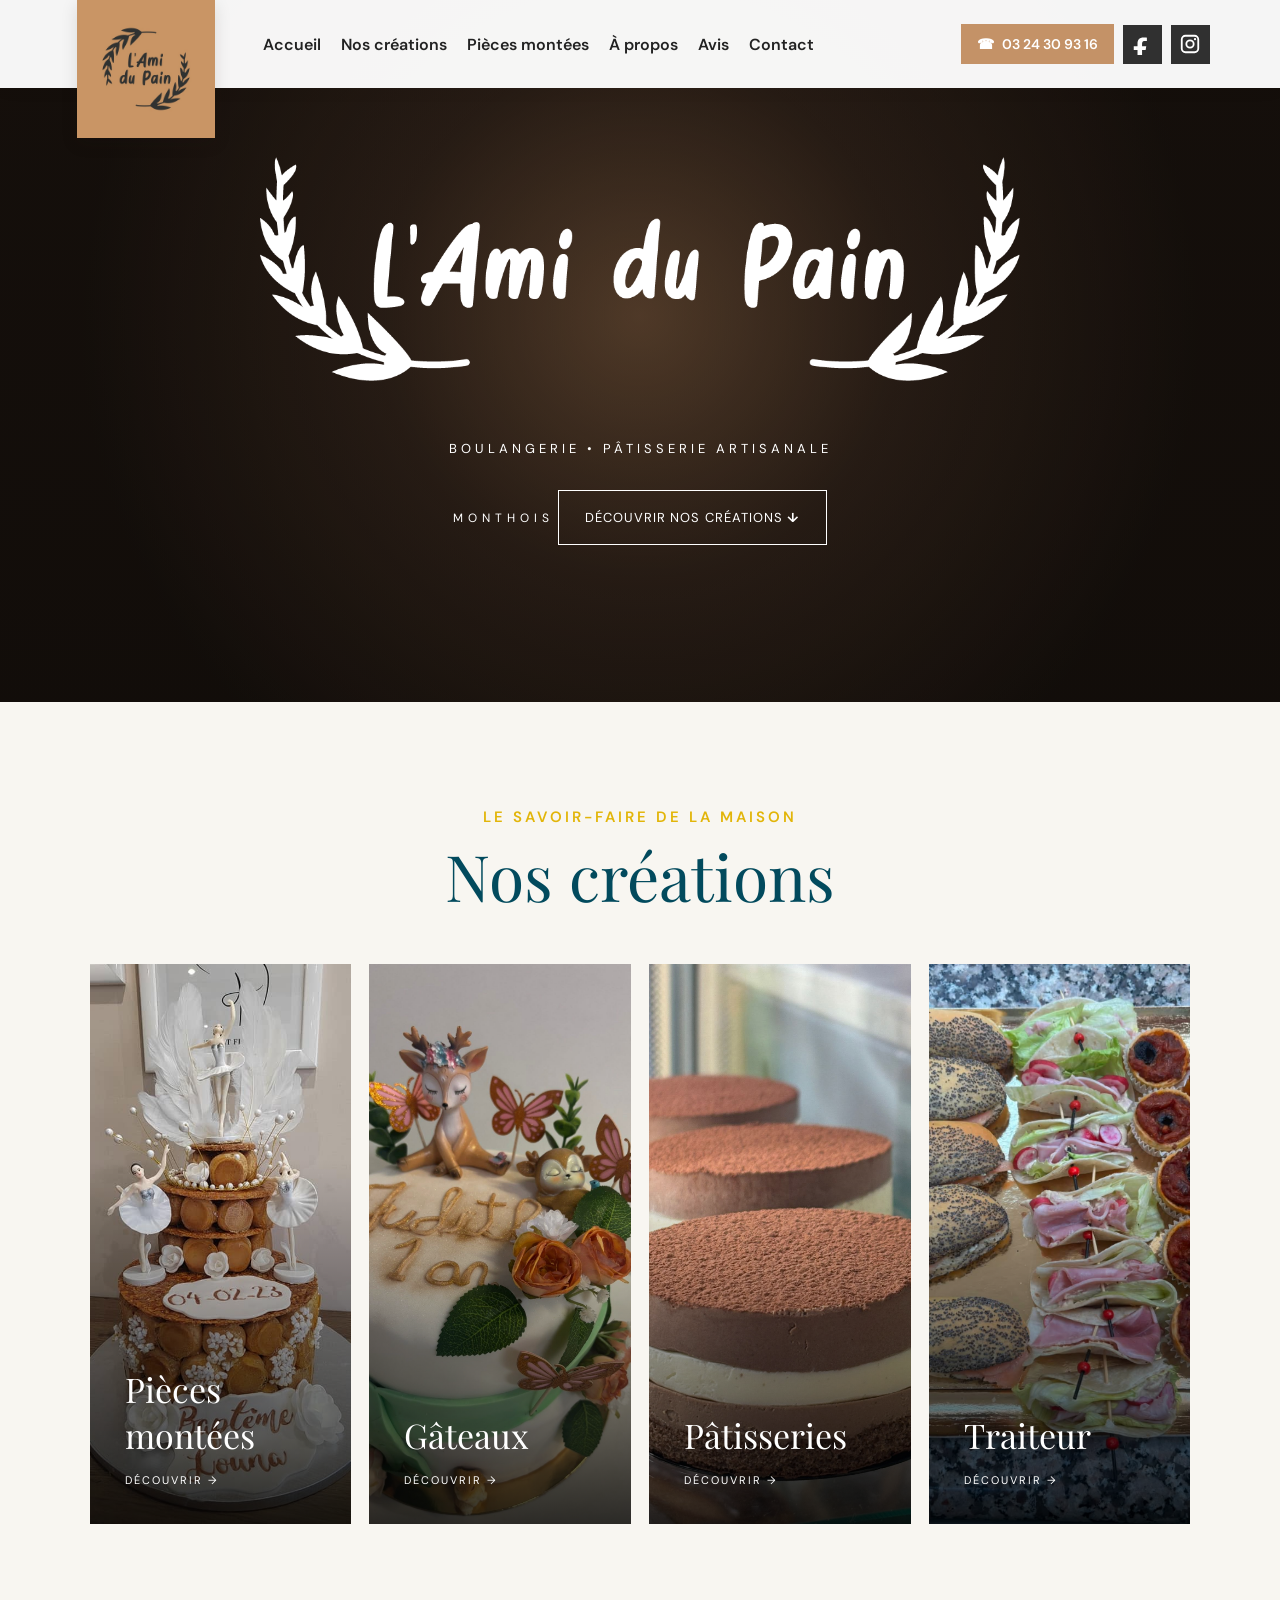
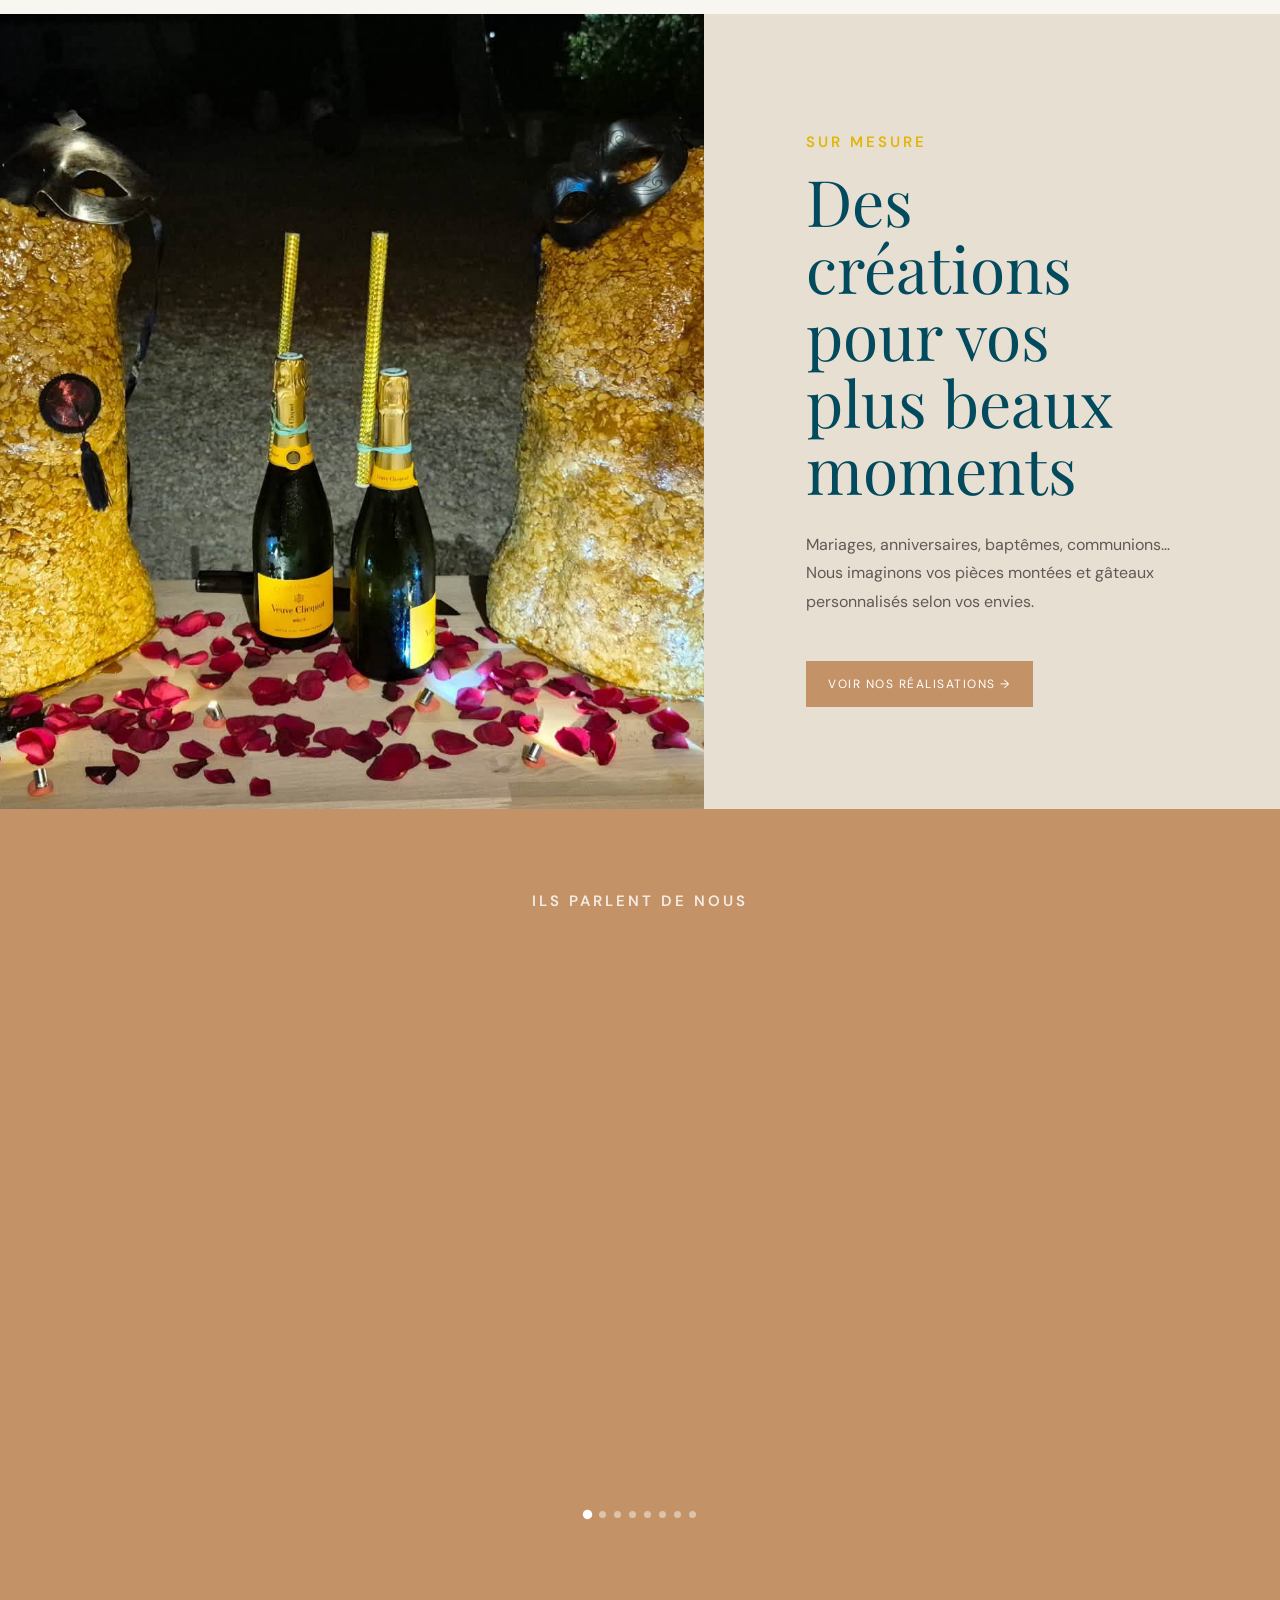
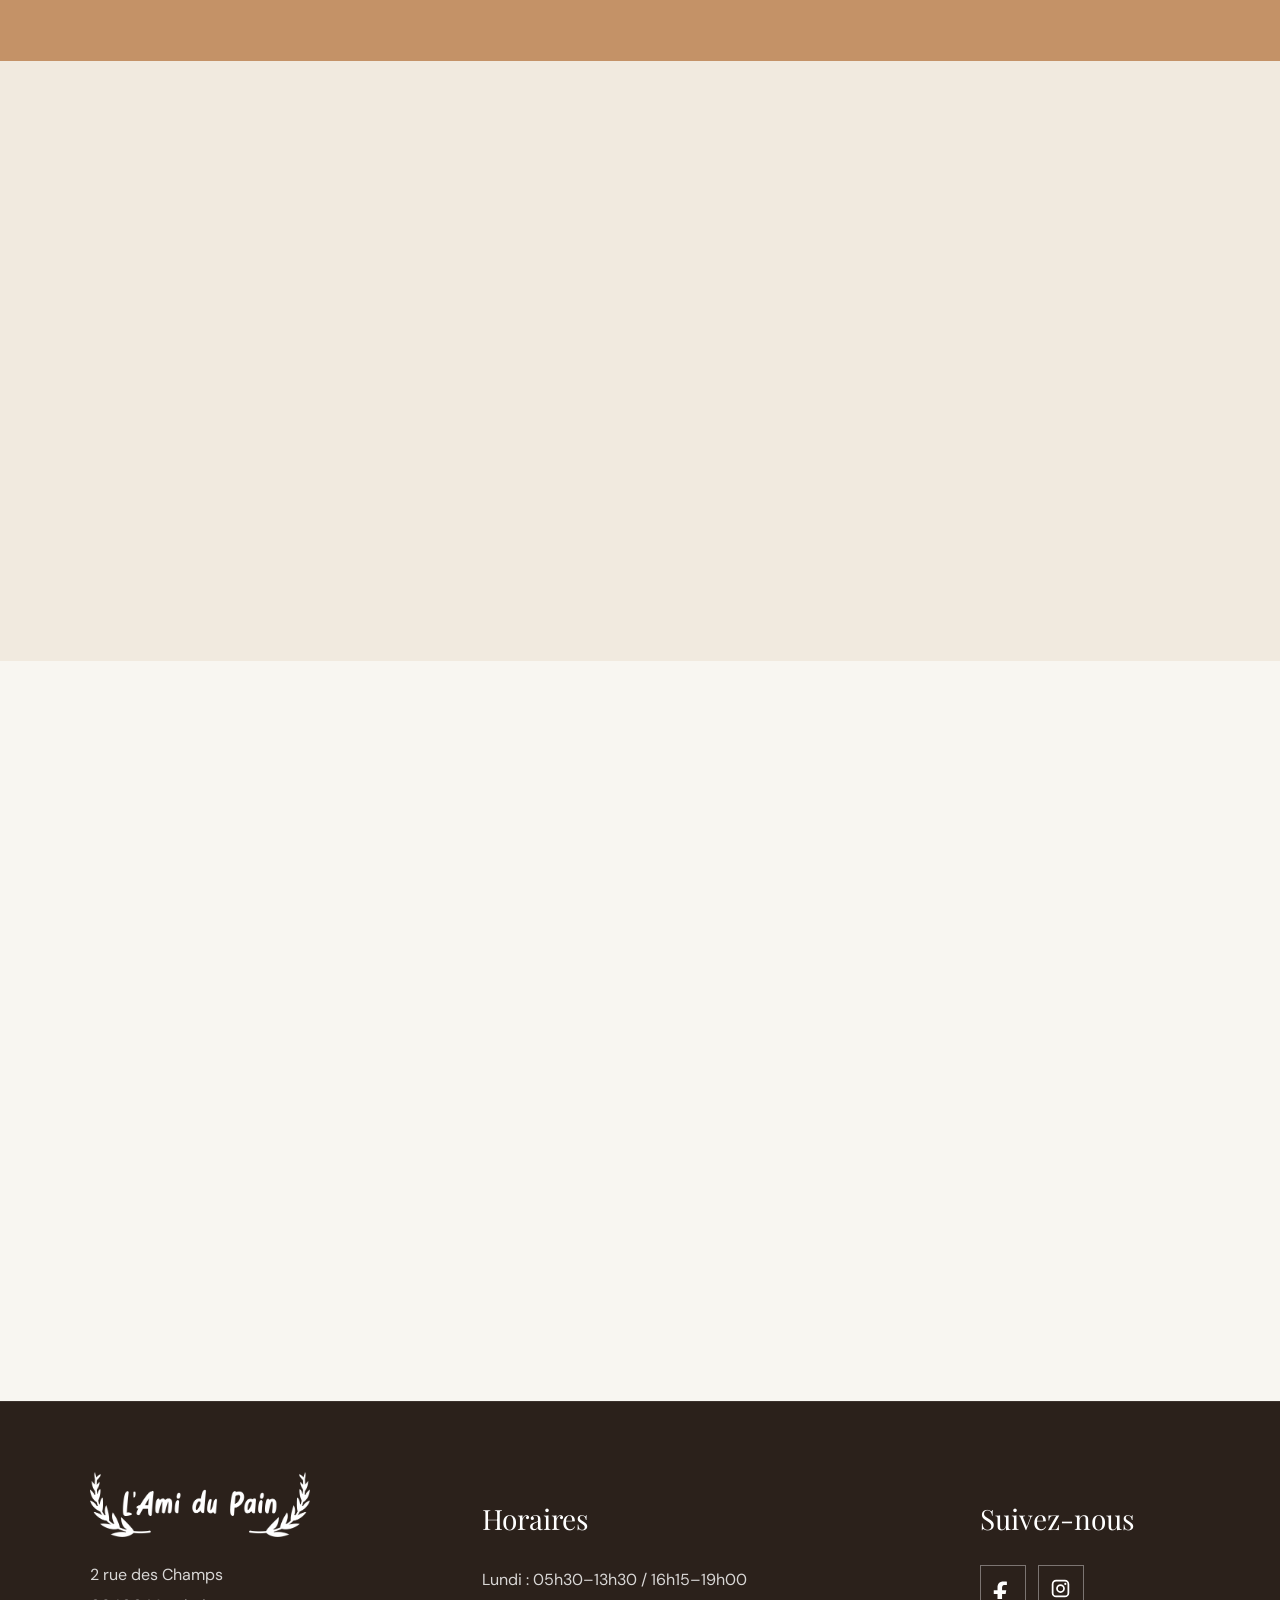
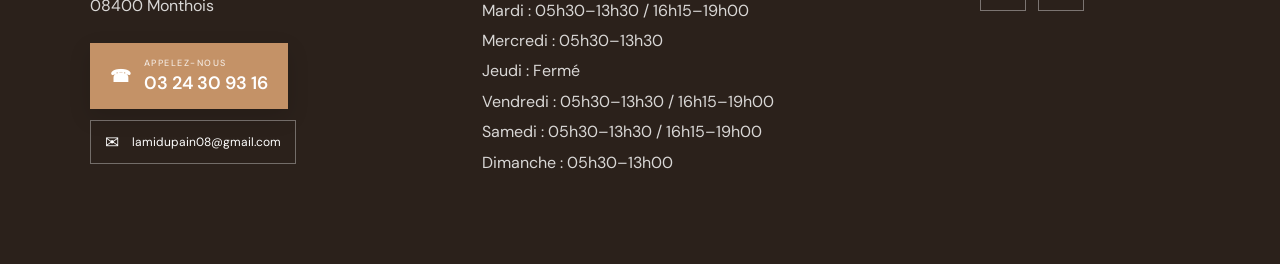
==== commit 1f5d2491: "corr" ====
--- a/index.html
+++ b/index.html
@@ -29,7 +29,6 @@
 <script type="application/ld+json">{"@context":"https://schema.org","@type":["Bakery","LocalBusiness"],"name":"L'Ami du Pain","description":"Boulangerie pâtisserie artisanale à Monthois, près de Vouziers, dans les Ardennes.","telephone":"+33 3 24 30 93 16","email":"lamidupain08@gmail.com","address":{"@type":"PostalAddress","streetAddress":"2 rue des Champs","postalCode":"08400","addressLocality":"Monthois","addressRegion":"Ardennes","addressCountry":"FR"},"areaServed":[{"@type":"City","name":"Monthois"},{"@type":"City","name":"Vouziers"},{"@type":"AdministrativeArea","name":"Ardennes"}],"sameAs":["https://www.facebook.com/lamidupain08","https://www.instagram.com/lamidupain08/"]}</script>
 </head>
 <body>
-<div class="vacation-banner" id="vacation-banner" hidden></div>
 <header class="nav">
   <a class="brand" href="#accueil"><img src="assets/logo-header-badge.jpg" alt="L'Ami du Pain"></a>
   <button class="menu" aria-label="Ouvrir le menu">☰</button>
@@ -49,6 +48,7 @@
     <a class="header-social instagram" href="https://www.instagram.com/lamidupain08/" target="_blank" rel="noopener" aria-label="Instagram"><svg viewBox="0 0 24 24" aria-hidden="true"><path d="M7 2h10a5 5 0 0 1 5 5v10a5 5 0 0 1-5 5H7a5 5 0 0 1-5-5V7a5 5 0 0 1 5-5zm0 2a3 3 0 0 0-3 3v10a3 3 0 0 0 3 3h10a3 3 0 0 0 3-3V7a3 3 0 0 0-3-3H7zm10.5 1.5a1.25 1.25 0 1 1 0 2.5 1.25 1.25 0 0 1 0-2.5zM12 7a5 5 0 1 1 0 10 5 5 0 0 1 0-10zm0 2a3 3 0 1 0 0 6 3 3 0 0 0 0-6z"/></svg></a>
   </div>
 </header>
+<div class="vacation-banner" id="vacation-banner" hidden></div>
 
 <main>
 <section id="accueil" class="hero">
--- a/style.css
+++ b/style.css
@@ -394,3 +394,61 @@
 .brochure:not(.simple-flyer)[data-state="closed"]{width:min(450px,42vw);aspect-ratio:1/1}
 .brochure:not(.simple-flyer)[data-state="closed"] .brochure-cover-page{left:0;right:0}
 @media(max-width:700px){.brochure:not(.simple-flyer)[data-state="closed"]{width:min(82vw,450px)}.brochure{width:94vw}}
+\n\n/* V4.2 — cartes offres + alerte fermeture renforcée */
+.flyer-visual{
+  display:block!important;
+  width:100%!important;
+  border:0!important;
+  padding:0!important;
+  margin:0!important;
+  appearance:none;
+  -webkit-appearance:none;
+  cursor:pointer;
+}
+.flyer-visual img{
+  display:block!important;
+  width:100%!important;
+  height:100%!important;
+  object-fit:contain!important;
+}
+.vacation-banner{
+  position:relative!important;
+  z-index:1100!important;
+  width:100%!important;
+  box-sizing:border-box!important;
+  min-height:96px!important;
+  padding:22px 6vw!important;
+  background:#e2b509!important;
+  color:#172f36!important;
+  border:0!important;
+  border-bottom:1px solid rgba(0,0,0,.12)!important;
+  display:flex;
+  align-items:center;
+  justify-content:center;
+  flex-wrap:wrap;
+  gap:8px 16px;
+  text-align:center!important;
+  box-shadow:0 8px 22px rgba(0,0,0,.08);
+}
+.vacation-banner[hidden]{display:none!important}
+.vacation-banner strong{
+  display:block!important;
+  width:100%;
+  margin:0!important;
+  font-size:18px!important;
+  line-height:1.1!important;
+  letter-spacing:1.4px!important;
+  font-weight:800!important;
+}
+.vacation-banner span{
+  display:block;
+  width:100%;
+  font-size:15px!important;
+  line-height:1.45!important;
+  font-weight:600!important;
+}
+@media(max-width:700px){
+  .vacation-banner{min-height:82px!important;padding:17px 18px!important}
+  .vacation-banner strong{font-size:15px!important}
+  .vacation-banner span{font-size:13px!important}
+}
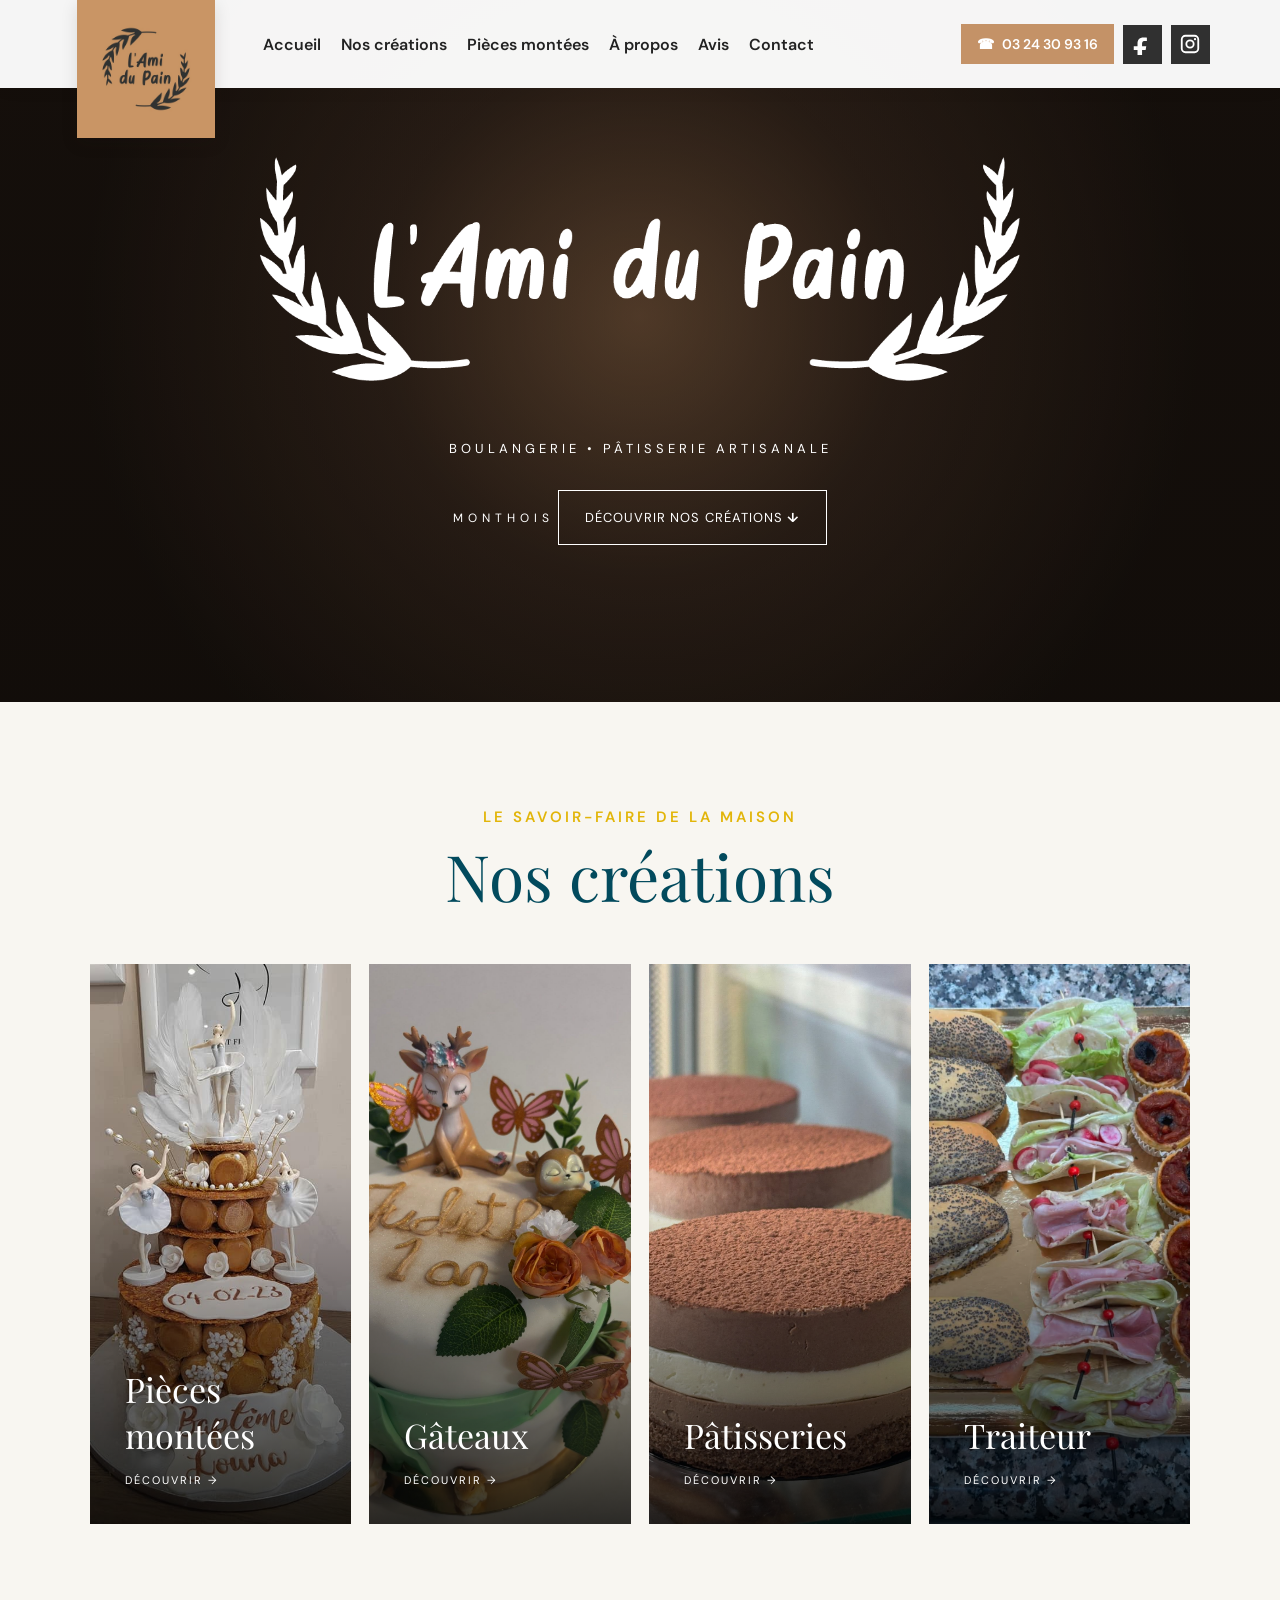
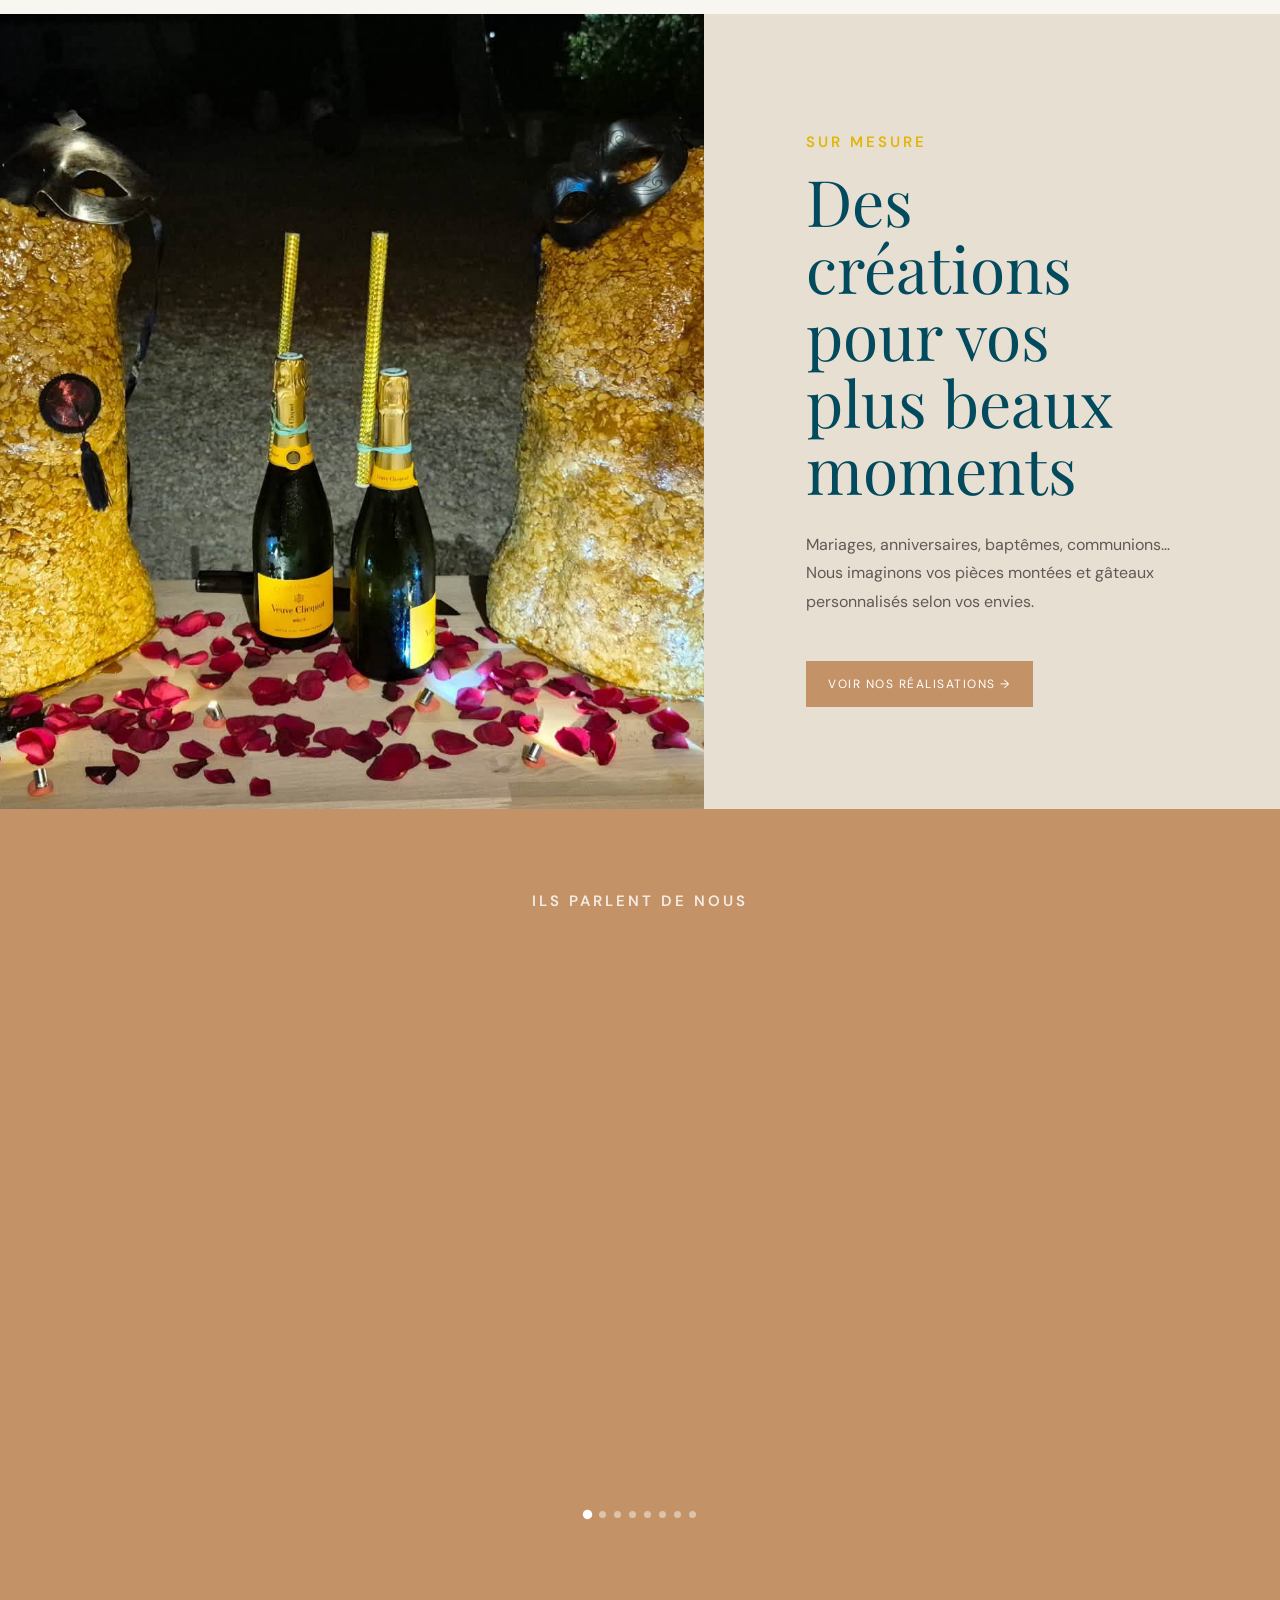
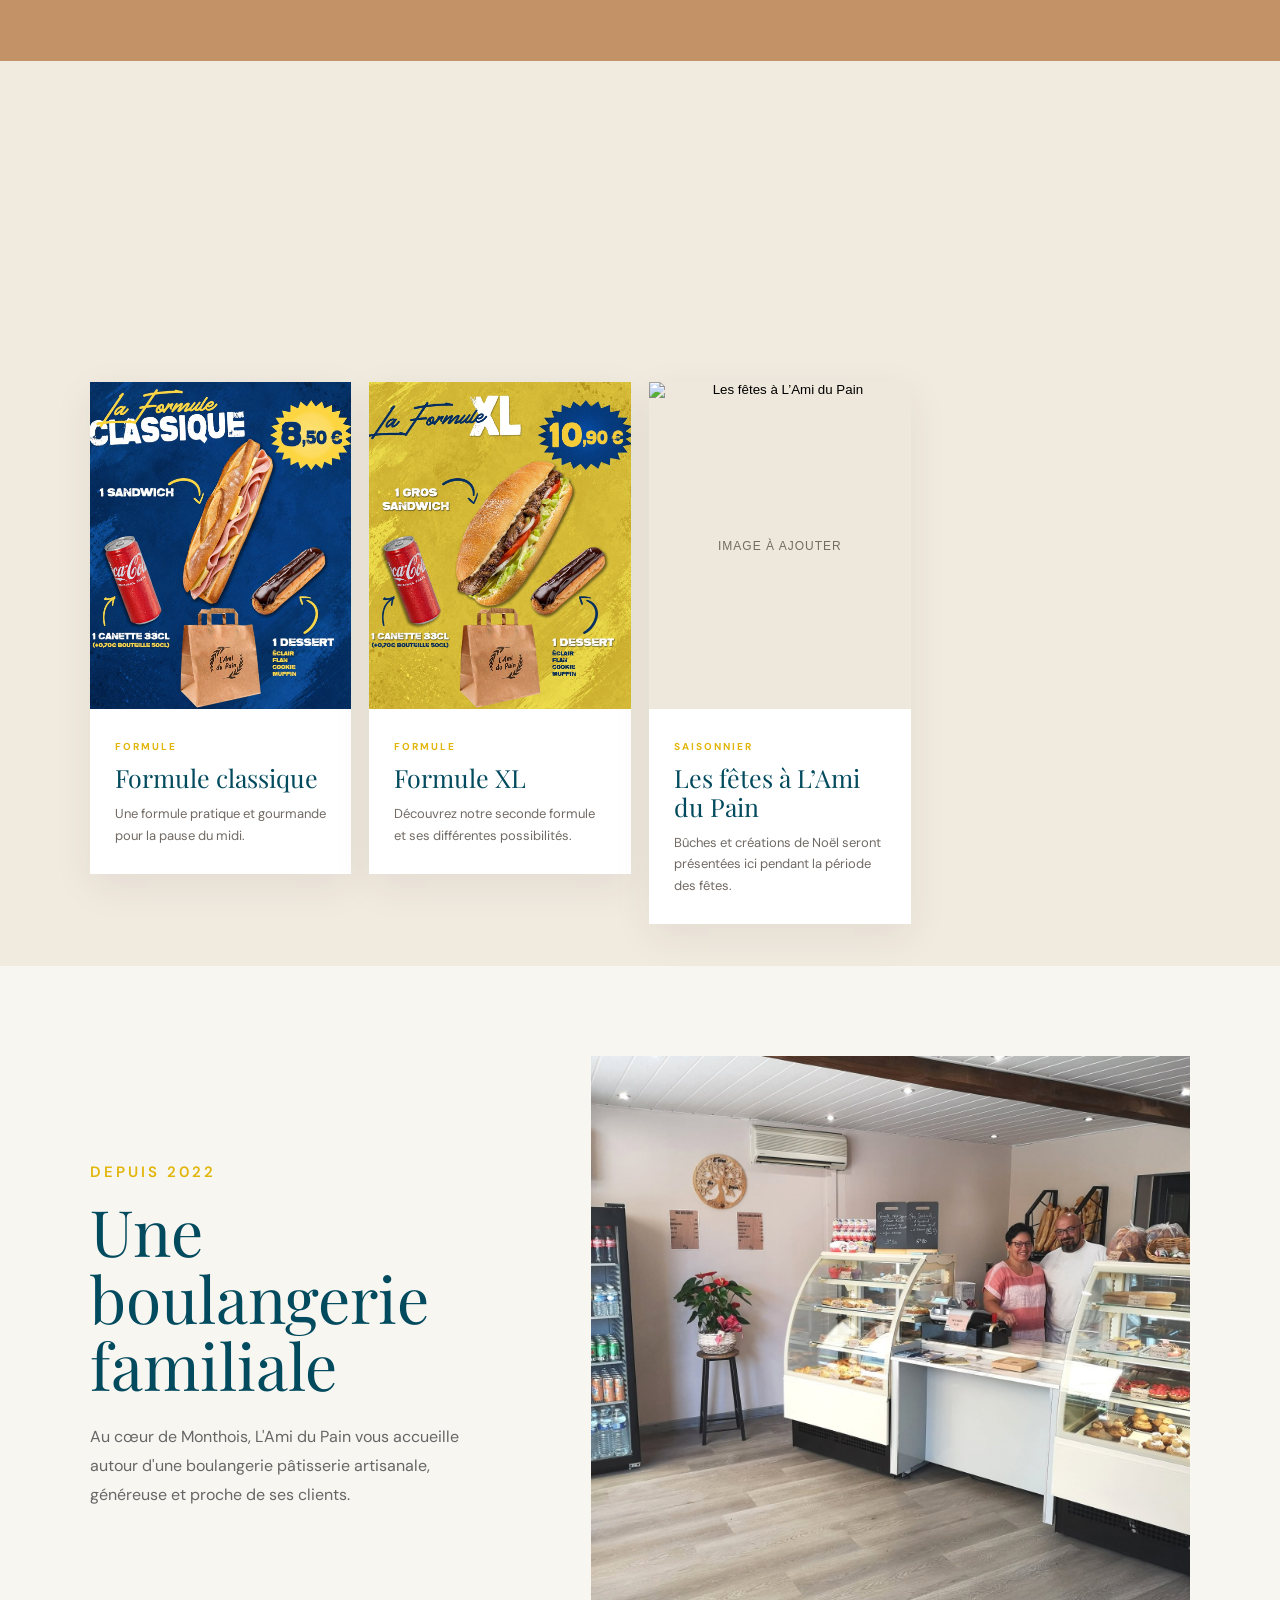
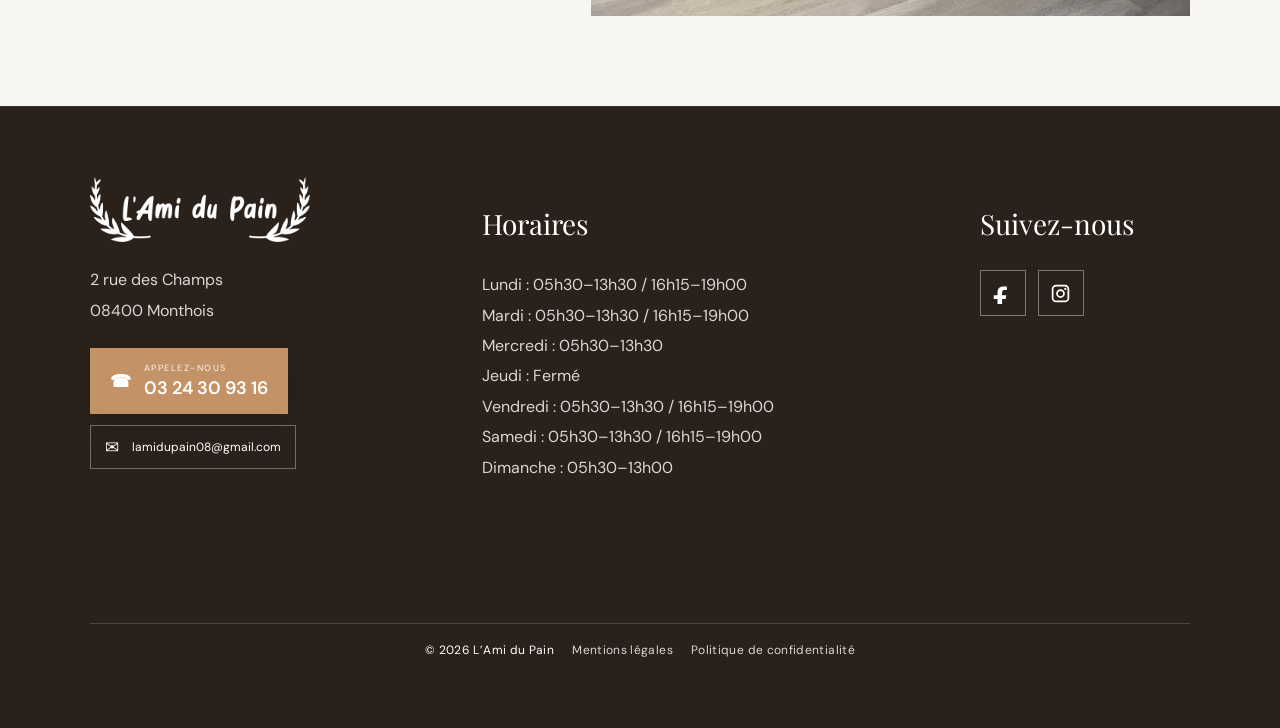
==== commit 9326820f: "mentions légales etc" ====
--- a/index.html
+++ b/index.html
@@ -213,6 +213,12 @@
       </a>
     </div>
   </div>
+
+  <div class="footer-legal">
+    <span>© 2026 L’Ami du Pain</span>
+    <a href="mentions-legales.html">Mentions légales</a>
+    <a href="politique-confidentialite.html">Politique de confidentialité</a>
+  </div>
 </footer>
 <script src="galeries.js"></script>
 <script src="script.js"></script>
--- a/style.css
+++ b/style.css
@@ -391,7 +391,7 @@
 .brochure.simple-flyer{aspect-ratio:4/5;width:min(580px,78vw)}
 .brochure.simple-flyer .brochure-panel{display:none}
 .brochure.simple-flyer .brochure-simple-page{display:block;opacity:1;visibility:visible;inset:0}
-.brochure:not(.simple-flyer)[data-state="closed"]{width:min(450px,42vw);aspect-ratio:1/1}
+.brochure:not(.simple-flyer)[data-state="closed"]{width:min(450px,42vw)}
 .brochure:not(.simple-flyer)[data-state="closed"] .brochure-cover-page{left:0;right:0}
 @media(max-width:700px){.brochure:not(.simple-flyer)[data-state="closed"]{width:min(82vw,450px)}.brochure{width:94vw}}
 \n\n/* V4.2 — cartes offres + alerte fermeture renforcée */
@@ -452,3 +452,41 @@
   .vacation-banner strong{font-size:15px!important}
   .vacation-banner span{font-size:13px!important}
 }
+
+/* V3.5.6 — cartes offres : image réellement visible */
+.flyer-card .flyer-visual{
+  display:block!important;
+  position:relative!important;
+  width:100%!important;
+  min-width:100%!important;
+  height:auto!important;
+  aspect-ratio:4/5!important;
+  padding:0!important;
+  border:0!important;
+  overflow:hidden!important;
+  background:#eee7dc!important;
+}
+.flyer-card .flyer-visual > img{
+  display:block!important;
+  position:absolute!important;
+  inset:0!important;
+  width:100%!important;
+  min-width:100%!important;
+  max-width:none!important;
+  height:100%!important;
+  min-height:100%!important;
+  object-fit:cover!important;
+  object-position:center!important;
+}
+.flyer-image-missing{
+  position:absolute;inset:0;display:flex;align-items:center;justify-content:center;
+  padding:20px;color:#766b60;font-size:12px;text-transform:uppercase;letter-spacing:1px;
+}
+
+
+/* V3.5.8 — pages légales & liens footer */
+.footer-legal{grid-column:1/-1;display:flex;justify-content:center;align-items:center;gap:18px;flex-wrap:wrap;margin-top:22px;padding-top:18px;border-top:1px solid rgba(255,255,255,.16);font-size:12px;letter-spacing:.03em}
+.footer-legal a{color:inherit;text-decoration:none;opacity:.82}.footer-legal a:hover{text-decoration:underline;opacity:1}
+.legal-page{background:#f6f0e6;color:#24323a;margin:0}.legal-header{height:92px;background:#fff;display:flex;align-items:center;justify-content:space-between;padding:0 max(24px,calc((100vw - 1180px)/2));border-bottom:1px solid #e8dfd2;position:sticky;top:0;z-index:5}
+.legal-brand{display:flex;align-items:center;gap:14px;color:#024a5d;text-decoration:none;font-family:Georgia,serif;font-size:20px}.legal-brand img{width:58px;height:58px;object-fit:cover}.legal-back{color:#024a5d;text-decoration:none;font-weight:700;font-size:13px}.legal-main{max-width:900px;margin:0 auto;padding:70px 28px 90px}.legal-kicker{color:#c99a00;font-size:12px;font-weight:800;letter-spacing:.18em;margin-bottom:14px}.legal-main h1{font-family:Georgia,serif;color:#024a5d;font-size:clamp(40px,6vw,68px);line-height:1;margin:0 0 12px}.legal-updated{color:#7d756c;margin-bottom:48px}.legal-main section{background:#fff;padding:28px 32px;margin:18px 0;border:1px solid #eadfce}.legal-main h2{font-family:Georgia,serif;color:#024a5d;font-size:25px;margin:0 0 14px}.legal-main p{font-size:15px;line-height:1.75;margin:10px 0}.legal-main a{color:#024a5d;font-weight:700}.legal-simple-footer{background:#024a5d;color:#fff;display:flex;justify-content:center;gap:20px;flex-wrap:wrap;padding:25px;font-size:12px}.legal-simple-footer a{color:#fff;text-decoration:none}.legal-simple-footer a:hover{text-decoration:underline}
+@media(max-width:700px){.legal-header{height:74px;padding:0 16px}.legal-brand img{width:46px;height:46px}.legal-brand span{display:none}.legal-main{padding:46px 16px 65px}.legal-main section{padding:22px 20px}.legal-main h2{font-size:22px}.footer-legal{gap:10px 16px}}
